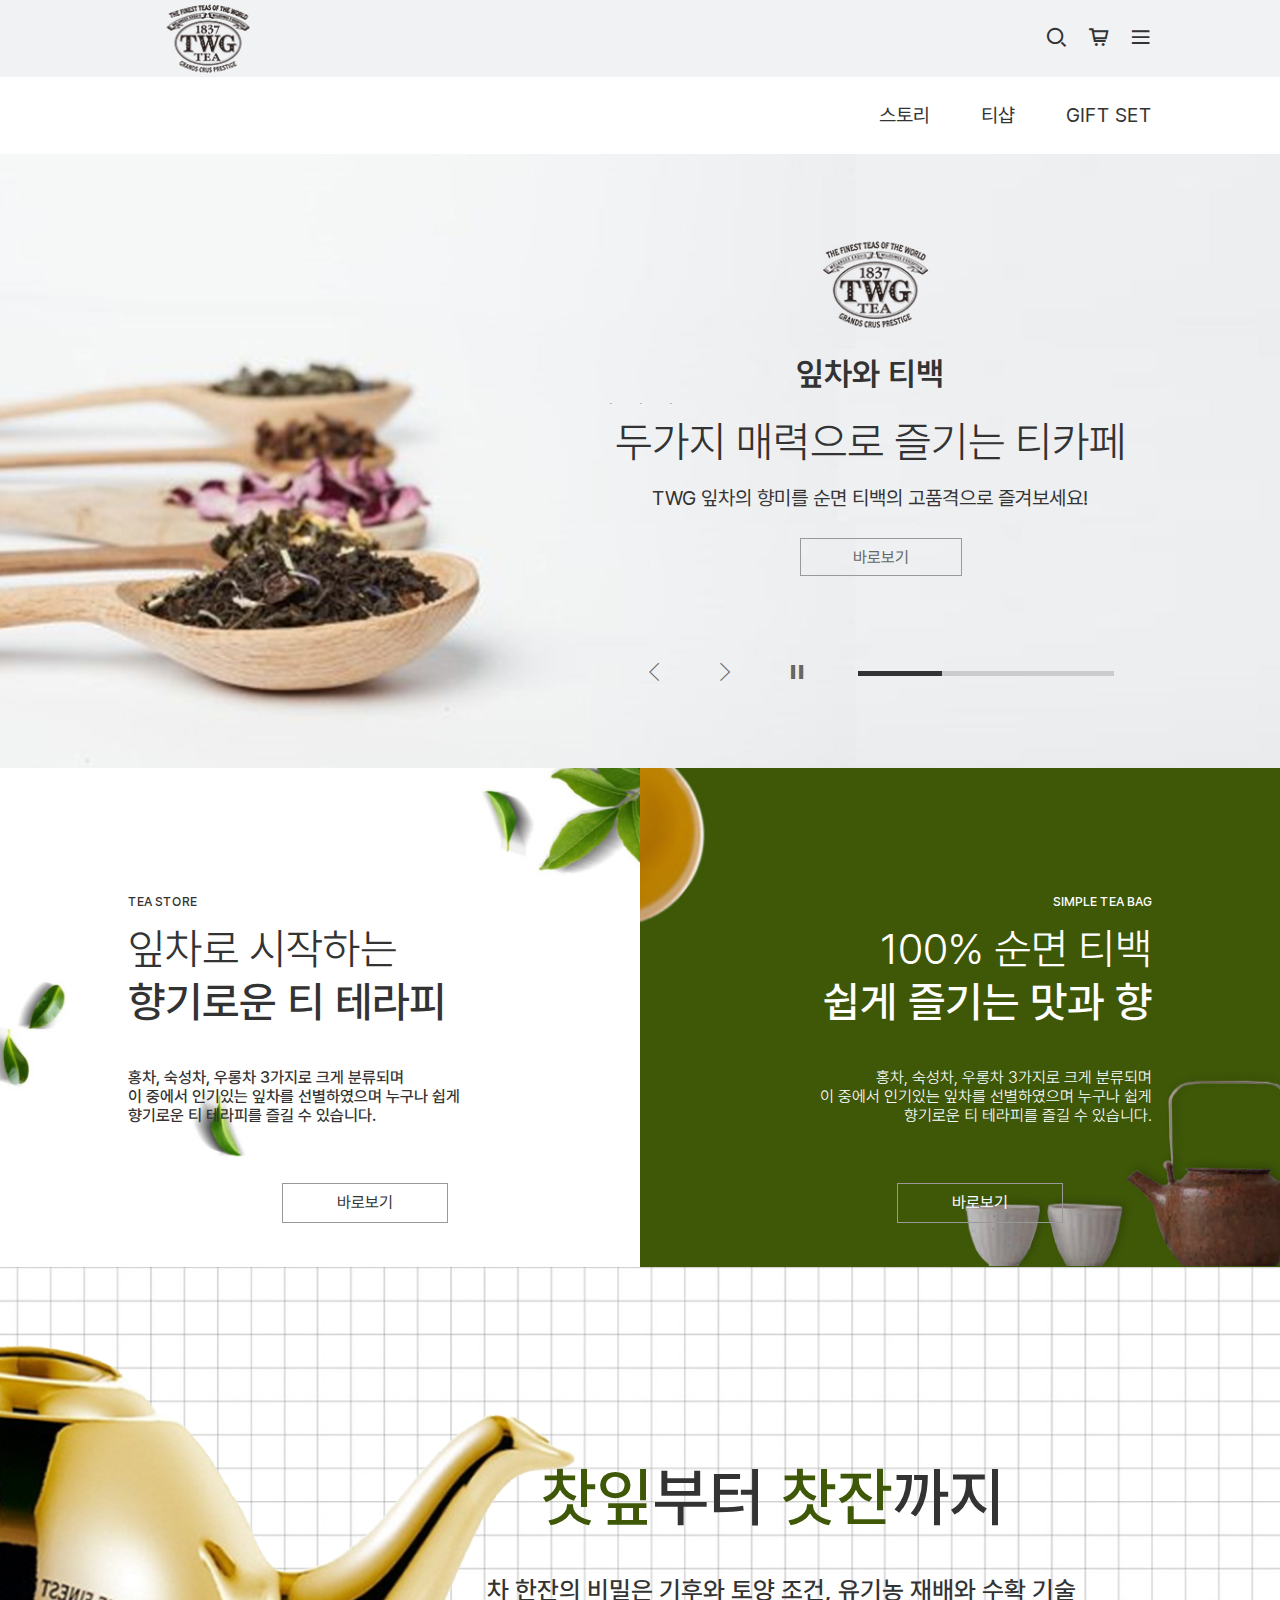
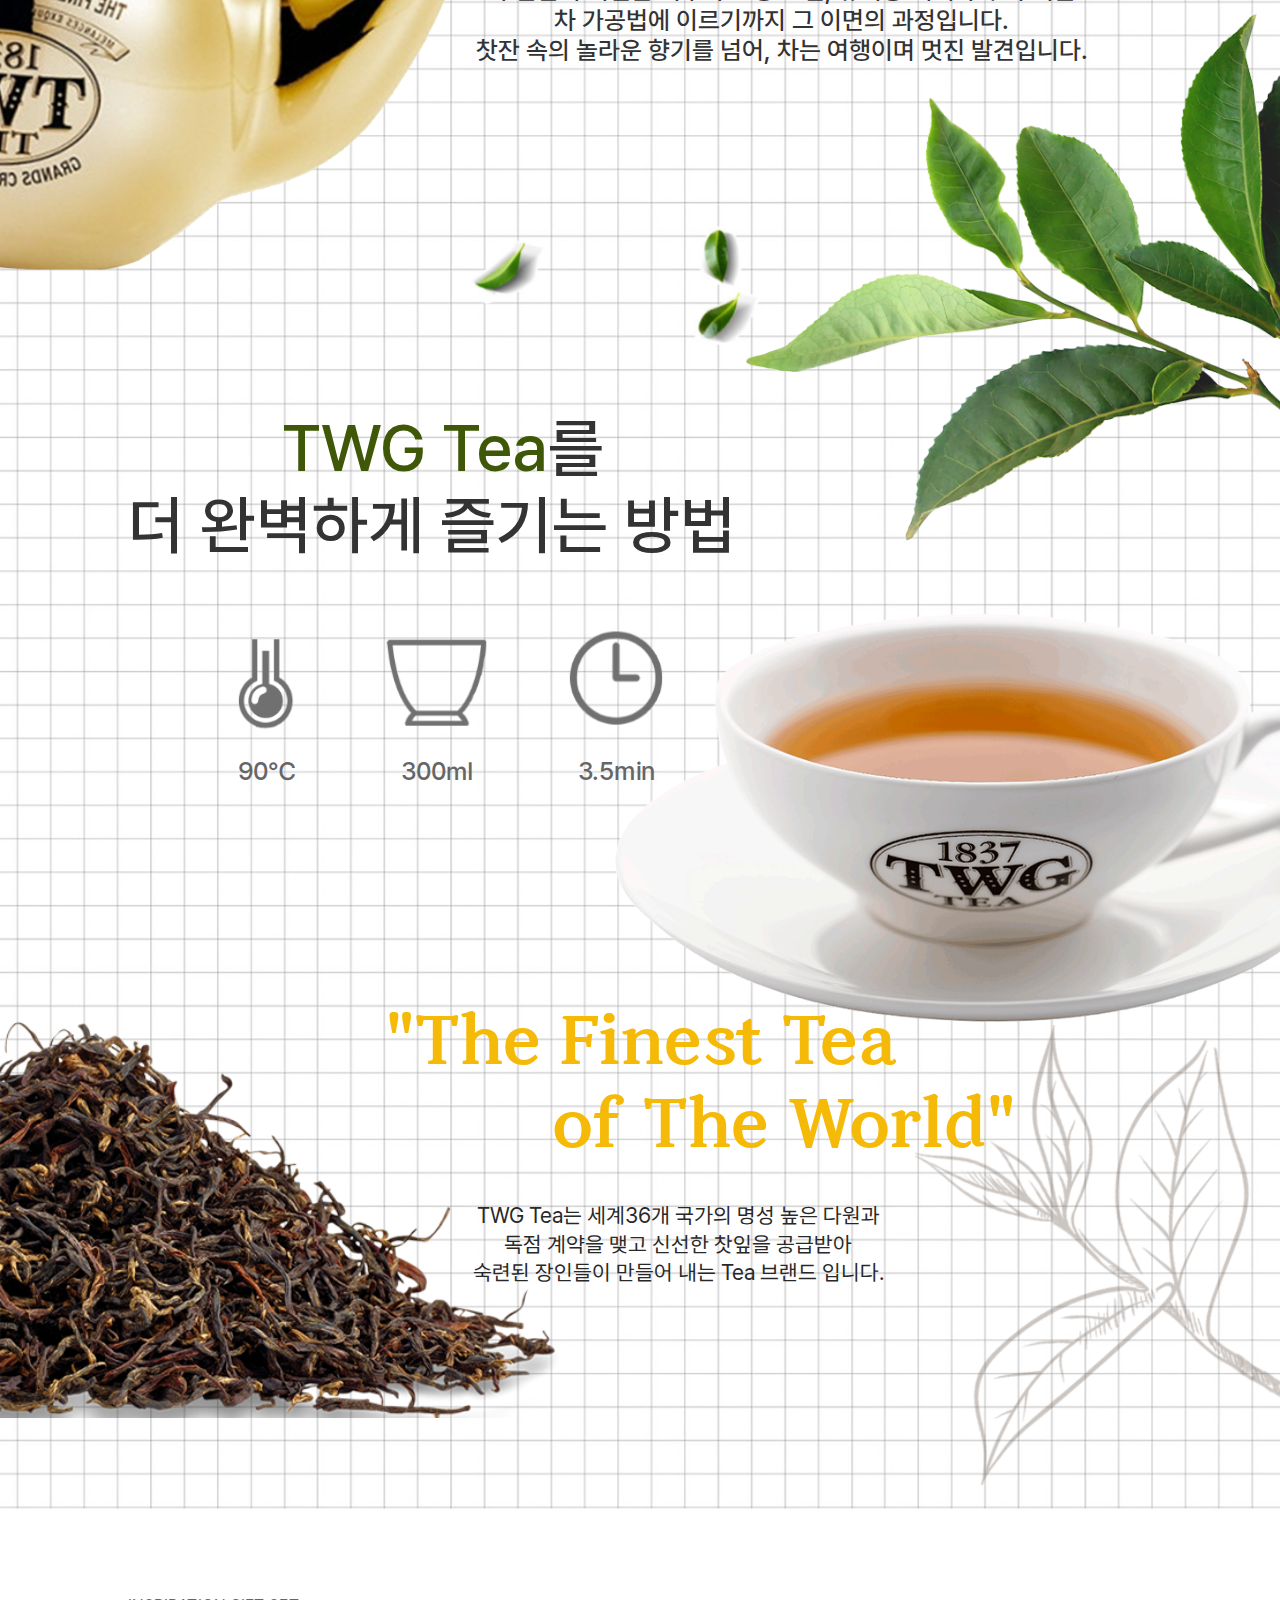
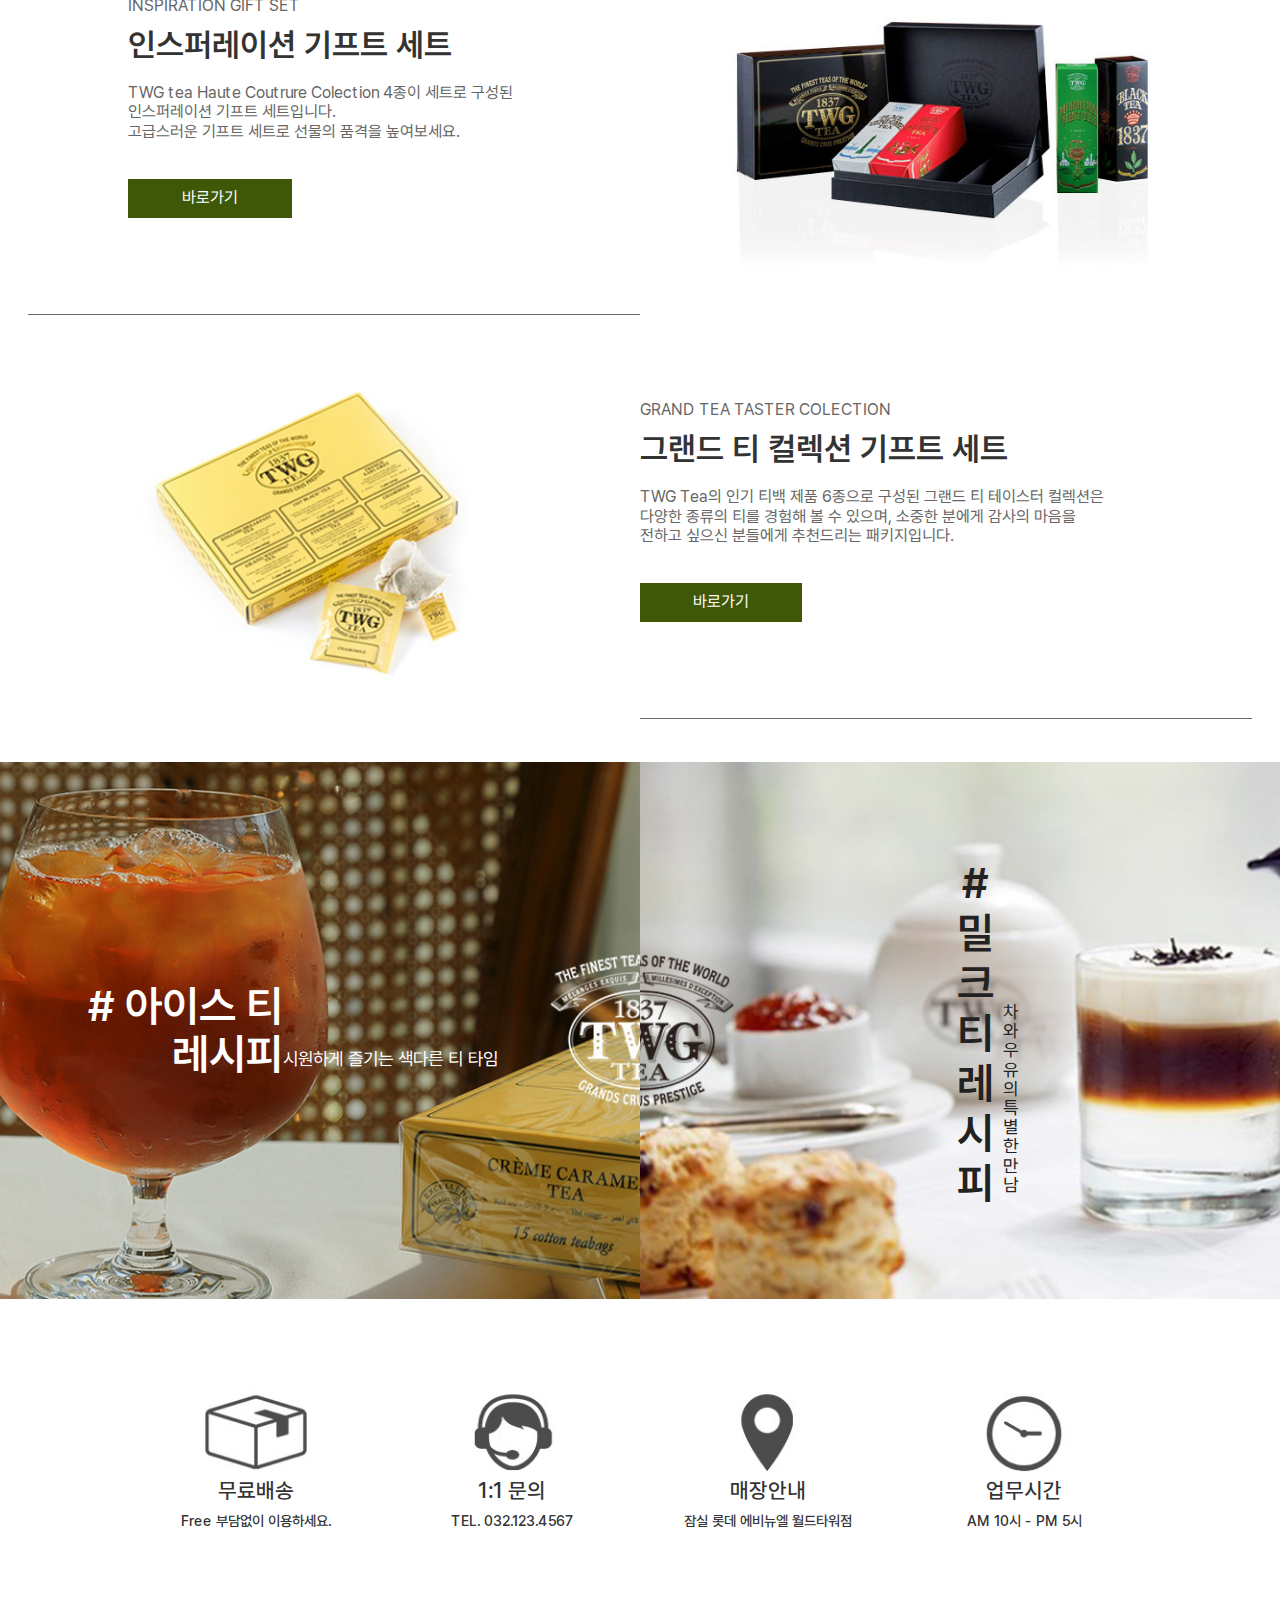
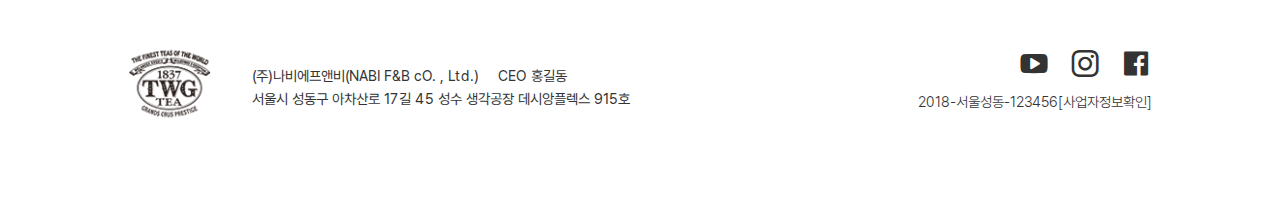
==== index.html @ cb0516e0 "0603" ====
<!DOCTYPE html>
<html lang="ko">
<head>
    <meta charset="UTF-8">
    <meta http-equiv="X-UA-Compatible" content="IE=edge">
    <meta name="viewport" content="width=device-width, initial-scale=1.0">
    <title>TWG TEA</title>
    <link rel="stylesheet" href="./css/reset.css">
    <link rel="stylesheet" href="./css/xeicon.min.css">
    <link rel="stylesheet" href="./css/twg_index_pc.min.css">
    <script src="./js/jquery-3.6.0.min.js"></script>
    <script src="./js/twg_index.js"></script>
    <script src="./js/common.js"></script>
</head>
<body>
    
    <!-- 헤더 -->
    <div class="hdrWrap">
        <header>
            <div class="logo"><a href="./index.html"></a></div>
            <ul class="menu">
                <li><i></i></li>
                <li><i></i></li>
                <li><i></i></li>
            </ul>
        </header>
    </div>
    
    <!-- 메뉴박스 -->
    <div class="memuBoxWrap">
        <div class="menuBox">
            <ul class="menu">
                <li><a href="./twg_sub01.html">스토리</a></li>
                <li><a href="./twg_sub02.html">티샵</a></li>
                <li><a href="./twg_sub03.html">GIFT SET</a></li>
            </ul>
        </div>
    </div>
    
    <!-- 메인 -->
    <div class="mnWrap">
        <main>
            <div class="mnView">
                <div class="mnGroup">
                    <div class="mn">
                        <div class="image i1"></div>
                        <div class="texts">
                            <h3>잎차와 티백</h3>
                            <ul class="dot">
                                <li>●</li>
                                <li>●</li>
                                <li>●</li>
                            </ul>
                            <h2>두가지 매력으로 즐기는 티카페</h2>
                            <h5> TWG 잎차의 향미를 순면 티백의 고품격으로 즐겨보세요!</h5>
                        </div>
                    </div>
                    <div class="mn">
                        <div class="image i2"></div>
                        <div class="texts">
                            <h3>가나다 마바</h3>
                            <h2>두가지 매력으로 즐기는 티카페</h2>
                            <h5> TWG 잎차의 향미를 순면 티백의 고품격으로 즐겨보세요!</h5>
                        </div>
                    </div>
                    <div class="mn">
                        <div class="image i3"></div>
                        <div class="texts">
                            <h3>공공공 공공</h3>
                            <h2>두가지 매력으로 즐기는 티카페</h2>
                            <h5> TWG 잎차의 향미를 순면 티백의 고품격으로 즐겨보세요!</h5>
                        </div>
                    </div>
                </div>
            </div>
            <div class="mts">
                <div class="vwbtn">바로보기</div>
                <div class="control">
                    <ul class="btns">
                        <li></li>
                        <li></li>
                        <li></li>
                    </ul>
                    <div class="bar">
                        <div class="barbg"></div>
                    </div>
                </div>
            </div>
        </main>
    </div>

    <!-- 배너1 -->
    <div class="bnrWrap">
        <div class="banner bnr01">
            <div class="bnrLeft">
                <div class="image">
                    <div class="ovrGrid"></div>
                </div>
                <div class="texts">
                    <h5>TEA STORE</h5>
                    <h2>잎차로 시작하는<br><span>향기로운 티 테라피</span></h2>
                    <P>홍차, 숙성차, 우롱차 3가지로 크게 분류되며<br>
                        이 중에서 인기있는 잎차를 선별하였으며 누구나 쉽게<br>
                        향기로운 티 테라피를 즐길 수 있습니다.</P>
                    <div class="btn">바로보기</div>
                </div>
            </div>
            <div class="bnrRight">
                <div class="image">
                    <div class="ovrGrid"></div>
                </div>
                <div class="texts">
                    <h5>SIMPLE TEA BAG</h5>
                    <h2>100% 순면 티백<br><span>쉽게 즐기는 맛과 향</span></h2>
                    <P>홍차, 숙성차, 우롱차 3가지로 크게 분류되며<br>
                        이 중에서 인기있는 잎차를 선별하였으며 누구나 쉽게<br>
                        향기로운 티 테라피를 즐길 수 있습니다.</P>
                    <div class="btn">바로보기</div>
                </div>
            </div>
        </div>
    </div>

    <!-- 컨텐츠1 -->
    <div class="cntWrap cntWrap01">
        <div class="content cnt01">
            <header></header>
            <section>
                <div class="artTop">
                    <article>
                        <div class="texts">
                            <h3><span>찻잎</span>부터 <span>찻잔</span>까지</h3>
                            <p>차 한잔의 비밀은 기후와 토양 조건, 유기농 재배와 수확 기술<br>
                                차 가공법에 이르기까지 그 이면의 과정입니다.<br>
                                찻잔 속의 놀라운 향기를 넘어, 차는 여행이며 멋진 발견입니다. </p>
                            </div>
                            <div class="images">
                                <div class="image i1"></div>
                                <div class="image i2"></div>
                            </div>
                    </article>
                </div>
                <div class="artMid">
                    <article>
                        <div class="texts">
                            <h3><span>TWG Tea</span>를<br>더 완벽하게 즐기는 방법</h3>
                        </div>
                        <div class="icons">
                            <div class="tem">
                                <div class="image i01"></div>
                                <h5>90℃</h5>
                            </div>
                            <div class="cup">
                                <div class="image i02"></div>
                                <h5>300㎖</h5>
                            </div>
                            <div class="time">
                                <div class="image i03"></div>
                                <h5>3.5min</h5>
                            </div>
                        </div>
                        <div class="image i3"></div>
                    </article>
                </div>
                <div class="artBTm">
                    <article>
                        <div class="texts">
                            <h3>"The Finest Tea<br><span>of The World"</span></h3>
                            <p>TWG Tea는 세계36개 국가의 명성 높은 다원과<br>
                                독점 계약을 맺고 신선한 찻잎을 공급받아<br>
                                숙련된 장인들이 만들어 내는 Tea 브랜드 입니다.</p>
                            </div>
                            <div class="image">
                                <div class="image i4"></div>
                                <div class="image i5"></div>
                            </div>
                    </article>
                </div>
            </section>
        </div>
    </div>

    <!-- 컨텐츠2 -->
    <div class="cntWrap">
        <div class="content cnt02">
            <header></header>
            <section>
                <div class="artTop">
                    <article>
                        <div class="texts">
                            <h5>INSPIRATION GIFT SET</h5>
                            <h3>인스퍼레이션 기프트 세트</h3>
                            <p>TWG tea Haute Coutrure Colection 4종이 세트로 구성된<br>
                                인스퍼레이션 기프트 세트입니다.<br>
                                고급스러운 기프트 세트로 선물의 품격을 높여보세요.</p>
                            <div class="btn">바로가기</div>
                        </div>
                        <div class="image"></div>
                    </article>
                </div>
                <div class="artBtm">
                    <article>
                        <div class="image"></div>
                        <div class="texts">
                            <h5>GRAND TEA TASTER COLECTION</h5>
                            <h3>그랜드 티 컬렉션 기프트 세트</h3>
                            <p>TWG Tea의 인기 티백 제품 6종으로 구성된 그랜드 티 테이스터 컬렉션은<br>
                                다양한 종류의 티를 경험해 볼 수 있으며, 소중한 분에게 감사의 마음을<br>
                                전하고 싶으신 분들에게 추천드리는 패키지입니다.</p>
                            <div class="btn">바로가기</div>
                        </div>
                    </article>
                </div>
            </section>
        </div>
    </div>

    <!-- 배너2 -->
    <div class="bnrWrap">
        <div class="banner bnr02">
            <div class="bnrLeft">
                <div class="ovrGrid"></div>
                <div class="texts">
                    <h2># 아이스 티<br>레시피</h2>
                    <h5>시원하게 즐기는 색다른 티 타임</h5>
                </div>
            </div>
            <div class="bnrRight">
                <div class="ovrGrid"></div>
                <div class="texts">
                    <h2>#<br>밀<br>크<br>티<br>레<br>시<br>피</h2>
                    <h5>차<br>와<br> 우<br>유<br>의<br> 특<br>별<br>한<br> 만<br>남</h5>
                </div>
            </div>
        </div>
    </div>

    <!-- 컨텐츠3 -->
    <div class="cntWrap">
        <div class="content cnt03">
            <header></header>
            <section>
                <article>
                    <div class="image i1"></div>
                    <div class="texts">
                        <h3>무료배송</h3>
                        <h5>Free 부담없이 이용하세요.</h5>
                    </div>
                </article>
                <article>
                    <div class="image i2"></div>
                    <div class="texts">
                        <h3>1:1 문의</h3>
                        <h5>TEL. 032.123.4567</h5>
                    </div>
                </article>
                <article>
                    <div class="image i3"></div>
                    <div class="texts">
                        <h3>매장안내</h3>
                        <h5>잠실 롯데 에비뉴엘 월드타워점</h5>
                    </div>
                </article>
                <article>
                    <div class="image i4"></div>
                    <div class="texts">
                        <h3>업무시간</h3>
                        <h5>AM 10시 - PM 5시</h5>
                    </div>
                </article>
            </section>
        </div>
    </div>

    <!-- 푸터 -->
    <div class="ftrWrap">
        <footer>
            <div class="ftrLeft">
                <div class="logo"></div>
                <div class="info">
                    <h3>(주)나비에프앤비(NABI F&B cO. , Ltd.)<span>CEO 홍길동</span></h3>
                    <h5>서울시 성동구 아차산로 17길 45 성수 생각공장 데시앙플렉스 915호</h5>
                </div>
            </div>
            <div class="ftrRight">
                <ul class="sns">
                    <li></li>
                    <li></li>
                    <li></li>
                </ul>
                <h5>2018-서울성동-123456[사업자정보확인]</h5>
            </div>
        </footer>
    </div>

</body>
</html>
---- css/xeicon.min.css ----
/*!
*  XEIcon 2.3.3 by @NAVER - http://xpressengine.github.io/XEIcon/ - @XEIcon
*  License - http://xpressengine.github.io/XEIcon/license.html (Font: SIL OFL 1.1, CSS: MIT License)
*/@font-face{font-family:xeicon;src:url(fonts/xeicon.eot?3ka2yj);src:url(fonts/xeicon.eot?3ka2yj#iefix) format("embedded-opentype"),url(fonts/xeicon.woff2?3ka2yj) format("woff2"),url(fonts/xeicon.ttf?3ka2yj) format("truetype"),url(fonts/xeicon.woff?3ka2yj) format("woff"),url(fonts/xeicon.svg?3ka2yj#xeicon) format("svg");font-weight:400;font-style:normal}[class*=" xi-"],[class^=xi-]{font-family:xeicon!important;display:inline-block;speak:none;font-style:normal;font-weight:400;font-variant:normal;text-transform:none;line-height:1;-webkit-font-smoothing:antialiased;-moz-osx-font-smoothing:grayscale}.xi-home:before{content:"\e900"}.xi-home-o:before{content:"\e902"}.xi-bars:before{content:"\e91c"}.xi-hamburger-back:before{content:"\eb46"}.xi-hamburger-out:before{content:"\eb45"}.xi-apps:before{content:"\e903"}.xi-ellipsis-h:before{content:"\e94a"}.xi-ellipsis-v:before{content:"\e949"}.xi-drag-vertical:before{content:"\e996"}.xi-drag-handle:before{content:"\e960"}.xi-arrow-top:before{content:"\e912"}.xi-arrow-bottom:before{content:"\e904"}.xi-arrow-left:before{content:"\e906"}.xi-arrow-right:before{content:"\e907"}.xi-arrow-up:before{content:"\e915"}.xi-arrow-down:before{content:"\e905"}.xi-long-arrow-left:before{content:"\e908"}.xi-long-arrow-right:before{content:"\e90b"}.xi-long-arrow-up:before{content:"\e909"}.xi-long-arrow-down:before{content:"\e90a"}.xi-angle-left:before{content:"\e93b"}.xi-angle-left-min:before{content:"\e93c"}.xi-angle-left-thin:before{content:"\e93d"}.xi-angle-right:before{content:"\e93e"}.xi-angle-right-min:before{content:"\e93f"}.xi-angle-right-thin:before{content:"\e940"}.xi-angle-up:before{content:"\e944"}.xi-angle-up-min:before{content:"\e945"}.xi-angle-up-thin:before{content:"\e946"}.xi-angle-down:before{content:"\e941"}.xi-angle-down-min:before{content:"\e942"}.xi-angle-down-thin:before{content:"\e943"}.xi-caret-up:before{content:"\e92f"}.xi-caret-up-min:before{content:"\e930"}.xi-caret-down:before{content:"\e935"}.xi-caret-down-min:before{content:"\e936"}.xi-caret-up-circle:before{content:"\e931"}.xi-caret-up-circle-o:before{content:"\e932"}.xi-caret-down-circle:before{content:"\e937"}.xi-caret-down-circle-o:before{content:"\e938"}.xi-caret-up-square:before{content:"\e933"}.xi-caret-up-square-o:before{content:"\e934"}.xi-caret-down-square:before{content:"\e939"}.xi-caret-down-square-o:before{content:"\e93a"}.xi-arrows-h:before{content:"\e90e"}.xi-arrows-v:before{content:"\e90f"}.xi-expand:before{content:"\e910"}.xi-compress:before{content:"\e911"}.xi-arrows:before{content:"\e90c"}.xi-arrows-alt:before{content:"\e90d"}.xi-compare-arrows:before{content:"\e947"}.xi-scroll:before{content:"\e94b"}.xi-dashboard:before{content:"\e948"}.xi-dashboard-o:before{content:"\e95e"}.xi-refresh:before{content:"\e973"}.xi-catched:before{content:"\e923"}.xi-renew:before{content:"\e977"}.xi-sync:before{content:"\e982"}.xi-eye:before{content:"\e951"}.xi-eye-o:before{content:"\e950"}.xi-eye-off:before{content:"\e953"}.xi-eye-slash:before{content:"\e953"}.xi-eye-off-o:before{content:"\e952"}.xi-eye-slash2:before{content:"\e952"}.xi-lock:before{content:"\e964"}.xi-lock-o:before{content:"\e966"}.xi-unlock:before{content:"\e965"}.xi-unlock-o:before{content:"\e967"}.xi-trash:before{content:"\e96e"}.xi-trash-o:before{content:"\e96f"}.xi-flag:before{content:"\e961"}.xi-flag-o:before{content:"\e962"}.xi-expand-square:before{content:"\e954"}.xi-compress-square:before{content:"\e955"}.xi-log-in:before{content:"\e963"}.xi-log-out:before{content:"\e972"}.xi-search:before{content:"\e97a"}.xi-magnifier:before{content:"\e97a"}.xi-zoom-in:before{content:"\e97b"}.xi-magnifier-expand:before{content:"\e97b"}.xi-zoom-out:before{content:"\e97c"}.xi-magnifier-reduce:before{content:"\e97c"}.xi-subdirectory:before{content:"\e97e"}.xi-subdirectory-arrow:before{content:"\e981"}.xi-external-link:before{content:"\e980"}.xi-cog:before{content:"\e986"}.xi-view-array:before{content:"\e983"}.xi-view-carousel:before{content:"\e984"}.xi-view-column:before{content:"\e985"}.xi-view-day:before{content:"\e98d"}.xi-view-list:before{content:"\e993"}.xi-view-module:before{content:"\e997"}.xi-view-stream:before{content:"\e99a"}.xi-wrench:before{content:"\e99b"}.xi-filter:before{content:"\e9d9"}.xi-funnel:before{content:"\e9d9"}.xi-plus:before{content:"\e913"}.xi-plus-min:before{content:"\e914"}.xi-plus-thin:before{content:"\e9c5"}.xi-minus:before{content:"\e91a"}.xi-minus-min:before{content:"\e91b"}.xi-minus-thin:before{content:"\e9c1"}.xi-close:before{content:"\e921"}.xi-close-min:before{content:"\e922"}.xi-close-thin:before{content:"\e9af"}.xi-check:before{content:"\e928"}.xi-check-min:before{content:"\e929"}.xi-check-thin:before{content:"\e92a"}.xi-plus-circle:before{content:"\e916"}.xi-plus-circle-o:before{content:"\e917"}.xi-minus-circle:before{content:"\e91d"}.xi-minus-circle-o:before{content:"\e91e"}.xi-close-circle:before{content:"\e924"}.xi-close-circle-o:before{content:"\e925"}.xi-check-circle:before{content:"\e92b"}.xi-check-circle-o:before{content:"\e92c"}.xi-plus-square:before{content:"\e918"}.xi-plus-square-o:before{content:"\e919"}.xi-minus-square:before{content:"\e91f"}.xi-minus-square-o:before{content:"\e920"}.xi-close-square:before{content:"\e926"}.xi-close-square-o:before{content:"\e927"}.xi-check-square:before{content:"\e92d"}.xi-check-box:before{content:"\e92d"}.xi-checkbox-blank:before{content:"\ea0e"}.xi-check-square-o:before{content:"\e92e"}.xi-checkbox-checked:before{content:"\e92e"}.xi-radiobox-blank:before{content:"\e9c6"}.xi-radiobox-checked:before{content:"\e9c7"}.xi-cut:before{content:"\e9b0"}.xi-label:before{content:"\e9b1"}.xi-label-o:before{content:"\e9b2"}.xi-library-add:before{content:"\e9b3"}.xi-library-bookmark:before{content:"\e9b4"}.xi-tagged-book:before{content:"\e9b4"}.xi-save:before{content:"\e9b9"}.xi-lightbulb:before{content:"\e9be"}.xi-idea:before{content:"\e9be"}.xi-lightbulb-o:before{content:"\e9bf"}.xi-link:before{content:"\e9c0"}.xi-package:before{content:"\e9c2"}.xi-archive:before{content:"\e9c2"}.xi-pen:before{content:"\e9c3"}.xi-pen-o:before{content:"\e9c4"}.xi-undo:before{content:"\e9d2"}.xi-redo:before{content:"\e9c8"}.xi-switch-off:before{content:"\e9c9"}.xi-switch-on:before{content:"\e9ca"}.xi-toggle-off:before{content:"\e9cb"}.xi-toggle-on:before{content:"\e9cd"}.xi-bookmark:before{content:"\ea1c"}.xi-bookmark-o:before{content:"\ea1d"}.xi-tag:before{content:"\ea36"}.xi-tags:before{content:"\ea37"}.xi-mail:before{content:"\ea06"}.xi-envelope:before{content:"\ea06"}.xi-social-email:before{content:"\ea06"}.xi-mail-o:before{content:"\ea07"}.xi-mail-read:before{content:"\ea08"}.xi-envelope-open:before{content:"\ea08"}.xi-mail-read-o:before{content:"\ea09"}.xi-send:before{content:"\ea0b"}.xi-paper-plane:before{content:"\ea0b"}.xi-reply:before{content:"\ea0d"}.xi-reply-all:before{content:"\ea0c"}.xi-share:before{content:"\e9fa"}.xi-share-l:before{content:"\e9fa"}.xi-share-alt:before{content:"\e9e9"}.xi-share-alt-o:before{content:"\e9ea"}.xi-call:before{content:"\e9d3"}.xi-phone:before{content:"\e9d3"}.xi-call-outgoing:before{content:"\e9d4"}.xi-call-incoming:before{content:"\e9d6"}.xi-call-reception:before{content:"\e9d6"}.xi-call-missed:before{content:"\e9d5"}.xi-comment:before{content:"\e9d7"}.xi-comment-o:before{content:"\e9d8"}.xi-forum:before{content:"\e9f0"}.xi-comments:before{content:"\e9f0"}.xi-forum-o:before{content:"\e9f1"}.xi-video-call:before{content:"\ea18"}.xi-xi-film:before{content:"\ea18"}.xi-voicemail:before{content:"\ea19"}.xi-note:before{content:"\ea1a"}.xi-note-o:before{content:"\ea1b"}.xi-at:before{content:"\ea0a"}.xi-message:before{content:"\ea14"}.xi-message-o:before{content:"\ea15"}.xi-speech:before{content:"\ea12"}.xi-speech-o:before{content:"\ea13"}.xi-user-address:before{content:"\e9f4"}.xi-profile:before{content:"\e9f2"}.xi-user-circle:before{content:"\e9f2"}.xi-profile-o:before{content:"\ea2a"}.xi-user:before{content:"\e9f3"}.xi-users:before{content:"\e9f9"}.xi-group:before{content:"\ea2e"}.xi-community:before{content:"\ea2e"}.xi-user-plus:before{content:"\e9f7"}.xi-users-plus:before{content:"\ea17"}.xi-user-o:before{content:"\e9f5"}.xi-users-o:before{content:"\ea04"}.xi-user-plus-o:before{content:"\e9f8"}.xi-star:before{content:"\ea0f"}.xi-star-o:before{content:"\ea16"}.xi-heart:before{content:"\ea10"}.xi-heart-o:before{content:"\ea11"}.xi-thumbs-up:before{content:"\ea28"}.xi-thumbs-down:before{content:"\ea29"}.xi-crown:before{content:"\e9da"}.xi-trophy:before{content:"\ea38"}.xi-emoticon-happy:before{content:"\e9dd"}.xi-happy-face:before{content:"\e9dd"}.xi-emoticon-happy-o:before{content:"\e9ed"}.xi-emoticon-smiley:before{content:"\e9e4"}.xi-smiley-face:before{content:"\e9e4"}.xi-emoticon-smiley-o:before{content:"\e9e6"}.xi-emoticon-neutral:before{content:"\e9eb"}.xi-neutral-face:before{content:"\e9eb"}.xi-emoticon-neutral-o:before{content:"\e9ec"}.xi-emoticon-bad:before{content:"\e9de"}.xi-emoticon-bad-o:before{content:"\e9df"}.xi-emoticon-sad:before{content:"\e9ee"}.xi-sad-face:before{content:"\e9ee"}.xi-emoticon-sad-o:before{content:"\e9ef"}.xi-emoticon-devil:before{content:"\e9e2"}.xi-angry-face:before{content:"\e9e2"}.xi-emoticon-devil-o:before{content:"\e9e3"}.xi-emoticon-cool:before{content:"\e9e0"}.xi-emoticon-cool-o:before{content:"\e9e1"}.xi-bell:before{content:"\e99c"}.xi-bell-o:before{content:"\e99d"}.xi-bell-off:before{content:"\e99e"}.xi-bell-slash:before{content:"\e99e"}.xi-bell-off-o:before{content:"\e99f"}.xi-alarm:before{content:"\ea1e"}.xi-alarm-o:before{content:"\ea1f"}.xi-alarm-off:before{content:"\ea20"}.xi-time:before{content:"\ea2b"}.xi-time-o:before{content:"\ea2c"}.xi-snooze:before{content:"\ea27"}.xi-calendar:before{content:"\e9a0"}.xi-calendar-add:before{content:"\e9a1"}.xi-calendar-remove:before{content:"\e9a2"}.xi-calendar-cancle:before{content:"\e9a3"}.xi-calendar-check:before{content:"\e9a4"}.xi-calendar-list:before{content:"\e9a5"}.xi-new:before{content:"\e9a8"}.xi-new-o:before{content:"\e9a9"}.xi-info:before{content:"\e9a6"}.xi-information-circle:before{content:"\e9a6"}.xi-info-o:before{content:"\e9a7"}.xi-help:before{content:"\e9ad"}.xi-unknown-circle:before{content:"\e9ad"}.xi-help-o:before{content:"\e9ac"}.xi-error:before{content:"\e9aa"}.xi-error-o:before{content:"\e9ab"}.xi-ban:before{content:"\e9ae"}.xi-slash-circle:before{content:"\e9ae"}.xi-warning:before{content:"\ea2d"}.xi-hand-paper:before{content:"\ea21"}.xi-key:before{content:"\ea22"}.xi-security:before{content:"\ea24"}.xi-shield:before{content:"\ea24"}.xi-shield-checked:before{content:"\ea25"}.xi-check-shield:before{content:"\ea25"}.xi-shield-checked-o:before{content:"\ea26"}.xi-align-justify:before{content:"\e956"}.xi-align-left:before{content:"\e957"}.xi-align-center:before{content:"\e958"}.xi-align-right:before{content:"\e959"}.xi-indent:before{content:"\e95a"}.xi-dedent:before{content:"\e95b"}.xi-list-dot:before{content:"\e95c"}.xi-list-ul:before{content:"\e95c"}.xi-list-square:before{content:"\e95d"}.xi-list-ul-square:before{content:"\e95d"}.xi-list-number:before{content:"\ea6b"}.xi-list-ol:before{content:"\ea6b"}.xi-list:before{content:"\e95f"}.xi-list-ul-l:before{content:"\e95f"}.xi-paragraph:before{content:"\e968"}.xi-bold:before{content:"\e96a"}.xi-italic:before{content:"\e96c"}.xi-strikethrough:before{content:"\e969"}.xi-underline:before{content:"\e96b"}.xi-caps:before{content:"\e96d"}.xi-text-size:before{content:"\eaba"}.xi-text-type:before{content:"\e97f"}.xi-type:before{content:"\e97f"}.xi-spellcheck:before{content:"\eaa9"}.xi-translate:before{content:"\eabc"}.xi-line-height:before{content:"\e976"}.xi-lineheight:before{content:"\e976"}.xi-font:before{content:"\ea63"}.xi-text-format:before{content:"\eab9"}.xi-text-color:before{content:"\eaaa"}.xi-color-fill:before{content:"\ea5e"}.xi-color-helper:before{content:"\ea5f"}.xi-scissors:before{content:"\e994"}.xi-document:before{content:"\e998"}.xi-form:before{content:"\e998"}.xi-palette:before{content:"\e995"}.xi-color:before{content:"\e995"}.xi-color-dropper:before{content:"\e97d"}.xi-eye-dropper:before{content:"\e97d"}.xi-eraser:before{content:"\e970"}.xi-eraser-o:before{content:"\e971"}.xi-sort-asc:before{content:"\e974"}.xi-lineheight-plus:before{content:"\e974"}.xi-sort-desc:before{content:"\e975"}.xi-lineheight-minus:before{content:"\e975"}.xi-rotate-right:before{content:"\e978"}.xi-rotate-left:before{content:"\e979"}.xi-layout:before{content:"\e988"}.xi-layout-top:before{content:"\e988"}.xi-layout-o:before{content:"\e98e"}.xi-layout-full:before{content:"\e989"}.xi-layout-full-o:before{content:"\e98f"}.xi-layout-snb:before{content:"\e98a"}.xi-layout-top-left:before{content:"\e98a"}.xi-layout-snb-o:before{content:"\e990"}.xi-layout-aside:before{content:"\e98b"}.xi-layout-top-right:before{content:"\e98b"}.xi-layout-aside-o:before{content:"\e991"}.xi-layout-column:before{content:"\e98c"}.xi-layout-top-three:before{content:"\e98c"}.xi-layout-column-o:before{content:"\e992"}.xi-crop:before{content:"\e999"}.xi-border-color:before{content:"\ea39"}.xi-line-style:before{content:"\ea66"}.xi-line-weight:before{content:"\ea67"}.xi-border-all:before{content:"\e987"}.xi-border-bottom:before{content:"\ea32"}.xi-border-clear:before{content:"\ea33"}.xi-border-horizontal:before{content:"\ea45"}.xi-border-inner:before{content:"\ea46"}.xi-border-left:before{content:"\ea49"}.xi-border-outer:before{content:"\ea4f"}.xi-border-right:before{content:"\ea51"}.xi-border-style:before{content:"\ea52"}.xi-border-top:before{content:"\ea54"}.xi-border-vertical:before{content:"\ea5c"}.xi-valign-top:before{content:"\eabf"}.xi-valign-bottom:before{content:"\eabd"}.xi-valign-center:before{content:"\eabe"}.xi-code:before{content:"\ea5d"}.xi-emoticon:before{content:"\ea62"}.xi-emoji:before{content:"\ea62"}.xi-face:before{content:"\ea62"}.xi-link-insert:before{content:"\ea6a"}.xi-link-l:before{content:"\ea6a"}.xi-link-broken:before{content:"\ea68"}.xi-unlink:before{content:"\ea68"}.xi-omega:before{content:"\ea6c"}.xi-opacity:before{content:"\ea6d"}.xi-overscan:before{content:"\ea78"}.xi-paperclip:before{content:"\ea7f"}.xi-transform:before{content:"\eabb"}.xi-power-off:before{content:"\e94c"}.xi-esc:before{content:"\e94f"}.xi-command:before{content:"\e94e"}.xi-alt:before{content:"\e94d"}.xi-tab:before{content:"\eaf8"}.xi-backspace:before{content:"\eac4"}.xi-capslock:before{content:"\ead6"}.xi-watch:before{content:"\e9b5"}.xi-mouse:before{content:"\e9b6"}.xi-sdcard:before{content:"\e9b7"}.xi-usb-drive:before{content:"\e9b8"}.xi-diskette:before{content:"\e9ba"}.xi-print:before{content:"\e9bb"}.xi-social-print:before{content:"\e9bb"}.xi-fax:before{content:"\e9bc"}.xi-webcam:before{content:"\e9cc"}.xi-projector:before{content:"\e9ce"}.xi-presentation:before{content:"\e9cf"}.xi-plug:before{content:"\e9d0"}.xi-speaker:before{content:"\ea60"}.xi-airplay:before{content:"\eac0"}.xi-alarm-clock:before{content:"\eac1"}.xi-alarm-clock-o:before{content:"\eac2"}.xi-alarm-clock-off:before{content:"\eac3"}.xi-battery:before{content:"\eac5"}.xi-battery-full:before{content:"\eac5"}.xi-battery-o:before{content:"\ead0"}.xi-battery-min:before{content:"\ead0"}.xi-battery-10:before{content:"\eac6"}.xi-battery-20:before{content:"\eac7"}.xi-battery-30:before{content:"\eac8"}.xi-battery-40:before{content:"\eac9"}.xi-battery-50:before{content:"\eacb"}.xi-battery-60:before{content:"\eacc"}.xi-battery-70:before{content:"\eacd"}.xi-battery-80:before{content:"\eace"}.xi-battery-90:before{content:"\eacf"}.xi-bluetooth:before{content:"\ead1"}.xi-bluetooth-off:before{content:"\ead2"}.xi-bluetooth-on:before{content:"\ead3"}.xi-bluetooth-search:before{content:"\ead4"}.xi-brightness:before{content:"\ead5"}.xi-clock:before{content:"\ead7"}.xi-clock-o:before{content:"\ead8"}.xi-contrast:before{content:"\ead9"}.xi-desktop:before{content:"\eada"}.xi-monitor:before{content:"\eada"}.xi-laptop:before{content:"\eae9"}.xi-devices:before{content:"\eadb"}.xi-tablet:before{content:"\eaf9"}.xi-mobile:before{content:"\eaed"}.xi-tv:before{content:"\eafb"}.xi-enter:before{content:"\eadc"}.xi-flashlight:before{content:"\eadd"}.xi-flashlight-off:before{content:"\eade"}.xi-flight-off:before{content:"\eadf"}.xi-flight-on:before{content:"\eae0"}.xi-gamepad:before{content:"\eae1"}.xi-gps:before{content:"\eae2"}.xi-gps-none:before{content:"\eae3"}.xi-gps-off:before{content:"\eae4"}.xi-hdd:before{content:"\eae5"}.xi-hdmi:before{content:"\eae6"}.xi-keyboard:before{content:"\eae7"}.xi-keyboard-o:before{content:"\eae8"}.xi-space-bar:before{content:"\eaf7"}.xi-lock-rotation:before{content:"\eaea"}.xi-chip:before{content:"\eaeb"}.xi-chip-o:before{content:"\eaec"}.xi-mouse-pointer:before{content:"\eaee"}.xi-router:before{content:"\eaef"}.xi-wifi-router:before{content:"\eaef"}.xi-router-o:before{content:"\eaf0"}.xi-signal:before{content:"\eaf1"}.xi-signal-1:before{content:"\eaf2"}.xi-signal-2:before{content:"\eaf3"}.xi-signal-3:before{content:"\eaf4"}.xi-signal-4:before{content:"\eaf5"}.xi-signal-none:before{content:"\eaf6"}.xi-touch:before{content:"\eafa"}.xi-usb:before{content:"\eafc"}.xi-wifi:before{content:"\eafd"}.xi-wifi-signal:before{content:"\eafd"}.xi-wifi-signal-mid:before{content:"\eafe"}.xi-wifi-signal-min:before{content:"\eaff"}.xi-wifi-signal-off:before{content:"\eb00"}.xi-chart-bar:before{content:"\e901"}.xi-book:before{content:"\ea34"}.xi-book-o:before{content:"\ea35"}.xi-play:before{content:"\ea3e"}.xi-caret-right:before{content:"\ea3e"}.xi-play-circle:before{content:"\ea40"}.xi-play-circle-o:before{content:"\ea3f"}.xi-pause-circle:before{content:"\ea3d"}.xi-pause-circle-o:before{content:"\ea3c"}.xi-pause:before{content:"\ea3b"}.xi-stop:before{content:"\ea41"}.xi-recording-stop:before{content:"\eb24"}.xi-recording:before{content:"\eb21"}.xi-record:before{content:"\eb21"}.xi-eject:before{content:"\ea42"}.xi-step-backward:before{content:"\ea43"}.xi-step-forward:before{content:"\ea44"}.xi-backward:before{content:"\ea47"}.xi-forward:before{content:"\ea48"}.xi-fast-backward:before{content:"\eb08"}.xi-fast-forward:before{content:"\eb07"}.xi-camera:before{content:"\ea4b"}.xi-camera-o:before{content:"\ea4a"}.xi-videocam:before{content:"\ea4d"}.xi-video-camera:before{content:"\ea4d"}.xi-videocam-o:before{content:"\ea4c"}.xi-image:before{content:"\ea50"}.xi-image-o:before{content:"\ea4e"}.xi-microphone-o:before{content:"\ea56"}.xi-microphone:before{content:"\ea57"}.xi-microphone-off:before{content:"\ea58"}.xi-microphone-slash:before{content:"\ea58"}.xi-volume-mute:before{content:"\ea59"}.xi-volume:before{content:"\ea59"}.xi-volume-down:before{content:"\ea5a"}.xi-volume-min:before{content:"\ea5a"}.xi-volume-up:before{content:"\ea5b"}.xi-volume-max:before{content:"\ea5b"}.xi-volume-off:before{content:"\eb39"}.xi-volume-slash:before{content:"\eb39"}.xi-album:before{content:"\ea61"}.xi-record-play:before{content:"\ea61"}.xi-cd-r:before{content:"\ea61"}.xi-headset:before{content:"\ea64"}.xi-music:before{content:"\ea65"}.xi-chart-pyramid:before{content:"\ea69"}.xi-chart-bar-square:before{content:"\eb01"}.xi-chart-line:before{content:"\eb02"}.xi-chart-pie:before{content:"\eb03"}.xi-chart-pie-o:before{content:"\eb04"}.xi-equalizer:before{content:"\eb05"}.xi-volume-bar:before{content:"\eb05"}.xi-equalizer-thin:before{content:"\ea55"}.xi-exposure:before{content:"\eb06"}.xi-flash:before{content:"\eb09"}.xi-flash-off:before{content:"\eb0a"}.xi-focus-center:before{content:"\eb0b"}.xi-focus-frame:before{content:"\eb0c"}.xi-focus-weak:before{content:"\eb11"}.xi-paper:before{content:"\eb1e"}.xi-paper-o:before{content:"\eb1f"}.xi-library-books:before{content:"\eb14"}.xi-library-books-o:before{content:"\eb16"}.xi-library-image:before{content:"\eb17"}.xi-library-image-o:before{content:"\eb18"}.xi-library-music:before{content:"\eb19"}.xi-library-video:before{content:"\eb1a"}.xi-movie:before{content:"\eb1b"}.xi-movie-o:before{content:"\eb1c"}.xi-pacman:before{content:"\eb1d"}.xi-radio:before{content:"\eb20"}.xi-repeat:before{content:"\eb25"}.xi-repeat-one:before{content:"\eb26"}.xi-shuffle:before{content:"\eb27"}.xi-timer:before{content:"\eb29"}.xi-timer-o:before{content:"\eb2a"}.xi-timer-off-o:before{content:"\eb2f"}.xi-timer-sand:before{content:"\eb30"}.xi-sandwatch-min:before{content:"\eb30"}.xi-timer-sand-o:before{content:"\eb31"}.xi-trending-flat:before{content:"\eb36"}.xi-trending-down:before{content:"\eb33"}.xi-decline:before{content:"\eb33"}.xi-trending-up:before{content:"\eb37"}.xi-rise:before{content:"\eb37"}.xi-tune:before{content:"\eb38"}.xi-map:before{content:"\eb22"}.xi-map-folding:before{content:"\eb22"}.xi-map-o:before{content:"\eb23"}.xi-my-location:before{content:"\eb5d"}.xi-location-arrow:before{content:"\eb58"}.xi-woman:before{content:"\ea2f"}.xi-man:before{content:"\ea30"}.xi-toilet:before{content:"\ea31"}.xi-pregnant-woman:before{content:"\eb61"}.xi-maternity:before{content:"\eb61"}.xi-walk:before{content:"\eb6d"}.xi-walking:before{content:"\eb6d"}.xi-run:before{content:"\eb63"}.xi-wheelchair:before{content:"\eb6e"}.xi-glass:before{content:"\eb28"}.xi-market:before{content:"\eb2b"}.xi-shopping-bag:before{content:"\eb2b"}.xi-pharmacy:before{content:"\eb2c"}.xi-laundry:before{content:"\eb2e"}.xi-florist:before{content:"\eb32"}.xi-hlz:before{content:"\eb34"}.xi-park:before{content:"\eb35"}.xi-airplane:before{content:"\eb3a"}.xi-all:before{content:"\eb3b"}.xi-flight-takeoff:before{content:"\eb3c"}.xi-flight:before{content:"\eb3c"}.xi-flight-land:before{content:"\eb3d"}.xi-bank:before{content:"\eb3e"}.xi-bank-o:before{content:"\eb3e"}.xi-beach:before{content:"\eb3f"}.xi-bicycle:before{content:"\eb40"}.xi-building:before{content:"\eb41"}.xi-bus:before{content:"\eb42"}.xi-business:before{content:"\eb43"}.xi-cafe:before{content:"\eb44"}.xi-cake:before{content:"\eb47"}.xi-car:before{content:"\eb48"}.xi-church:before{content:"\eb49"}.xi-city:before{content:"\eb4a"}.xi-compass:before{content:"\eb4b"}.xi-compass-o:before{content:"\eb4c"}.xi-convenience-store:before{content:"\eb4d"}.xi-directions:before{content:"\eb4e"}.xi-factory:before{content:"\eb4f"}.xi-fitness-center:before{content:"\eb50"}.xi-garden:before{content:"\eb51"}.xi-gas-station:before{content:"\eb52"}.xi-golf:before{content:"\eb53"}.xi-hand-pointing:before{content:"\eb54"}.xi-hospital:before{content:"\eb55"}.xi-hotel:before{content:"\eb56"}.xi-library:before{content:"\eb57"}.xi-maker:before{content:"\eb59"}.xi-marker-circle:before{content:"\eb59"}.xi-marker-plus:before{content:"\eb5b"}.xi-maker-drop:before{content:"\eb5f"}.xi-map-marker:before{content:"\eb5f"}.xi-marker-check:before{content:"\eb5a"}.xi-motorcycle:before{content:"\eb5c"}.xi-navigation:before{content:"\eb5e"}.xi-pool:before{content:"\eb60"}.xi-restaurant:before{content:"\eb62"}.xi-school:before{content:"\eb64"}.xi-ship:before{content:"\eb65"}.xi-spa:before{content:"\eb66"}.xi-stroller:before{content:"\eb67"}.xi-subway:before{content:"\eb68"}.xi-taxi:before{content:"\eb69"}.xi-theater:before{content:"\eb6a"}.xi-film:before{content:"\eb6a"}.xi-traffic:before{content:"\eb6b"}.xi-train:before{content:"\eb6c"}.xi-cart:before{content:"\eb6f"}.xi-cart-o:before{content:"\e9fb"}.xi-cart-add:before{content:"\e9fc"}.xi-cart-remove:before{content:"\e9fd"}.xi-basket:before{content:"\e9fe"}.xi-box:before{content:"\ea01"}.xi-fragile:before{content:"\ea02"}.xi-coupon:before{content:"\ea03"}.xi-shop:before{content:"\ea05"}.xi-gift:before{content:"\eb70"}.xi-present:before{content:"\eb70"}.xi-gift-o:before{content:"\ea3a"}.xi-exchange:before{content:"\ea53"}.xi-barter:before{content:"\ea53"}.xi-yuan:before{content:"\ea6e"}.xi-won:before{content:"\ea6f"}.xi-yen:before{content:"\ea70"}.xi-pound:before{content:"\ea71"}.xi-euro:before{content:"\ea72"}.xi-rial:before{content:"\ea73"}.xi-dollar:before{content:"\ea74"}.xi-peso:before{content:"\ea75"}.xi-rupee:before{content:"\ea76"}.xi-credit-card:before{content:"\ea77"}.xi-money:before{content:"\ea79"}.xi-piggy-bank:before{content:"\ea7a"}.xi-strongbox:before{content:"\ea7b"}.xi-briefcase:before{content:"\ea7c"}.xi-percent:before{content:"\ea7d"}.xi-calculator:before{content:"\ea7e"}.xi-medicine:before{content:"\eb2d"}.xi-receipt:before{content:"\eb71"}.xi-truck:before{content:"\eb72"}.xi-wallet:before{content:"\eb73"}.xi-file:before{content:"\ea94"}.xi-file-o:before{content:"\ea80"}.xi-file-add:before{content:"\ea95"}.xi-file-add-o:before{content:"\ea81"}.xi-file-remove:before{content:"\ea96"}.xi-file-remove-o:before{content:"\ea82"}.xi-file-text:before{content:"\ea97"}.xi-file-text-o:before{content:"\ea83"}.xi-documents:before{content:"\ea98"}.xi-stack-paper:before{content:"\ea98"}.xi-documents-o:before{content:"\ea84"}.xi-file-image:before{content:"\ea99"}.xi-file-image-o:before{content:"\ea85"}.xi-file-video:before{content:"\ea9a"}.xi-file-video-o:before{content:"\ea86"}.xi-file-music:before{content:"\ea9b"}.xi-file-music-o:before{content:"\ea87"}.xi-file-code:before{content:"\ea9c"}.xi-file-code-o:before{content:"\ea88"}.xi-file-zip:before{content:"\ea9d"}.xi-file-zip-o:before{content:"\ea89"}.xi-file-upload:before{content:"\ea9e"}.xi-file-upload-o:before{content:"\ea8a"}.xi-file-download:before{content:"\ea9f"}.xi-file-download-o:before{content:"\ea8b"}.xi-file-check:before{content:"\eaa0"}.xi-file-check-o:before{content:"\ea8c"}.xi-folder:before{content:"\eaa1"}.xi-folder-o:before{content:"\ea8d"}.xi-folder-open:before{content:"\eaa8"}.xi-folder-shared:before{content:"\eb7d"}.xi-folder-zip:before{content:"\eaa7"}.xi-folder-zip-o:before{content:"\ea93"}.xi-folder-add:before{content:"\eaa2"}.xi-folder-add-o:before{content:"\ea8e"}.xi-folder-remove:before{content:"\eaa3"}.xi-folder-remove-o:before{content:"\ea8f"}.xi-folder-check:before{content:"\eaa4"}.xi-folder-check-o:before{content:"\ea90"}.xi-folder-upload:before{content:"\eaa5"}.xi-folder-upload-o:before{content:"\ea91"}.xi-folder-download:before{content:"\eaa6"}.xi-folder-download-o:before{content:"\ea92"}.xi-attachment:before{content:"\eb74"}.xi-cloud:before{content:"\eb75"}.xi-cloud-o:before{content:"\eb78"}.xi-cloud-off:before{content:"\eb79"}.xi-cloud-upload:before{content:"\eb7a"}.xi-cloud-upload-o:before{content:"\eb7b"}.xi-cloud-download:before{content:"\eb76"}.xi-cloud-download-o:before{content:"\eb77"}.xi-upload:before{content:"\eb7e"}.xi-download:before{content:"\eb7c"}.xi-globus:before{content:"\e9d1"}.xi-browser:before{content:"\e9db"}.xi-browser-text:before{content:"\e9dc"}.xi-rss-square:before{content:"\e9e5"}.xi-central-signal:before{content:"\e9e7"}.xi-central-router:before{content:"\e9e8"}.xi-antenna:before{content:"\e9f6"}.xi-barcode:before{content:"\e9ff"}.xi-qr-code:before{content:"\ea00"}.xi-accessibility:before{content:"\eb7f"}.xi-branch:before{content:"\eb80"}.xi-fork:before{content:"\eb85"}.xi-code-fork:before{content:"\eb85"}.xi-pull-requests:before{content:"\eb92"}.xi-merge:before{content:"\eb8b"}.xi-log:before{content:"\eb8a"}.xi-bug:before{content:"\eb81"}.xi-cookie:before{content:"\eb82"}.xi-fingerprint:before{content:"\eb84"}.xi-css3:before{content:"\eb83"}.xi-html5:before{content:"\eb86"}.xi-javascript:before{content:"\eb87"}.xi-csharp:before{content:"\eb88"}.xi-php:before{content:"\eb91"}.xi-python:before{content:"\eb94"}.xi-milestone:before{content:"\eb8c"}.xi-network-company:before{content:"\eb8d"}.xi-network-folder:before{content:"\eb8e"}.xi-network-home:before{content:"\eb8f"}.xi-home-network:before{content:"\eb8f"}.xi-network-public:before{content:"\eb90"}.xi-cloud-network:before{content:"\eb90"}.xi-puzzle:before{content:"\eb93"}.xi-rss:before{content:"\eb95"}.xi-social-rssfeed:before{content:"\eb95"}.xi-server:before{content:"\eb96"}.xi-network-server:before{content:"\eb97"}.xi-sitemap:before{content:"\eb98"}.xi-sitemap-o:before{content:"\eb99"}.xi-spinner-1:before{content:"\ec33"}.xi-spinner-2:before{content:"\ec34"}.xi-spinner-3:before{content:"\ec35"}.xi-spinner-4:before{content:"\ec36"}.xi-spinner-5:before{content:"\ec37"}.xi-full-moon:before{content:"\eb0d"}.xi-fullmoon:before{content:"\eb0d"}.xi-half-moon:before{content:"\eb0e"}.xi-halfmoon:before{content:"\eb0e"}.xi-crescent:before{content:"\eb9b"}.xi-moon:before{content:"\eb0f"}.xi-night:before{content:"\eb10"}.xi-snow-crystal:before{content:"\eb15"}.xi-snow:before{content:"\eb15"}.xi-cloudy:before{content:"\eb9c"}.xi-fog:before{content:"\eb9d"}.xi-foggy:before{content:"\eb9e"}.xi-lightning:before{content:"\eb9f"}.xi-partly-cloudy:before{content:"\eba0"}.xi-pouring:before{content:"\eba1"}.xi-rain:before{content:"\eba1"}.xi-snowy:before{content:"\eba2"}.xi-heavy-snow:before{content:"\eba2"}.xi-sun:before{content:"\eba3"}.xi-sun-o:before{content:"\eba4"}.xi-sunset:before{content:"\eba5"}.xi-sunset-down:before{content:"\eba6"}.xi-sunset-up:before{content:"\eba7"}.xi-thermometer:before{content:"\eba8"}.xi-tint:before{content:"\eba9"}.xi-humidity:before{content:"\eba9"}.xi-tint-o:before{content:"\ebaa"}.xi-tornado:before{content:"\ebab"}.xi-umbrella:before{content:"\ebac"}.xi-umbrella-o:before{content:"\ebad"}.xi-windy:before{content:"\ebae"}.xi-wind:before{content:"\ebae"}.xi-windy-variant:before{content:"\ebaf"}.xi-windsock:before{content:"\eb13"}.xi-cc-cc:before{content:"\eaad"}.xi-cc-by:before{content:"\eaae"}.xi-cc-sa:before{content:"\eaaf"}.xi-cc-nd:before{content:"\eab0"}.xi-cc-nc:before{content:"\eab1"}.xi-cc-nc-eu:before{content:"\eab2"}.xi-cc-nc-jp:before{content:"\eab3"}.xi-cc-remix:before{content:"\eab4"}.xi-cc-pd:before{content:"\eab5"}.xi-cc-sampling:before{content:"\eab6"}.xi-cc-zero:before{content:"\eab7"}.xi-cc-share:before{content:"\eab8"}.xi-copyleft:before{content:"\ebb0"}.xi-copyright:before{content:"\ebb1"}.xi-registered:before{content:"\eaab"}.xi-trademark:before{content:"\eaac"}.xi-500px:before{content:"\ebb2"}.xi-adobe:before{content:"\ebb3"}.xi-amazon:before{content:"\ebb4"}.xi-android:before{content:"\ebb5"}.xi-apple:before{content:"\ebb6"}.xi-beats:before{content:"\ebb7"}.xi-behance:before{content:"\ebb8"}.xi-bing:before{content:"\ebb9"}.xi-bitbucket:before{content:"\ebba"}.xi-blackberry:before{content:"\ebbb"}.xi-blogger:before{content:"\ebbc"}.xi-cc-amex:before{content:"\ebbe"}.xi-cc-discover:before{content:"\ebbf"}.xi-cc-mastercard:before{content:"\ebc0"}.xi-cc-paypal:before{content:"\ebc1"}.xi-cc-stripe:before{content:"\ebc2"}.xi-cc-visa:before{content:"\ebc3"}.xi-chrome:before{content:"\ebc5"}.xi-codepen:before{content:"\ebc6"}.xi-connectdevelop:before{content:"\ebc7"}.xi-d2:before{content:"\ebc8"}.xi-dashcube:before{content:"\ebc9"}.xi-delicious:before{content:"\ebca"}.xi-deviantart:before{content:"\ebcb"}.xi-digg:before{content:"\ebcc"}.xi-disqus:before{content:"\ebcd"}.xi-dribbble:before{content:"\ebce"}.xi-dropbox:before{content:"\ebcf"}.xi-drupal:before{content:"\ebd0"}.xi-edge:before{content:"\ebd1"}.xi-evernote:before{content:"\ebd2"}.xi-facebook:before{content:"\ebd3"}.xi-facebook-messenger:before{content:"\ebd4"}.xi-facebook-official:before{content:"\ebd5"}.xi-feedly:before{content:"\ebd6"}.xi-firefox:before{content:"\ebd7"}.xi-flickr:before{content:"\eaca"}.xi-flickr-square:before{content:"\ebd8"}.xi-foursquare:before{content:"\ebd9"}.xi-ghost:before{content:"\ebda"}.xi-git:before{content:"\ebdb"}.xi-git-symbol:before{content:"\ebdc"}.xi-github:before{content:"\ebdd"}.xi-github-alt:before{content:"\ebde"}.xi-gmail:before{content:"\ebdf"}.xi-google:before{content:"\ebe0"}.xi-google-play:before{content:"\ebe1"}.xi-google-plus:before{content:"\ebe2"}.xi-google-wallet:before{content:"\ebe3"}.xi-gratipay:before{content:"\ebe4"}.xi-hangouts:before{content:"\ebe5"}.xi-hunie:before{content:"\ebe6"}.xi-illustrator:before{content:"\ebe7"}.xi-illustrator-circle:before{content:"\ebe8"}.xi-instagram:before{content:"\ebe9"}.xi-internet-explorer:before{content:"\ebea"}.xi-jira:before{content:"\ebeb"}.xi-joomla:before{content:"\ebec"}.xi-jsfiddle:before{content:"\ebed"}.xi-kakaostory:before{content:"\ebef"}.xi-kakaotalk:before{content:"\ebee"}.xi-kickstarter:before{content:"\ebf0"}.xi-laravel:before{content:"\eb89"}.xi-line:before{content:"\ebf1"}.xi-line-messenger:before{content:"\ebf2"}.xi-linkedin:before{content:"\ebf3"}.xi-linkedin-square:before{content:"\ebf4"}.xi-linux:before{content:"\ebf5"}.xi-magento:before{content:"\ebf6"}.xi-maxcdn:before{content:"\ebf7"}.xi-medium:before{content:"\ebf8"}.xi-naver:before{content:"\ebf9"}.xi-naver-square:before{content:"\ebfa"}.xi-office:before{content:"\ebfb"}.xi-opencart:before{content:"\ebfc"}.xi-opera:before{content:"\ebfd"}.xi-oscommerce:before{content:"\ebfe"}.xi-path:before{content:"\ebff"}.xi-paypal:before{content:"\ec00"}.xi-photoshop:before{content:"\ec01"}.xi-photoshop-circle:before{content:"\ec02"}.xi-pinterest:before{content:"\ec03"}.xi-pinterest-p:before{content:"\ec04"}.xi-pocket:before{content:"\ec05"}.xi-qq:before{content:"\ec06"}.xi-quicktime:before{content:"\ec07"}.xi-reddit:before{content:"\ec08"}.xi-renren:before{content:"\ec09"}.xi-safari:before{content:"\ec0a"}.xi-sellsy:before{content:"\ec0b"}.xi-silverstripe:before{content:"\ebbd"}.xi-simplybuilt:before{content:"\ec0c"}.xi-sketch:before{content:"\ec0d"}.xi-skype:before{content:"\ec0e"}.xi-slack:before{content:"\ec0f"}.xi-slideshare:before{content:"\ec10"}.xi-soundcloud:before{content:"\ec11"}.xi-spotify:before{content:"\ec12"}.xi-stack-exchange:before{content:"\ec13"}.xi-stack-overflow:before{content:"\ec14"}.xi-steam:before{content:"\ec15"}.xi-steam-square:before{content:"\ec16"}.xi-stumbleupon:before{content:"\ec17"}.xi-stumbleupon-circle:before{content:"\ec18"}.xi-telegram:before{content:"\ec19"}.xi-tencent-weibo:before{content:"\ec1a"}.xi-trello:before{content:"\ec1b"}.xi-tumblr:before{content:"\ec1c"}.xi-tumblr-square:before{content:"\ec1d"}.xi-twich:before{content:"\ec1e"}.xi-twitter:before{content:"\ec1f"}.xi-ubercart:before{content:"\ec20"}.xi-ubuntu:before{content:"\ec21"}.xi-ubuntu-circle:before{content:"\ec22"}.xi-vimeo:before{content:"\ec23"}.xi-vine:before{content:"\ec24"}.xi-vk:before{content:"\ec25"}.xi-wechat:before{content:"\ec26"}.xi-whatsapp:before{content:"\ec27"}.xi-wikipedia:before{content:"\ec28"}.xi-windows:before{content:"\ec29"}.xi-wordpress:before{content:"\ec2a"}.xi-wordpress-official:before{content:"\ec2b"}.xi-xe:before{content:"\ec2c"}.xi-xing:before{content:"\ec2d"}.xi-xpressengine:before{content:"\ec2e"}.xi-yahoo:before{content:"\ec2f"}.xi-yelp:before{content:"\ec30"}.xi-youtube:before{content:"\ec31"}.xi-youtube-play:before{content:"\ec32"}.xi-x{font-size:1.33333em;line-height:.75em;vertical-align:-15%}.xi-2x{font-size:2em}.xi-3x{font-size:3em}.xi-4x{font-size:4em}.xi-5x{font-size:5em}.xi-spin{-webkit-animation:xi-spin 2s infinite linear;animation:xi-spin 2s infinite linear}@-webkit-keyframes xi-spin{0%{-webkit-transform:rotate(0);transform:rotate(0)}100%{-webkit-transform:rotate(359deg);transform:rotate(359deg)}}@keyframes xi-spin{0%{-webkit-transform:rotate(0);transform:rotate(0)}100%{-webkit-transform:rotate(359deg);transform:rotate(359deg)}}.xi-rotate-90{filter:progid:DXImageTransform.Microsoft.BasicImage(rotation=1);-webkit-transform:rotate(90deg);transform:rotate(90deg)}.xi-rotate-180{filter:progid:DXImageTransform.Microsoft.BasicImage(rotation=2);-webkit-transform:rotate(180deg);transform:rotate(180deg)}.xi-rotate-270{filter:progid:DXImageTransform.Microsoft.BasicImage(rotation=3);-webkit-transform:rotate(270deg);transform:rotate(270deg)}.xi-flip-horizontal{filter:progid:DXImageTransform.Microsoft.BasicImage(rotation=0);-webkit-transform:scale(-1,1);transform:scale(-1,1)}.xi-flip-vertical{filter:progid:DXImageTransform.Microsoft.BasicImage(rotation=2);-webkit-transform:scale(1,-1);transform:scale(1,-1)}:root .xi-flip-horizontal,:root .xi-flip-vertical,:root .xi-rotate-180,:root .xi-rotate-270,:root .xi-rotate-90{-webkit-filter:none;filter:none}.xi-fw{width:1.28571em;text-align:center}.xi-ul{padding-left:0;margin-left:2.14286em;list-style-type:none}.xi-ul>li{position:relative}.xi-li{position:absolute;left:-2.14286em;width:2.14286em;top:.14286em;text-align:center}.xi-li.xi-lg{left:-1.85714em}.xi-border{padding:.2em .25em .15em;border:solid .08em #eee;border-radius:.1em}.pull-right{float:right;margin-right:.3em}.pull-left{float:left;margin-right:.3em}
---- css/twg_index_pc.min.css ----
html{font-size:3vw}html body{font-size:0.7vw;overflow-x:hidden}@font-face{font-family:"xe";src:url("./fonts/xeicon.ttf") format("truetype")}@font-face{font-family:"ptr";src:url("./fonts/Pretendard-Regular.ttf") format("truetype")}@font-face{font-family:"ptm";src:url("./fonts/Pretendard-Medium.ttf") format("truetype")}@font-face{font-family:"ptl";src:url("./fonts/Pretendard-Light.ttf") format("truetype")}@font-face{font-family:"ptsb";src:url("./fonts/Pretendard-SemiBold.ttf") format("truetype")}@font-face{font-family:"hlb";src:url("./fonts/HallymMjo-Bold.ttf") format("truetype")}@font-face{font-family:"hlr";src:url("./fonts/HallymMjo-Regular.ttf") format("truetype")}.hdrWrap{background-color:#f1f2f4}.hdrWrap header{width:80%;max-width:1080px;margin:0 auto;display:-webkit-box;display:-ms-flexbox;display:flex;-webkit-box-pack:justify;-ms-flex-pack:justify;justify-content:space-between;line-height:min(80px,2rem)}.hdrWrap header .logo{width:calc(100% / 12);height:min(80px,2rem);background-size:cover;background-repeat:no-repeat;background-position:center;background-image:url("../images/index_image/logo.png");margin-left:min(40px,1rem);cursor:pointer}.hdrWrap header .logo a{display:block;width:100%;height:100%}.hdrWrap header .menu{display:-webkit-box;display:-ms-flexbox;display:flex;-webkit-box-pack:justify;-ms-flex-pack:justify;justify-content:space-between;font-family:'xe';font-size:min(26px,2.6em);color:#333}.hdrWrap header .menu li{margin-left:min(20px,0.5rem);cursor:pointer}.memuBoxWrap{background-color:#fff}.memuBoxWrap .menuBox{width:80%;max-width:1080px;margin:0 auto;line-height:min(80px,2rem)}.memuBoxWrap .menuBox .menu{display:-webkit-box;display:-ms-flexbox;display:flex;-webkit-box-pack:justify;-ms-flex-pack:justify;justify-content:space-between;width:calc(100% / 12 * 3.2);margin-left:auto;font-family:'ptr';font-size:min(22px,2.2em);color:#333}.memuBoxWrap .menuBox .menu li{cursor:pointer}.mnWrap main{position:relative}.mnWrap main .mnView{width:100%;overflow:hidden}.mnWrap main .mnView .mnGroup{width:300%;display:-webkit-box;display:-ms-flexbox;display:flex;-webkit-box-pack:justify;-ms-flex-pack:justify;justify-content:space-between}.mnWrap main .mnView .mnGroup .mn{width:calc(100% / 3);position:relative}.mnWrap main .mnView .mnGroup .mn .image{height:min(640px,16rem);background-size:cover;background-repeat:no-repeat;background-position:center}.mnWrap main .mnView .mnGroup .mn .image.i1{background-image:url("../images/index_image/main_1.jpg")}.mnWrap main .mnView .mnGroup .mn .image.i2{background-image:url("../images/index_image/main_1.jpg")}.mnWrap main .mnView .mnGroup .mn .image.i3{background-image:url("../images/index_image/main_1.jpg")}.mnWrap main .mnView .mnGroup .mn .texts{width:80%;max-width:1080px;margin:0 auto;position:absolute;left:0;right:0;margin:auto;top:min(210px,5.25rem)}.mnWrap main .mnView .mnGroup .mn .texts h3{width:calc(100% / 12 * 6.6);margin-left:auto;text-align:center;font-family:'ptsb';font-size:min(36px,3.6em);line-height:min(40px,1rem);color:#333}.mnWrap main .mnView .mnGroup .mn .texts .dot{display:-webkit-box;display:-ms-flexbox;display:flex;width:calc(100% / 12 * 5);margin-left:auto;margin-right:min(120px,3rem)}.mnWrap main .mnView .mnGroup .mn .texts .dot li{margin-right:min(30px,0.75rem);font-size:min(2px,2em);color:#333;line-height:min(20px,0.5rem)}.mnWrap main .mnView .mnGroup .mn .texts h2{width:calc(100% / 12 * 6.6);margin-left:auto;text-align:center;font-family:'ptl';font-size:min(48px,4.8em);line-height:min(60px,1.5rem);color:#333}.mnWrap main .mnView .mnGroup .mn .texts h5{width:calc(100% / 12 * 6.6);margin-left:auto;text-align:center;font-family:'ptr';font-size:min(20px,2.5em);line-height:min(60px,1.5rem);color:#333}.mnWrap main .mts{width:80%;max-width:1080px;margin:0 auto;position:absolute;left:0;right:0;margin:auto;top:min(400px,10rem)}.mnWrap main .mts .vwbtn{margin-left:min(700px,17.5rem);font-family:'ptr';font-size:min(18px,1.8em);line-height:min(40px,1rem);height:min(40px,1rem);color:#666;width:calc(100% / 12 * 1.9);border:1px solid #999;text-align:center;cursor:pointer}.mnWrap main .mts .control{display:-webkit-box;display:-ms-flexbox;display:flex;-webkit-box-pack:justify;-ms-flex-pack:justify;justify-content:space-between;margin-top:min(80px,2rem)}.mnWrap main .mts .control .btns{display:-webkit-box;display:-ms-flexbox;display:flex;-webkit-box-pack:justify;-ms-flex-pack:justify;justify-content:space-between;width:calc(100% / 12 * 2.2);margin-left:auto;margin-right:min(40px,1rem);font-family:'xe';font-size:min(27px,2.7em);line-height:min(40px,1rem);color:#666}.mnWrap main .mts .control .btns li{margin:0 10px;cursor:pointer}.mnWrap main .mts .control .bar{width:calc(100% / 12 * 3);margin-right:min(40px,1rem);height:5px;background-color:#ccc;margin-top:18px}.mnWrap main .mts .control .bar .barbg{width:33%;height:5px;background-color:#333}.bnrWrap .banner{width:80%;max-width:1080px;margin:0 auto}.bnrWrap .banner.bnr01{display:-webkit-box;display:-ms-flexbox;display:flex;-webkit-box-pack:justify;-ms-flex-pack:justify;justify-content:space-between}.bnrWrap .banner.bnr01 .bnrLeft{width:50%;position:relative}.bnrWrap .banner.bnr01 .bnrLeft .image{width:100%;direction:rtl}.bnrWrap .banner.bnr01 .bnrLeft .image .ovrGrid{width:calc((100vw - 1080px) / 2 + 100%);min-width:calc((100vw - 80vw) / 2 + 100%);height:min(520px,13rem);background-size:cover;background-repeat:no-repeat;background-position:center;background-image:url("../images/index_image/banner_bg01.jpg")}.bnrWrap .banner.bnr01 .bnrLeft .texts{position:absolute;top:min(120px,3rem);color:#333}.bnrWrap .banner.bnr01 .bnrLeft .texts h5{font-family:'ptm';font-size:min(14px,1.4em);line-height:min(40px,1rem)}.bnrWrap .banner.bnr01 .bnrLeft .texts h2{font-family:'ptl';font-size:min(48px,4.8em);line-height:min(55px,1.4rem)}.bnrWrap .banner.bnr01 .bnrLeft .texts h2 span{font-family:'ptm'}.bnrWrap .banner.bnr01 .bnrLeft .texts p{margin-top:min(40px,1rem);font-family:'ptm';font-size:min(18px,1.8em);line-height:min(20px,0.5rem);height:min(60px,1.5rem)}.bnrWrap .banner.bnr01 .bnrLeft .texts .btn{margin-top:min(60px,1.5rem);margin-left:min(160px,4rem);width:calc(100% / 6 * 3);font-family:'ptr';font-size:min(18px,1.8em);line-height:min(40px,1rem);text-align:center;border:1px solid #999;cursor:pointer}.bnrWrap .banner.bnr01 .bnrRight{width:50%;position:relative}.bnrWrap .banner.bnr01 .bnrRight .image{width:100%}.bnrWrap .banner.bnr01 .bnrRight .image .ovrGrid{width:calc((100vw - 1080px) / 2 + 100%);min-width:calc((100vw - 80vw) / 2 + 100%);height:min(520px,13rem);background-size:cover;background-repeat:no-repeat;background-position:center;background-image:url("../images/index_image/banner_bg02.jpg")}.bnrWrap .banner.bnr01 .bnrRight .texts{position:absolute;top:min(120px,3rem);right:0;color:#fff;text-align:right}.bnrWrap .banner.bnr01 .bnrRight .texts h5{font-family:'ptm';font-size:min(14px,1.4em);line-height:min(40px,1rem)}.bnrWrap .banner.bnr01 .bnrRight .texts h2{font-family:'ptl';font-size:min(48px,4.8em);line-height:min(55px,1.4rem)}.bnrWrap .banner.bnr01 .bnrRight .texts h2 span{font-family:'ptm'}.bnrWrap .banner.bnr01 .bnrRight .texts p{margin-top:min(40px,1rem);font-family:'ptl';font-size:min(18px,1.8em);line-height:min(20px,0.5rem);height:min(60px,1.5rem)}.bnrWrap .banner.bnr01 .bnrRight .texts .btn{margin-top:min(60px,1.5rem);margin-left:min(80px,2rem);width:calc(100% / 6 * 3);font-family:'ptr';font-size:min(18px,1.8em);line-height:min(40px,1rem);text-align:center;border:1px solid #999;cursor:pointer}.bnrWrap .banner.bnr02{width:80%;max-width:1080px;margin:0 auto;display:-webkit-box;display:-ms-flexbox;display:flex}.bnrWrap .banner.bnr02 .bnrLeft{position:relative;width:50%;direction:rtl}.bnrWrap .banner.bnr02 .bnrLeft .ovrGrid{background-size:cover;background-repeat:no-repeat;background-position:center;background-position:right;width:calc((100vw - 1080px) / 2 + 100%);min-width:calc((100vw - 80vw) / 2 + 100%);margin-left:calc((100vw - 1080px) / -2);height:min(560px,14rem);background-image:url("../images/index_image/banner02_bg01.jpg")}.bnrWrap .banner.bnr02 .bnrLeft .texts{position:absolute;top:220px;left:calc((100vw - 1080px) / -5);direction:ltr;display:-webkit-box;display:-ms-flexbox;display:flex;color:#fff}.bnrWrap .banner.bnr02 .bnrLeft .texts h2{font-family:'ptsb';font-size:min(48px,4.8em);line-height:min(50px,1.25rem);text-align:right}.bnrWrap .banner.bnr02 .bnrLeft .texts h5{margin-top:min(50px,1.25rem);font-family:'ptr';font-size:min(20px,2em);line-height:min(60px,1.5rem)}.bnrWrap .banner.bnr02 .bnrRight{position:relative;width:50%}.bnrWrap .banner.bnr02 .bnrRight .ovrGrid{background-size:cover;background-repeat:no-repeat;background-position:center;background-position:left;width:calc((100vw - 1080px) / 2 + 100%);min-width:calc((100vw - 80vw) / 2 + 100%);height:min(560px,14rem);background-image:url("../images/index_image/banner02_bg02.jpg")}.bnrWrap .banner.bnr02 .bnrRight .texts{position:absolute;top:min(100px,2.5rem);left:min(330px,8.25rem);display:-webkit-box;display:-ms-flexbox;display:flex;color:#222}.bnrWrap .banner.bnr02 .bnrRight .texts h2{font-family:'ptsb';font-size:min(48px,4.8em);line-height:min(50px,3.6rem);text-align:center}.bnrWrap .banner.bnr02 .bnrRight .texts h5{margin-top:min(145px,3.75rem);font-family:'ptr';font-size:min(20px,2em);line-height:min(20px,0.5rem);margin-left:min(10px,0.25rem)}.cntWrap.cntWrap01{height:min(1920px,48rem);background-size:cover;background-repeat:no-repeat;background-position:center;background-image:url("../images/index_image/cnt01_bg.jpg")}.cntWrap.cntWrap01 .content.cnt01 .artTop article{position:relative}.cntWrap.cntWrap01 .content.cnt01 .artTop article .texts{width:80%;max-width:1080px;margin:0 auto}.cntWrap.cntWrap01 .content.cnt01 .artTop article .texts h3{padding-top:min(200px,5rem);margin-left:min(430px,10.75rem);font-family:'ptm';font-size:min(72px,7.2em);color:#333}.cntWrap.cntWrap01 .content.cnt01 .artTop article .texts h3 span{color:#3e5807}.cntWrap.cntWrap01 .content.cnt01 .artTop article .texts p{width:calc(100% / 12 * 8);margin-left:auto;margin-right:min(30px,0.75rem);padding-top:min(40px,1rem);font-family:'ptm';font-size:min(28px,2.8em);color:#333;text-align:center}.cntWrap.cntWrap01 .content.cnt01 .artTop article .image{position:absolute;left:0;right:0;margin:auto;top:0;width:100%;display:-webkit-box;display:-ms-flexbox;display:flex;-webkit-box-pack:justify;-ms-flex-pack:justify;justify-content:space-between;background-size:cover;background-repeat:no-repeat;background-position:center}.cntWrap.cntWrap01 .content.cnt01 .artTop article .image.i1{margin-top:min(80px,2rem);margin-left:0;width:min(600px,15rem);height:min(550px,13.75rem);background-image:url("../images/index_image/cnt01_fat.png")}.cntWrap.cntWrap01 .content.cnt01 .artTop article .image.i2{margin-top:min(360px,9rem);margin-right:0;width:min(560px,14rem);height:min(550px,13.75rem);background-image:url("../images/index_image/cnt01_leaf.png")}.cntWrap.cntWrap01 .content.cnt01 .artMid{position:relative}.cntWrap.cntWrap01 .content.cnt01 .artMid .texts{width:80%;max-width:1080px;margin:0 auto}.cntWrap.cntWrap01 .content.cnt01 .artMid .texts h3{margin-top:min(360px,9rem);padding-left:0;font-family:'ptm';font-size:min(72px,7.2em);color:#333}.cntWrap.cntWrap01 .content.cnt01 .artMid .texts h3 span{margin-left:min(160px,4rem);color:#3e5807}.cntWrap.cntWrap01 .content.cnt01 .artMid .icons{width:80%;max-width:1080px;margin:0 auto;display:-webkit-box;display:-ms-flexbox;display:flex;margin-top:min(60px,1.5rem)}.cntWrap.cntWrap01 .content.cnt01 .artMid .icons .tem{width:calc(100% / 12);margin-left:min(100px,2.5rem);margin-right:min(80px,2rem)}.cntWrap.cntWrap01 .content.cnt01 .artMid .icons .tem .image{background-size:cover;background-repeat:no-repeat;background-position:center;cursor:pointer}.cntWrap.cntWrap01 .content.cnt01 .artMid .icons .tem .image.i01{height:min(120px,3rem);background-image:url("../images/index_image/cnt01_icon_tem.png")}.cntWrap.cntWrap01 .content.cnt01 .artMid .icons .tem .image.i01:hover{background-image:url("../images/index_image/cnt01_icon_tem_1.png")}.cntWrap.cntWrap01 .content.cnt01 .artMid .icons .tem h5{font-family:'ptm';font-size:min(28px,2.8em);color:#666;text-align:center;margin-top:min(20px,0.5rem)}.cntWrap.cntWrap01 .content.cnt01 .artMid .icons .cup{width:calc(100% / 12 * 1.2);margin-right:min(80px,2rem)}.cntWrap.cntWrap01 .content.cnt01 .artMid .icons .cup .image{background-size:cover;background-repeat:no-repeat;background-position:center;cursor:pointer}.cntWrap.cntWrap01 .content.cnt01 .artMid .icons .cup .image.i02{height:min(110px,2.75rem);background-image:url("../images/index_image/cnt01_icon_cup.png")}.cntWrap.cntWrap01 .content.cnt01 .artMid .icons .cup .image.i02:hover{background-image:url("../images/index_image/cnt01_icon_cup_1.png")}.cntWrap.cntWrap01 .content.cnt01 .artMid .icons .cup h5{font-family:'ptm';font-size:min(28px,2.8em);color:#666;text-align:center;margin-top:min(30px,0.75rem)}.cntWrap.cntWrap01 .content.cnt01 .artMid .icons .time{width:calc(100% / 12 * 1.2)}.cntWrap.cntWrap01 .content.cnt01 .artMid .icons .time .image{background-size:cover;background-repeat:no-repeat;background-position:center;cursor:pointer}.cntWrap.cntWrap01 .content.cnt01 .artMid .icons .time .image.i03{height:min(110px,2.75rem);background-image:url("../images/index_image/cnt01_icon_clock.png")}.cntWrap.cntWrap01 .content.cnt01 .artMid .icons .time .image.i03:hover{background-image:url("../images/index_image/cnt01_icon_clock_1.png")}.cntWrap.cntWrap01 .content.cnt01 .artMid .icons .time h5{font-family:'ptm';font-size:min(28px,2.8em);color:#666;text-align:center;margin-top:min(30px,0.75rem)}.cntWrap.cntWrap01 .content.cnt01 .artMid .image.i3{width:min(680px,18rem);position:absolute;right:0;top:200px;background-size:cover;background-repeat:no-repeat;background-position:center;height:min(440px,11rem);background-image:url("../images/index_image/cnt01_teacup.png")}.cntWrap.cntWrap01 .content.cnt01 .artBTm{position:relative}.cntWrap.cntWrap01 .content.cnt01 .artBTm .texts{width:80%;max-width:1080px;margin:0 auto;text-align:center}.cntWrap.cntWrap01 .content.cnt01 .artBTm .texts h3{font-family:'hlb';font-size:min(72px,7.2em);color:#f5ba08;margin-top:min(220px,5.5rem)}.cntWrap.cntWrap01 .content.cnt01 .artBTm .texts h3 span{margin-left:min(300px,7.5rem)}.cntWrap.cntWrap01 .content.cnt01 .artBTm .texts p{font-family:'ptr';font-size:min(24px,2.4em);color:#282828;line-height:min(30px,0.75rem);margin-top:min(40px,1rem);margin-left:min(80px,2rem)}.cntWrap.cntWrap01 .content.cnt01 .artBTm .image{position:absolute;left:0;right:0;margin:auto;top:min(-20px,-0.5rem);display:-webkit-box;display:-ms-flexbox;display:flex;-webkit-box-pack:justify;-ms-flex-pack:justify;justify-content:space-between;background-size:cover;background-repeat:no-repeat;background-position:center;height:min(480px,12rem)}.cntWrap.cntWrap01 .content.cnt01 .artBTm .image.i4{margin-left:0;width:min(690px,17.25rem);background-image:url("../images/index_image/cnt01_tea.png")}.cntWrap.cntWrap01 .content.cnt01 .artBTm .image.i5{margin-right:0;margin-top:min(70px,1.75rem);width:min(380px,9.5rem);background-image:url("../images/index_image/cnt01_lineleaf.png")}.cntWrap .content.cnt02{width:80%;max-width:1080px;margin:0 auto;margin-top:min(80px,2rem)}.cntWrap .content.cnt02 section .artTop article{display:-webkit-box;display:-ms-flexbox;display:flex;-webkit-box-pack:justify;-ms-flex-pack:justify;justify-content:space-between}.cntWrap .content.cnt02 section .artTop article .texts{width:calc(100% / 12 * 6)}.cntWrap .content.cnt02 section .artTop article .texts h5{font-family:'ptr';font-size:min(18px,1.8em);color:#666;line-height:min(40px,1rem)}.cntWrap .content.cnt02 section .artTop article .texts h3{font-family:'ptsb';font-size:min(36px,3.6em);color:#333;line-height:min(40px,1rem)}.cntWrap .content.cnt02 section .artTop article .texts p{font-family:'ptr';font-size:min(18px,1.8em);color:#666;line-height:min(20px,0.5rem);height:min(80px,2rem);margin-top:min(20px,0.5rem)}.cntWrap .content.cnt02 section .artTop article .texts .btn{font-family:'ptr';font-size:min(18px,1.8em);color:#fff;line-height:min(40px,1rem);width:calc(100% / 5 * 1.6);background-color:#3e5807;text-align:center;margin-top:min(20px,0.5rem);cursor:pointer}.cntWrap .content.cnt02 section .artTop article .texts::after{content:'';display:block;margin-top:min(100px,2.5rem);width:calc((100vw - 1080px) / 2 + 100%);margin-left:calc((100vw - 1080px) / -2);height:1px;background-color:#666}.cntWrap .content.cnt02 section .artTop article .image{background-size:cover;background-repeat:no-repeat;background-position:center;margin-top:min(30px,0.75rem);width:calc(100% / 12 * 5.5);height:min(300px,7.5rem);background-image:url("../images/index_image/cnt02_01.jpg")}.cntWrap .content.cnt02 section .artBtm{margin-top:min(80px,2rem)}.cntWrap .content.cnt02 section .artBtm article{display:-webkit-box;display:-ms-flexbox;display:flex;-webkit-box-pack:justify;-ms-flex-pack:justify;justify-content:space-between}.cntWrap .content.cnt02 section .artBtm article .image{background-size:cover;background-repeat:no-repeat;background-position:center;width:calc(100% / 12 * 5.5);height:min(386px,9.65rem);background-image:url("../images/index_image/cnt02_02.jpg")}.cntWrap .content.cnt02 section .artBtm article .texts{width:calc(100% / 12 * 6)}.cntWrap .content.cnt02 section .artBtm article .texts h5{font-family:'ptr';font-size:min(18px,1.8em);color:#666;line-height:min(40px,1rem)}.cntWrap .content.cnt02 section .artBtm article .texts h3{font-family:'ptsb';font-size:min(36px,3.6em);color:#333;line-height:min(40px,1rem)}.cntWrap .content.cnt02 section .artBtm article .texts p{font-family:'ptr';font-size:min(18px,1.8em);color:#666;line-height:min(20px,0.5rem);height:min(80px,2rem);margin-top:min(20px,0.5rem)}.cntWrap .content.cnt02 section .artBtm article .texts .btn{font-family:'ptr';font-size:min(18px,1.8em);color:#fff;line-height:min(40px,1rem);width:calc(100% / 6 * 1.9);background-color:#3e5807;text-align:center;margin-top:min(20px,0.5rem);cursor:pointer}.cntWrap .content.cnt02 section .artBtm article .texts::after{content:'';display:block;margin-top:min(100px,2.5rem);width:calc((100vw - 1080px) / 2 + 100%);height:1px;background-color:#666}.cntWrap .content.cnt03{width:80%;max-width:1080px;margin:0 auto;margin-top:min(80px,2rem)}.cntWrap .content.cnt03 section{display:-webkit-box;display:-ms-flexbox;display:flex}.cntWrap .content.cnt03 section article{width:calc(100% / 4)}.cntWrap .content.cnt03 section article .image{width:calc(100% / 4 * 1.6);margin:0 auto;background-size:cover;background-repeat:no-repeat;background-position:center;height:min(100px,2.5rem)}.cntWrap .content.cnt03 section article .image.i1{background-image:url("../images/index_image/cnt03_icon01.jpg")}.cntWrap .content.cnt03 section article .image.i2{background-image:url("../images/index_image/cnt03_icon02.jpg")}.cntWrap .content.cnt03 section article .image.i3{background-image:url("../images/index_image/cnt03_icon03.jpg")}.cntWrap .content.cnt03 section article .image.i4{background-image:url("../images/index_image/cnt03_icon04.jpg")}.cntWrap .content.cnt03 section article .texts h3{font-family:'ptm';font-size:min(24px,2.4em);color:#333;line-height:min(40px,1rem);text-align:center}.cntWrap .content.cnt03 section article .texts h5{font-family:'ptm';font-size:min(16px,1.6em);color:#333;line-height:min(20px,0.5rem);text-align:center}.ftrWrap{margin-top:min(40px,1rem)}.ftrWrap footer{width:80%;max-width:1080px;margin:0 auto;display:-webkit-box;display:-ms-flexbox;display:flex;-webkit-box-pack:justify;-ms-flex-pack:justify;justify-content:space-between;padding:min(80px,2rem) 0}.ftrWrap footer .ftrLeft{width:calc(100% / 12 * 6.5);display:-webkit-box;display:-ms-flexbox;display:flex}.ftrWrap footer .ftrLeft .logo{width:calc(100% / 6.5);background-size:cover;background-repeat:no-repeat;background-position:center;height:min(80px,2rem);background-image:url("../images/index_image/logo.png")}.ftrWrap footer .ftrLeft .info{width:calc(100% / 6.5 * 5);margin-left:min(40px,1rem);margin-top:min(20px,0.5rem);font-family:'ptr';font-size:min(16px,1.6em);color:#333;line-height:min(25px,0.6rem)}.ftrWrap footer .ftrLeft .info h3 span{margin-left:min(20px,0.5rem)}.ftrWrap footer .ftrRight .sns{display:-webkit-box;display:-ms-flexbox;display:flex;-webkit-box-pack:justify;-ms-flex-pack:justify;justify-content:space-between;-webkit-box-pack:end;-ms-flex-pack:end;justify-content:end;font-family:'xe';font-size:min(36px,3.6em);color:#333;line-height:min(40px,1rem)}.ftrWrap footer .ftrRight .sns li{margin-left:min(20px,0.5rem)}.ftrWrap footer .ftrRight h5{font-family:'ptl';font-size:min(16px,1.6em);color:#333;line-height:min(40px,1rem)}
/*# sourceMappingURL=twg_index_pc.min.css.map */
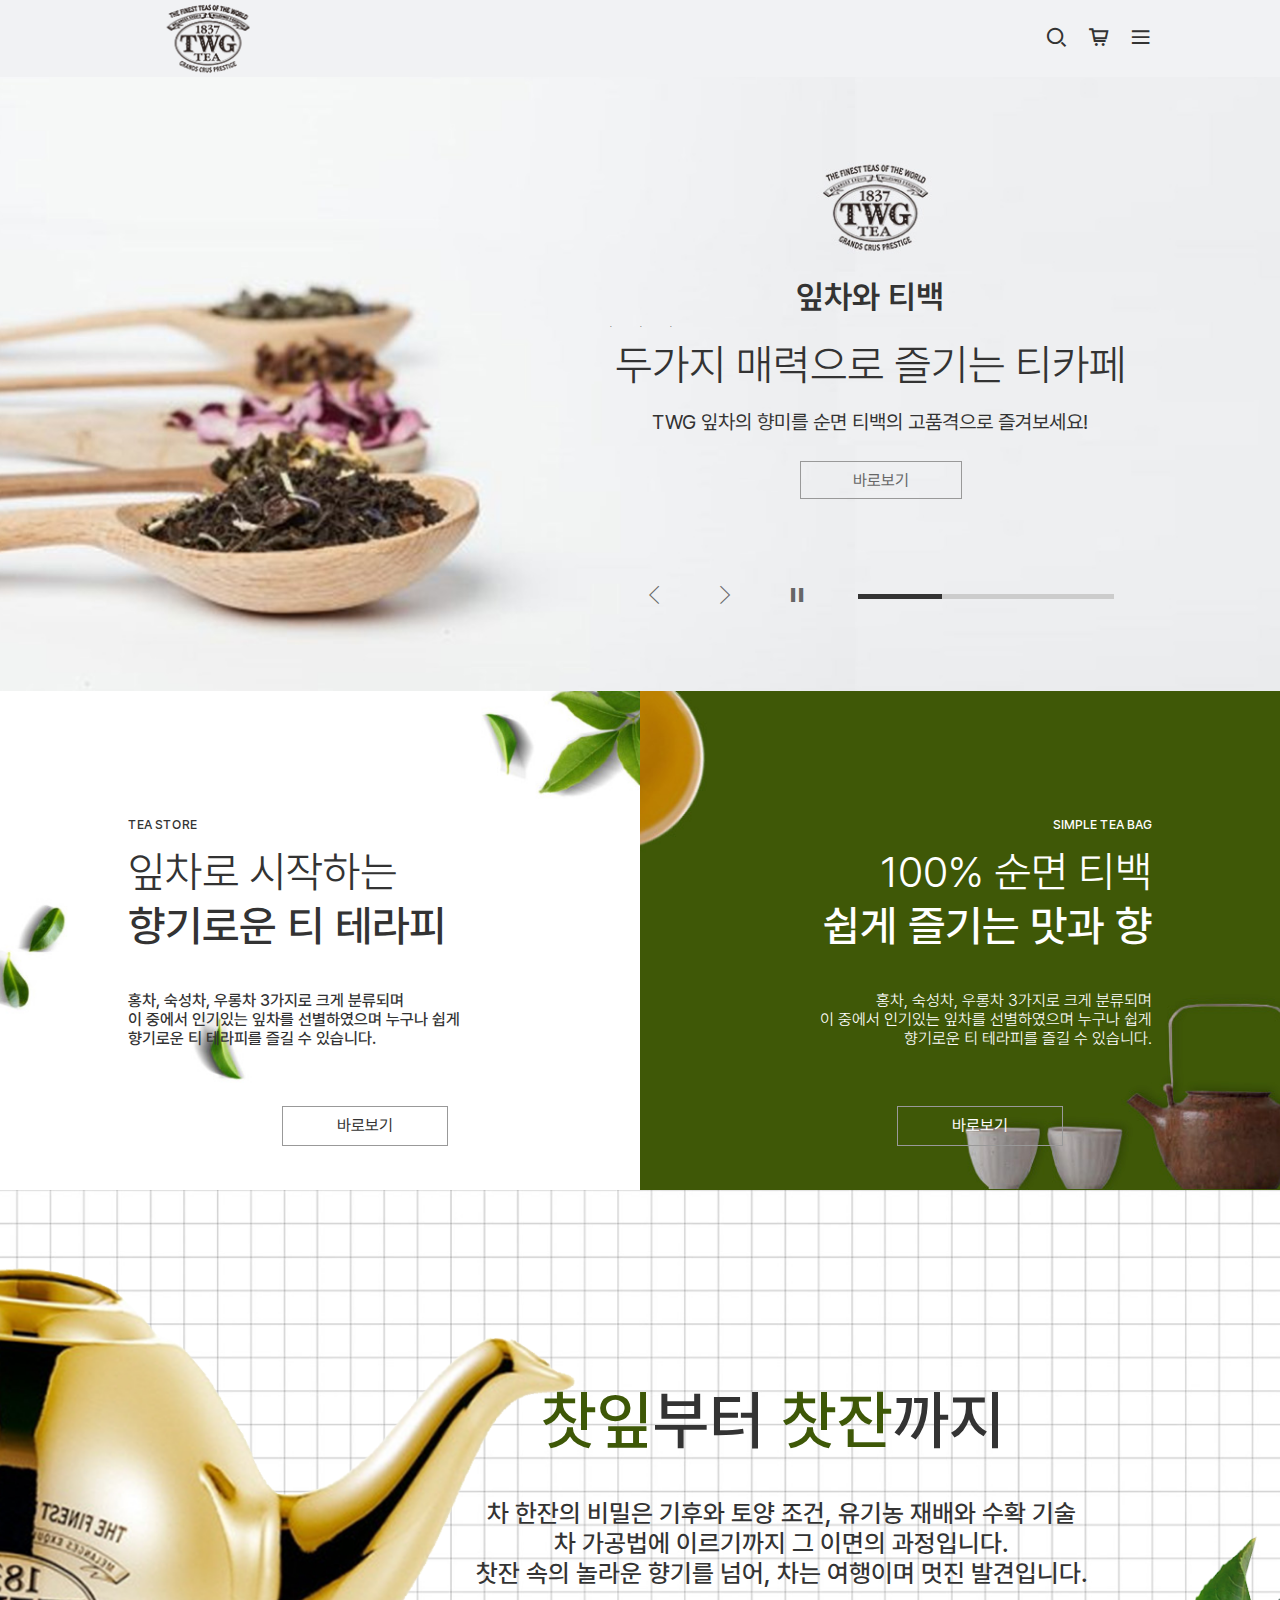
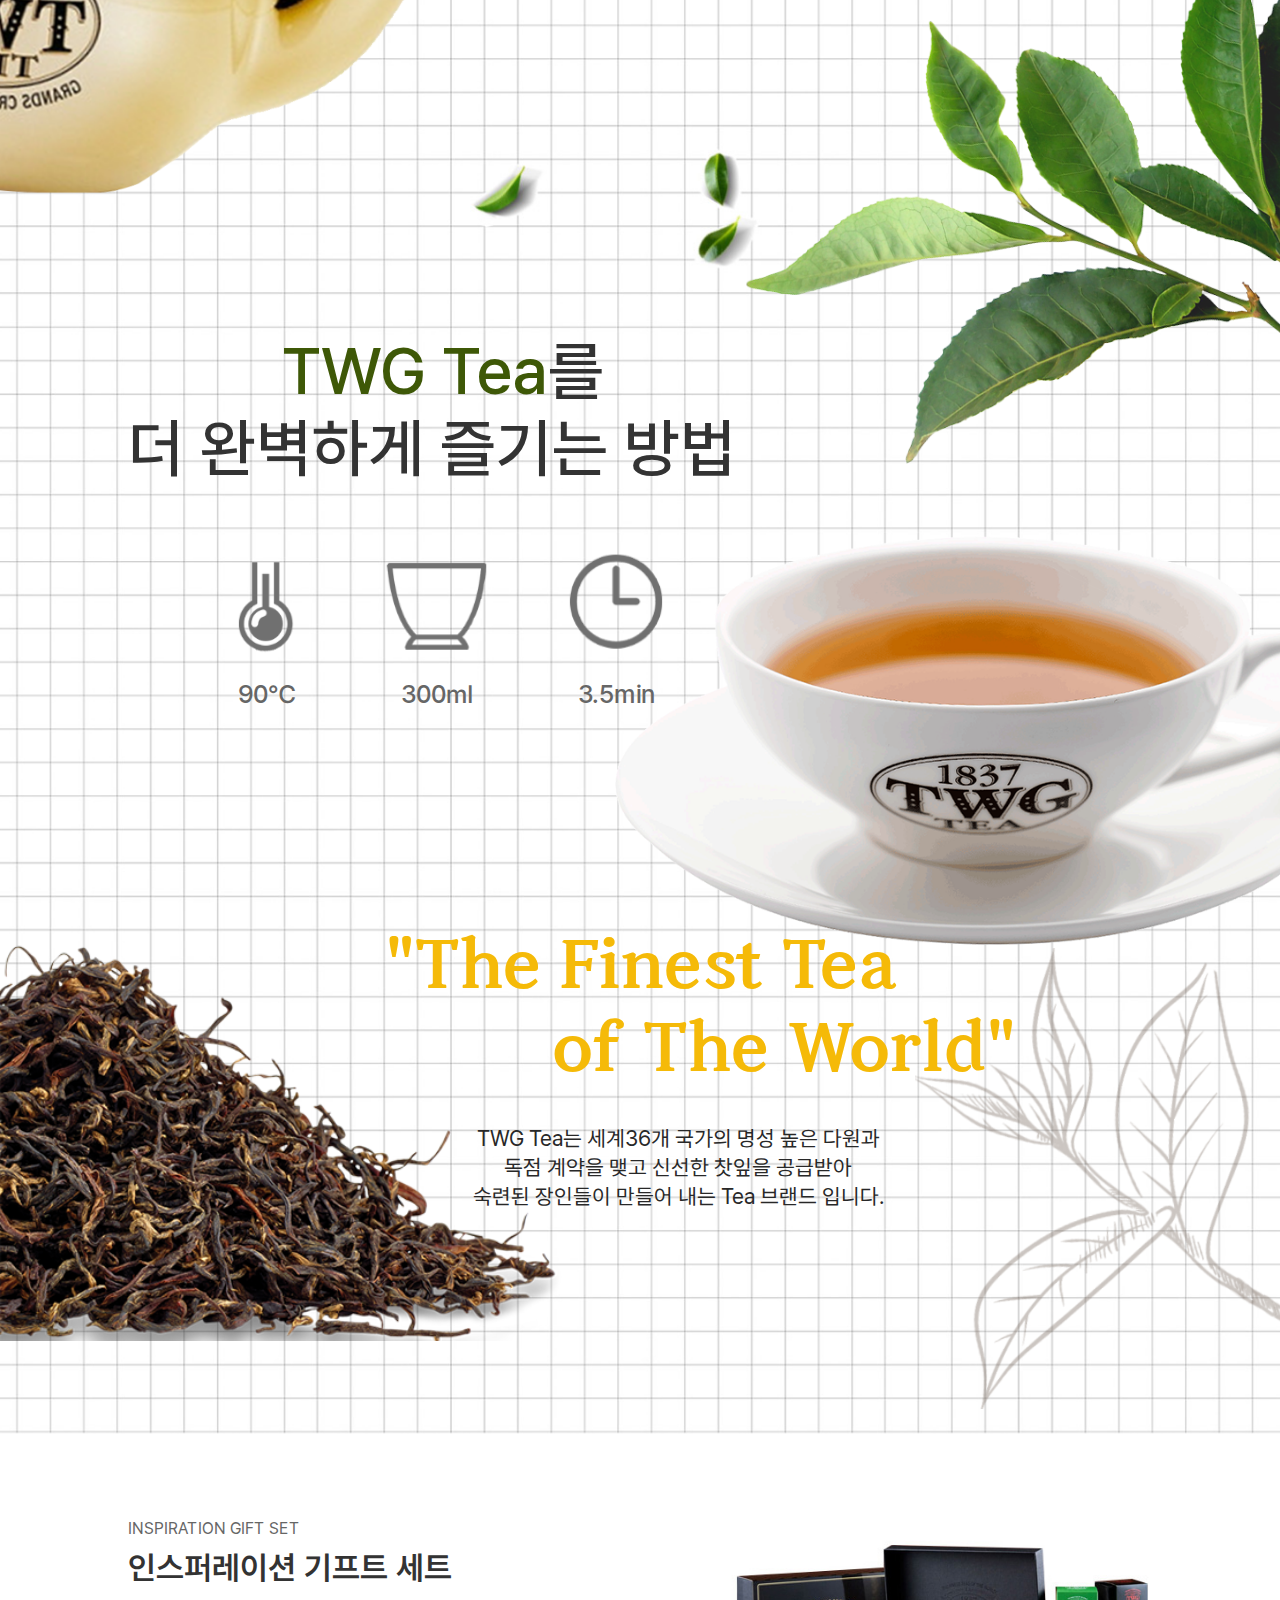
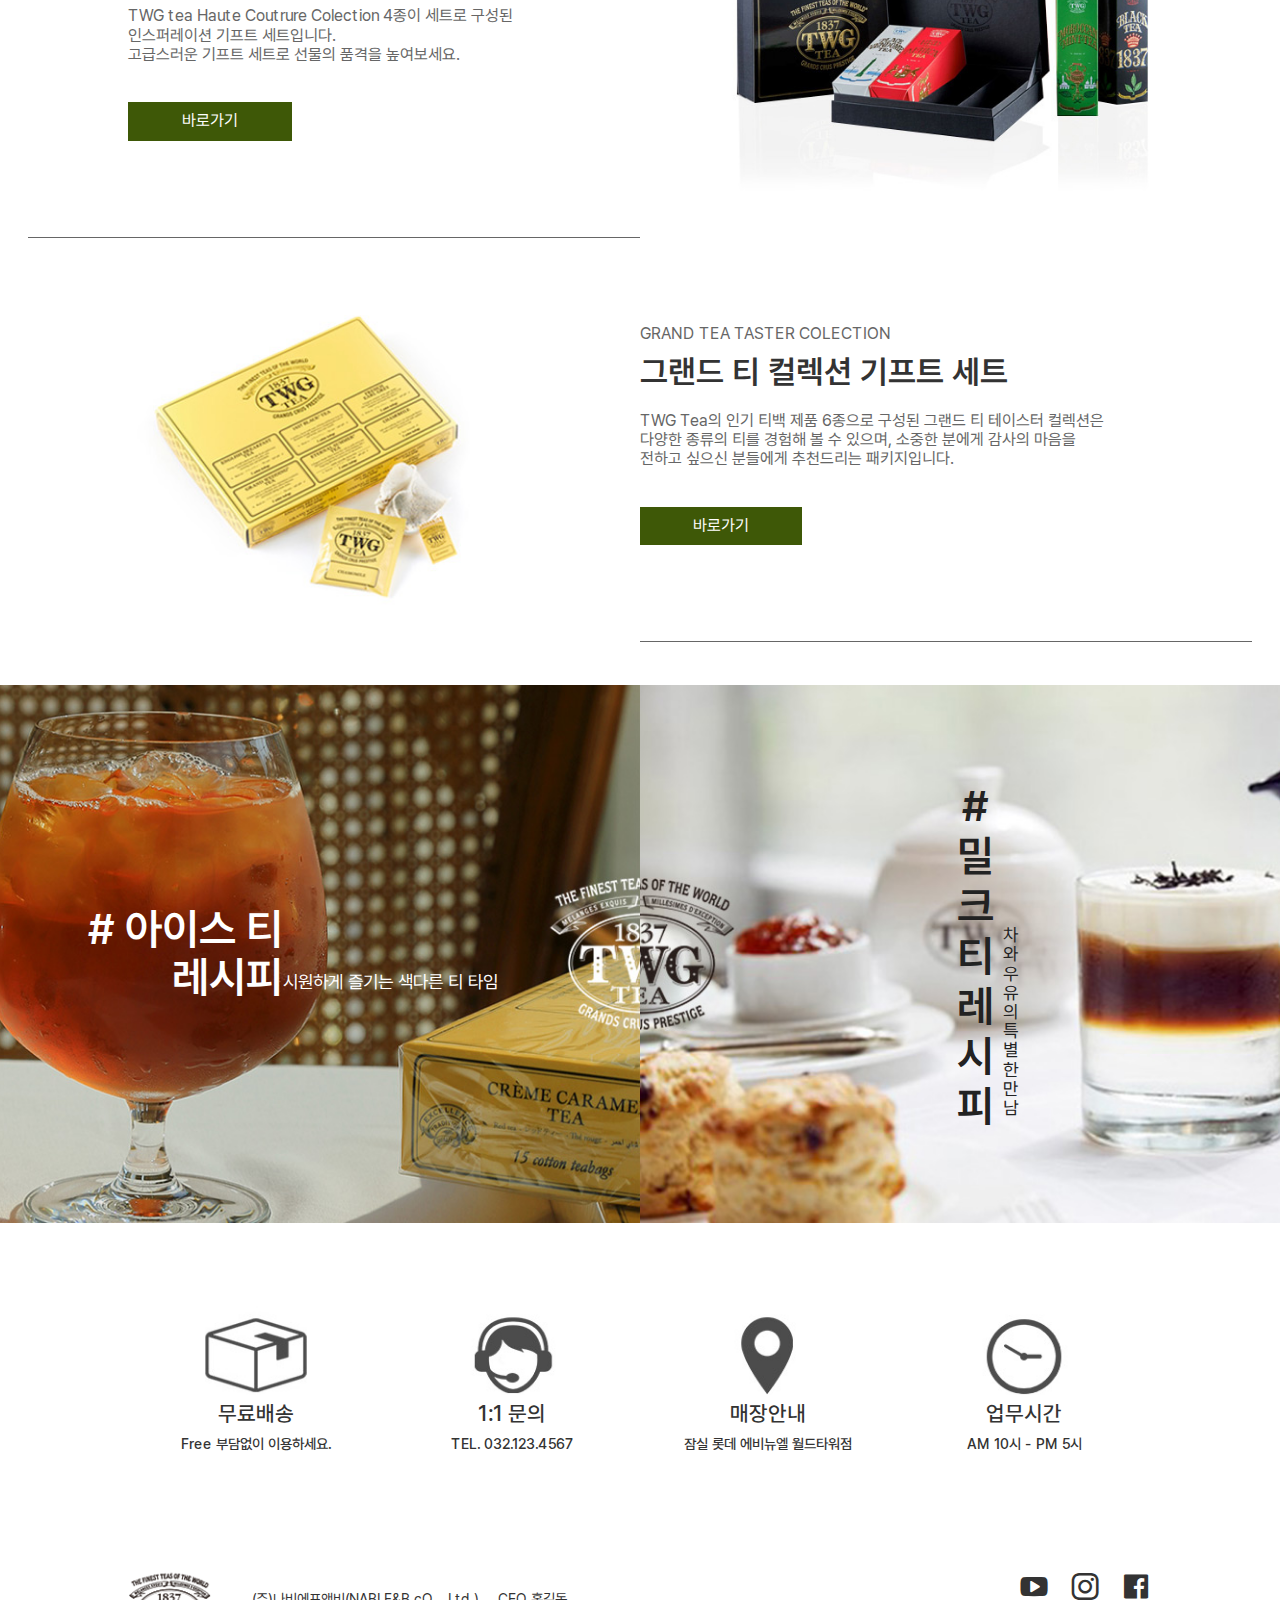
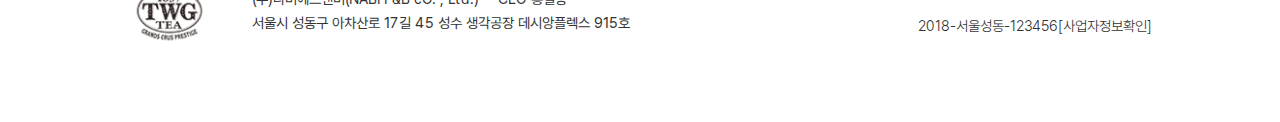
==== commit ae4ade4f: "0608" ====
--- a/index.html
+++ b/index.html
@@ -13,29 +13,8 @@
     <script src="./js/common.js"></script>
 </head>
 <body>
-    
     <!-- 헤더 -->
-    <div class="hdrWrap">
-        <header>
-            <div class="logo"><a href="./index.html"></a></div>
-            <ul class="menu">
-                <li><i></i></li>
-                <li><i></i></li>
-                <li><i></i></li>
-            </ul>
-        </header>
-    </div>
-    
-    <!-- 메뉴박스 -->
-    <div class="memuBoxWrap">
-        <div class="menuBox">
-            <ul class="menu">
-                <li><a href="./twg_sub01.html">스토리</a></li>
-                <li><a href="./twg_sub02.html">티샵</a></li>
-                <li><a href="./twg_sub03.html">GIFT SET</a></li>
-            </ul>
-        </div>
-    </div>
+    <div class="hdr"></div>
     
     <!-- 메인 -->
     <div class="mnWrap">
@@ -273,25 +252,7 @@
     </div>
 
     <!-- 푸터 -->
-    <div class="ftrWrap">
-        <footer>
-            <div class="ftrLeft">
-                <div class="logo"></div>
-                <div class="info">
-                    <h3>(주)나비에프앤비(NABI F&B cO. , Ltd.)<span>CEO 홍길동</span></h3>
-                    <h5>서울시 성동구 아차산로 17길 45 성수 생각공장 데시앙플렉스 915호</h5>
-                </div>
-            </div>
-            <div class="ftrRight">
-                <ul class="sns">
-                    <li></li>
-                    <li></li>
-                    <li></li>
-                </ul>
-                <h5>2018-서울성동-123456[사업자정보확인]</h5>
-            </div>
-        </footer>
-    </div>
+    <div class="ftr"></div>
 
 </body>
 </html> --- a/css/twg_index_pc.min.css
+++ b/css/twg_index_pc.min.css
@@ -1,2 +1,2 @@
-html{font-size:3vw}html body{font-size:0.7vw;overflow-x:hidden}@font-face{font-family:"xe";src:url("./fonts/xeicon.ttf") format("truetype")}@font-face{font-family:"ptr";src:url("./fonts/Pretendard-Regular.ttf") format("truetype")}@font-face{font-family:"ptm";src:url("./fonts/Pretendard-Medium.ttf") format("truetype")}@font-face{font-family:"ptl";src:url("./fonts/Pretendard-Light.ttf") format("truetype")}@font-face{font-family:"ptsb";src:url("./fonts/Pretendard-SemiBold.ttf") format("truetype")}@font-face{font-family:"hlb";src:url("./fonts/HallymMjo-Bold.ttf") format("truetype")}@font-face{font-family:"hlr";src:url("./fonts/HallymMjo-Regular.ttf") format("truetype")}.hdrWrap{background-color:#f1f2f4}.hdrWrap header{width:80%;max-width:1080px;margin:0 auto;display:-webkit-box;display:-ms-flexbox;display:flex;-webkit-box-pack:justify;-ms-flex-pack:justify;justify-content:space-between;line-height:min(80px,2rem)}.hdrWrap header .logo{width:calc(100% / 12);height:min(80px,2rem);background-size:cover;background-repeat:no-repeat;background-position:center;background-image:url("../images/index_image/logo.png");margin-left:min(40px,1rem);cursor:pointer}.hdrWrap header .logo a{display:block;width:100%;height:100%}.hdrWrap header .menu{display:-webkit-box;display:-ms-flexbox;display:flex;-webkit-box-pack:justify;-ms-flex-pack:justify;justify-content:space-between;font-family:'xe';font-size:min(26px,2.6em);color:#333}.hdrWrap header .menu li{margin-left:min(20px,0.5rem);cursor:pointer}.memuBoxWrap{background-color:#fff}.memuBoxWrap .menuBox{width:80%;max-width:1080px;margin:0 auto;line-height:min(80px,2rem)}.memuBoxWrap .menuBox .menu{display:-webkit-box;display:-ms-flexbox;display:flex;-webkit-box-pack:justify;-ms-flex-pack:justify;justify-content:space-between;width:calc(100% / 12 * 3.2);margin-left:auto;font-family:'ptr';font-size:min(22px,2.2em);color:#333}.memuBoxWrap .menuBox .menu li{cursor:pointer}.mnWrap main{position:relative}.mnWrap main .mnView{width:100%;overflow:hidden}.mnWrap main .mnView .mnGroup{width:300%;display:-webkit-box;display:-ms-flexbox;display:flex;-webkit-box-pack:justify;-ms-flex-pack:justify;justify-content:space-between}.mnWrap main .mnView .mnGroup .mn{width:calc(100% / 3);position:relative}.mnWrap main .mnView .mnGroup .mn .image{height:min(640px,16rem);background-size:cover;background-repeat:no-repeat;background-position:center}.mnWrap main .mnView .mnGroup .mn .image.i1{background-image:url("../images/index_image/main_1.jpg")}.mnWrap main .mnView .mnGroup .mn .image.i2{background-image:url("../images/index_image/main_1.jpg")}.mnWrap main .mnView .mnGroup .mn .image.i3{background-image:url("../images/index_image/main_1.jpg")}.mnWrap main .mnView .mnGroup .mn .texts{width:80%;max-width:1080px;margin:0 auto;position:absolute;left:0;right:0;margin:auto;top:min(210px,5.25rem)}.mnWrap main .mnView .mnGroup .mn .texts h3{width:calc(100% / 12 * 6.6);margin-left:auto;text-align:center;font-family:'ptsb';font-size:min(36px,3.6em);line-height:min(40px,1rem);color:#333}.mnWrap main .mnView .mnGroup .mn .texts .dot{display:-webkit-box;display:-ms-flexbox;display:flex;width:calc(100% / 12 * 5);margin-left:auto;margin-right:min(120px,3rem)}.mnWrap main .mnView .mnGroup .mn .texts .dot li{margin-right:min(30px,0.75rem);font-size:min(2px,2em);color:#333;line-height:min(20px,0.5rem)}.mnWrap main .mnView .mnGroup .mn .texts h2{width:calc(100% / 12 * 6.6);margin-left:auto;text-align:center;font-family:'ptl';font-size:min(48px,4.8em);line-height:min(60px,1.5rem);color:#333}.mnWrap main .mnView .mnGroup .mn .texts h5{width:calc(100% / 12 * 6.6);margin-left:auto;text-align:center;font-family:'ptr';font-size:min(20px,2.5em);line-height:min(60px,1.5rem);color:#333}.mnWrap main .mts{width:80%;max-width:1080px;margin:0 auto;position:absolute;left:0;right:0;margin:auto;top:min(400px,10rem)}.mnWrap main .mts .vwbtn{margin-left:min(700px,17.5rem);font-family:'ptr';font-size:min(18px,1.8em);line-height:min(40px,1rem);height:min(40px,1rem);color:#666;width:calc(100% / 12 * 1.9);border:1px solid #999;text-align:center;cursor:pointer}.mnWrap main .mts .control{display:-webkit-box;display:-ms-flexbox;display:flex;-webkit-box-pack:justify;-ms-flex-pack:justify;justify-content:space-between;margin-top:min(80px,2rem)}.mnWrap main .mts .control .btns{display:-webkit-box;display:-ms-flexbox;display:flex;-webkit-box-pack:justify;-ms-flex-pack:justify;justify-content:space-between;width:calc(100% / 12 * 2.2);margin-left:auto;margin-right:min(40px,1rem);font-family:'xe';font-size:min(27px,2.7em);line-height:min(40px,1rem);color:#666}.mnWrap main .mts .control .btns li{margin:0 10px;cursor:pointer}.mnWrap main .mts .control .bar{width:calc(100% / 12 * 3);margin-right:min(40px,1rem);height:5px;background-color:#ccc;margin-top:18px}.mnWrap main .mts .control .bar .barbg{width:33%;height:5px;background-color:#333}.bnrWrap .banner{width:80%;max-width:1080px;margin:0 auto}.bnrWrap .banner.bnr01{display:-webkit-box;display:-ms-flexbox;display:flex;-webkit-box-pack:justify;-ms-flex-pack:justify;justify-content:space-between}.bnrWrap .banner.bnr01 .bnrLeft{width:50%;position:relative}.bnrWrap .banner.bnr01 .bnrLeft .image{width:100%;direction:rtl}.bnrWrap .banner.bnr01 .bnrLeft .image .ovrGrid{width:calc((100vw - 1080px) / 2 + 100%);min-width:calc((100vw - 80vw) / 2 + 100%);height:min(520px,13rem);background-size:cover;background-repeat:no-repeat;background-position:center;background-image:url("../images/index_image/banner_bg01.jpg")}.bnrWrap .banner.bnr01 .bnrLeft .texts{position:absolute;top:min(120px,3rem);color:#333}.bnrWrap .banner.bnr01 .bnrLeft .texts h5{font-family:'ptm';font-size:min(14px,1.4em);line-height:min(40px,1rem)}.bnrWrap .banner.bnr01 .bnrLeft .texts h2{font-family:'ptl';font-size:min(48px,4.8em);line-height:min(55px,1.4rem)}.bnrWrap .banner.bnr01 .bnrLeft .texts h2 span{font-family:'ptm'}.bnrWrap .banner.bnr01 .bnrLeft .texts p{margin-top:min(40px,1rem);font-family:'ptm';font-size:min(18px,1.8em);line-height:min(20px,0.5rem);height:min(60px,1.5rem)}.bnrWrap .banner.bnr01 .bnrLeft .texts .btn{margin-top:min(60px,1.5rem);margin-left:min(160px,4rem);width:calc(100% / 6 * 3);font-family:'ptr';font-size:min(18px,1.8em);line-height:min(40px,1rem);text-align:center;border:1px solid #999;cursor:pointer}.bnrWrap .banner.bnr01 .bnrRight{width:50%;position:relative}.bnrWrap .banner.bnr01 .bnrRight .image{width:100%}.bnrWrap .banner.bnr01 .bnrRight .image .ovrGrid{width:calc((100vw - 1080px) / 2 + 100%);min-width:calc((100vw - 80vw) / 2 + 100%);height:min(520px,13rem);background-size:cover;background-repeat:no-repeat;background-position:center;background-image:url("../images/index_image/banner_bg02.jpg")}.bnrWrap .banner.bnr01 .bnrRight .texts{position:absolute;top:min(120px,3rem);right:0;color:#fff;text-align:right}.bnrWrap .banner.bnr01 .bnrRight .texts h5{font-family:'ptm';font-size:min(14px,1.4em);line-height:min(40px,1rem)}.bnrWrap .banner.bnr01 .bnrRight .texts h2{font-family:'ptl';font-size:min(48px,4.8em);line-height:min(55px,1.4rem)}.bnrWrap .banner.bnr01 .bnrRight .texts h2 span{font-family:'ptm'}.bnrWrap .banner.bnr01 .bnrRight .texts p{margin-top:min(40px,1rem);font-family:'ptl';font-size:min(18px,1.8em);line-height:min(20px,0.5rem);height:min(60px,1.5rem)}.bnrWrap .banner.bnr01 .bnrRight .texts .btn{margin-top:min(60px,1.5rem);margin-left:min(80px,2rem);width:calc(100% / 6 * 3);font-family:'ptr';font-size:min(18px,1.8em);line-height:min(40px,1rem);text-align:center;border:1px solid #999;cursor:pointer}.bnrWrap .banner.bnr02{width:80%;max-width:1080px;margin:0 auto;display:-webkit-box;display:-ms-flexbox;display:flex}.bnrWrap .banner.bnr02 .bnrLeft{position:relative;width:50%;direction:rtl}.bnrWrap .banner.bnr02 .bnrLeft .ovrGrid{background-size:cover;background-repeat:no-repeat;background-position:center;background-position:right;width:calc((100vw - 1080px) / 2 + 100%);min-width:calc((100vw - 80vw) / 2 + 100%);margin-left:calc((100vw - 1080px) / -2);height:min(560px,14rem);background-image:url("../images/index_image/banner02_bg01.jpg")}.bnrWrap .banner.bnr02 .bnrLeft .texts{position:absolute;top:220px;left:calc((100vw - 1080px) / -5);direction:ltr;display:-webkit-box;display:-ms-flexbox;display:flex;color:#fff}.bnrWrap .banner.bnr02 .bnrLeft .texts h2{font-family:'ptsb';font-size:min(48px,4.8em);line-height:min(50px,1.25rem);text-align:right}.bnrWrap .banner.bnr02 .bnrLeft .texts h5{margin-top:min(50px,1.25rem);font-family:'ptr';font-size:min(20px,2em);line-height:min(60px,1.5rem)}.bnrWrap .banner.bnr02 .bnrRight{position:relative;width:50%}.bnrWrap .banner.bnr02 .bnrRight .ovrGrid{background-size:cover;background-repeat:no-repeat;background-position:center;background-position:left;width:calc((100vw - 1080px) / 2 + 100%);min-width:calc((100vw - 80vw) / 2 + 100%);height:min(560px,14rem);background-image:url("../images/index_image/banner02_bg02.jpg")}.bnrWrap .banner.bnr02 .bnrRight .texts{position:absolute;top:min(100px,2.5rem);left:min(330px,8.25rem);display:-webkit-box;display:-ms-flexbox;display:flex;color:#222}.bnrWrap .banner.bnr02 .bnrRight .texts h2{font-family:'ptsb';font-size:min(48px,4.8em);line-height:min(50px,3.6rem);text-align:center}.bnrWrap .banner.bnr02 .bnrRight .texts h5{margin-top:min(145px,3.75rem);font-family:'ptr';font-size:min(20px,2em);line-height:min(20px,0.5rem);margin-left:min(10px,0.25rem)}.cntWrap.cntWrap01{height:min(1920px,48rem);background-size:cover;background-repeat:no-repeat;background-position:center;background-image:url("../images/index_image/cnt01_bg.jpg")}.cntWrap.cntWrap01 .content.cnt01 .artTop article{position:relative}.cntWrap.cntWrap01 .content.cnt01 .artTop article .texts{width:80%;max-width:1080px;margin:0 auto}.cntWrap.cntWrap01 .content.cnt01 .artTop article .texts h3{padding-top:min(200px,5rem);margin-left:min(430px,10.75rem);font-family:'ptm';font-size:min(72px,7.2em);color:#333}.cntWrap.cntWrap01 .content.cnt01 .artTop article .texts h3 span{color:#3e5807}.cntWrap.cntWrap01 .content.cnt01 .artTop article .texts p{width:calc(100% / 12 * 8);margin-left:auto;margin-right:min(30px,0.75rem);padding-top:min(40px,1rem);font-family:'ptm';font-size:min(28px,2.8em);color:#333;text-align:center}.cntWrap.cntWrap01 .content.cnt01 .artTop article .image{position:absolute;left:0;right:0;margin:auto;top:0;width:100%;display:-webkit-box;display:-ms-flexbox;display:flex;-webkit-box-pack:justify;-ms-flex-pack:justify;justify-content:space-between;background-size:cover;background-repeat:no-repeat;background-position:center}.cntWrap.cntWrap01 .content.cnt01 .artTop article .image.i1{margin-top:min(80px,2rem);margin-left:0;width:min(600px,15rem);height:min(550px,13.75rem);background-image:url("../images/index_image/cnt01_fat.png")}.cntWrap.cntWrap01 .content.cnt01 .artTop article .image.i2{margin-top:min(360px,9rem);margin-right:0;width:min(560px,14rem);height:min(550px,13.75rem);background-image:url("../images/index_image/cnt01_leaf.png")}.cntWrap.cntWrap01 .content.cnt01 .artMid{position:relative}.cntWrap.cntWrap01 .content.cnt01 .artMid .texts{width:80%;max-width:1080px;margin:0 auto}.cntWrap.cntWrap01 .content.cnt01 .artMid .texts h3{margin-top:min(360px,9rem);padding-left:0;font-family:'ptm';font-size:min(72px,7.2em);color:#333}.cntWrap.cntWrap01 .content.cnt01 .artMid .texts h3 span{margin-left:min(160px,4rem);color:#3e5807}.cntWrap.cntWrap01 .content.cnt01 .artMid .icons{width:80%;max-width:1080px;margin:0 auto;display:-webkit-box;display:-ms-flexbox;display:flex;margin-top:min(60px,1.5rem)}.cntWrap.cntWrap01 .content.cnt01 .artMid .icons .tem{width:calc(100% / 12);margin-left:min(100px,2.5rem);margin-right:min(80px,2rem)}.cntWrap.cntWrap01 .content.cnt01 .artMid .icons .tem .image{background-size:cover;background-repeat:no-repeat;background-position:center;cursor:pointer}.cntWrap.cntWrap01 .content.cnt01 .artMid .icons .tem .image.i01{height:min(120px,3rem);background-image:url("../images/index_image/cnt01_icon_tem.png")}.cntWrap.cntWrap01 .content.cnt01 .artMid .icons .tem .image.i01:hover{background-image:url("../images/index_image/cnt01_icon_tem_1.png")}.cntWrap.cntWrap01 .content.cnt01 .artMid .icons .tem h5{font-family:'ptm';font-size:min(28px,2.8em);color:#666;text-align:center;margin-top:min(20px,0.5rem)}.cntWrap.cntWrap01 .content.cnt01 .artMid .icons .cup{width:calc(100% / 12 * 1.2);margin-right:min(80px,2rem)}.cntWrap.cntWrap01 .content.cnt01 .artMid .icons .cup .image{background-size:cover;background-repeat:no-repeat;background-position:center;cursor:pointer}.cntWrap.cntWrap01 .content.cnt01 .artMid .icons .cup .image.i02{height:min(110px,2.75rem);background-image:url("../images/index_image/cnt01_icon_cup.png")}.cntWrap.cntWrap01 .content.cnt01 .artMid .icons .cup .image.i02:hover{background-image:url("../images/index_image/cnt01_icon_cup_1.png")}.cntWrap.cntWrap01 .content.cnt01 .artMid .icons .cup h5{font-family:'ptm';font-size:min(28px,2.8em);color:#666;text-align:center;margin-top:min(30px,0.75rem)}.cntWrap.cntWrap01 .content.cnt01 .artMid .icons .time{width:calc(100% / 12 * 1.2)}.cntWrap.cntWrap01 .content.cnt01 .artMid .icons .time .image{background-size:cover;background-repeat:no-repeat;background-position:center;cursor:pointer}.cntWrap.cntWrap01 .content.cnt01 .artMid .icons .time .image.i03{height:min(110px,2.75rem);background-image:url("../images/index_image/cnt01_icon_clock.png")}.cntWrap.cntWrap01 .content.cnt01 .artMid .icons .time .image.i03:hover{background-image:url("../images/index_image/cnt01_icon_clock_1.png")}.cntWrap.cntWrap01 .content.cnt01 .artMid .icons .time h5{font-family:'ptm';font-size:min(28px,2.8em);color:#666;text-align:center;margin-top:min(30px,0.75rem)}.cntWrap.cntWrap01 .content.cnt01 .artMid .image.i3{width:min(680px,18rem);position:absolute;right:0;top:200px;background-size:cover;background-repeat:no-repeat;background-position:center;height:min(440px,11rem);background-image:url("../images/index_image/cnt01_teacup.png")}.cntWrap.cntWrap01 .content.cnt01 .artBTm{position:relative}.cntWrap.cntWrap01 .content.cnt01 .artBTm .texts{width:80%;max-width:1080px;margin:0 auto;text-align:center}.cntWrap.cntWrap01 .content.cnt01 .artBTm .texts h3{font-family:'hlb';font-size:min(72px,7.2em);color:#f5ba08;margin-top:min(220px,5.5rem)}.cntWrap.cntWrap01 .content.cnt01 .artBTm .texts h3 span{margin-left:min(300px,7.5rem)}.cntWrap.cntWrap01 .content.cnt01 .artBTm .texts p{font-family:'ptr';font-size:min(24px,2.4em);color:#282828;line-height:min(30px,0.75rem);margin-top:min(40px,1rem);margin-left:min(80px,2rem)}.cntWrap.cntWrap01 .content.cnt01 .artBTm .image{position:absolute;left:0;right:0;margin:auto;top:min(-20px,-0.5rem);display:-webkit-box;display:-ms-flexbox;display:flex;-webkit-box-pack:justify;-ms-flex-pack:justify;justify-content:space-between;background-size:cover;background-repeat:no-repeat;background-position:center;height:min(480px,12rem)}.cntWrap.cntWrap01 .content.cnt01 .artBTm .image.i4{margin-left:0;width:min(690px,17.25rem);background-image:url("../images/index_image/cnt01_tea.png")}.cntWrap.cntWrap01 .content.cnt01 .artBTm .image.i5{margin-right:0;margin-top:min(70px,1.75rem);width:min(380px,9.5rem);background-image:url("../images/index_image/cnt01_lineleaf.png")}.cntWrap .content.cnt02{width:80%;max-width:1080px;margin:0 auto;margin-top:min(80px,2rem)}.cntWrap .content.cnt02 section .artTop article{display:-webkit-box;display:-ms-flexbox;display:flex;-webkit-box-pack:justify;-ms-flex-pack:justify;justify-content:space-between}.cntWrap .content.cnt02 section .artTop article .texts{width:calc(100% / 12 * 6)}.cntWrap .content.cnt02 section .artTop article .texts h5{font-family:'ptr';font-size:min(18px,1.8em);color:#666;line-height:min(40px,1rem)}.cntWrap .content.cnt02 section .artTop article .texts h3{font-family:'ptsb';font-size:min(36px,3.6em);color:#333;line-height:min(40px,1rem)}.cntWrap .content.cnt02 section .artTop article .texts p{font-family:'ptr';font-size:min(18px,1.8em);color:#666;line-height:min(20px,0.5rem);height:min(80px,2rem);margin-top:min(20px,0.5rem)}.cntWrap .content.cnt02 section .artTop article .texts .btn{font-family:'ptr';font-size:min(18px,1.8em);color:#fff;line-height:min(40px,1rem);width:calc(100% / 5 * 1.6);background-color:#3e5807;text-align:center;margin-top:min(20px,0.5rem);cursor:pointer}.cntWrap .content.cnt02 section .artTop article .texts::after{content:'';display:block;margin-top:min(100px,2.5rem);width:calc((100vw - 1080px) / 2 + 100%);margin-left:calc((100vw - 1080px) / -2);height:1px;background-color:#666}.cntWrap .content.cnt02 section .artTop article .image{background-size:cover;background-repeat:no-repeat;background-position:center;margin-top:min(30px,0.75rem);width:calc(100% / 12 * 5.5);height:min(300px,7.5rem);background-image:url("../images/index_image/cnt02_01.jpg")}.cntWrap .content.cnt02 section .artBtm{margin-top:min(80px,2rem)}.cntWrap .content.cnt02 section .artBtm article{display:-webkit-box;display:-ms-flexbox;display:flex;-webkit-box-pack:justify;-ms-flex-pack:justify;justify-content:space-between}.cntWrap .content.cnt02 section .artBtm article .image{background-size:cover;background-repeat:no-repeat;background-position:center;width:calc(100% / 12 * 5.5);height:min(386px,9.65rem);background-image:url("../images/index_image/cnt02_02.jpg")}.cntWrap .content.cnt02 section .artBtm article .texts{width:calc(100% / 12 * 6)}.cntWrap .content.cnt02 section .artBtm article .texts h5{font-family:'ptr';font-size:min(18px,1.8em);color:#666;line-height:min(40px,1rem)}.cntWrap .content.cnt02 section .artBtm article .texts h3{font-family:'ptsb';font-size:min(36px,3.6em);color:#333;line-height:min(40px,1rem)}.cntWrap .content.cnt02 section .artBtm article .texts p{font-family:'ptr';font-size:min(18px,1.8em);color:#666;line-height:min(20px,0.5rem);height:min(80px,2rem);margin-top:min(20px,0.5rem)}.cntWrap .content.cnt02 section .artBtm article .texts .btn{font-family:'ptr';font-size:min(18px,1.8em);color:#fff;line-height:min(40px,1rem);width:calc(100% / 6 * 1.9);background-color:#3e5807;text-align:center;margin-top:min(20px,0.5rem);cursor:pointer}.cntWrap .content.cnt02 section .artBtm article .texts::after{content:'';display:block;margin-top:min(100px,2.5rem);width:calc((100vw - 1080px) / 2 + 100%);height:1px;background-color:#666}.cntWrap .content.cnt03{width:80%;max-width:1080px;margin:0 auto;margin-top:min(80px,2rem)}.cntWrap .content.cnt03 section{display:-webkit-box;display:-ms-flexbox;display:flex}.cntWrap .content.cnt03 section article{width:calc(100% / 4)}.cntWrap .content.cnt03 section article .image{width:calc(100% / 4 * 1.6);margin:0 auto;background-size:cover;background-repeat:no-repeat;background-position:center;height:min(100px,2.5rem)}.cntWrap .content.cnt03 section article .image.i1{background-image:url("../images/index_image/cnt03_icon01.jpg")}.cntWrap .content.cnt03 section article .image.i2{background-image:url("../images/index_image/cnt03_icon02.jpg")}.cntWrap .content.cnt03 section article .image.i3{background-image:url("../images/index_image/cnt03_icon03.jpg")}.cntWrap .content.cnt03 section article .image.i4{background-image:url("../images/index_image/cnt03_icon04.jpg")}.cntWrap .content.cnt03 section article .texts h3{font-family:'ptm';font-size:min(24px,2.4em);color:#333;line-height:min(40px,1rem);text-align:center}.cntWrap .content.cnt03 section article .texts h5{font-family:'ptm';font-size:min(16px,1.6em);color:#333;line-height:min(20px,0.5rem);text-align:center}.ftrWrap{margin-top:min(40px,1rem)}.ftrWrap footer{width:80%;max-width:1080px;margin:0 auto;display:-webkit-box;display:-ms-flexbox;display:flex;-webkit-box-pack:justify;-ms-flex-pack:justify;justify-content:space-between;padding:min(80px,2rem) 0}.ftrWrap footer .ftrLeft{width:calc(100% / 12 * 6.5);display:-webkit-box;display:-ms-flexbox;display:flex}.ftrWrap footer .ftrLeft .logo{width:calc(100% / 6.5);background-size:cover;background-repeat:no-repeat;background-position:center;height:min(80px,2rem);background-image:url("../images/index_image/logo.png")}.ftrWrap footer .ftrLeft .info{width:calc(100% / 6.5 * 5);margin-left:min(40px,1rem);margin-top:min(20px,0.5rem);font-family:'ptr';font-size:min(16px,1.6em);color:#333;line-height:min(25px,0.6rem)}.ftrWrap footer .ftrLeft .info h3 span{margin-left:min(20px,0.5rem)}.ftrWrap footer .ftrRight .sns{display:-webkit-box;display:-ms-flexbox;display:flex;-webkit-box-pack:justify;-ms-flex-pack:justify;justify-content:space-between;-webkit-box-pack:end;-ms-flex-pack:end;justify-content:end;font-family:'xe';font-size:min(36px,3.6em);color:#333;line-height:min(40px,1rem)}.ftrWrap footer .ftrRight .sns li{margin-left:min(20px,0.5rem)}.ftrWrap footer .ftrRight h5{font-family:'ptl';font-size:min(16px,1.6em);color:#333;line-height:min(40px,1rem)}
+html{font-size:3vw}html body{font-size:0.7vw;overflow-x:hidden}@font-face{font-family:"xe";src:url("./fonts/xeicon.ttf") format("truetype")}@font-face{font-family:"ptr";src:url("./fonts/Pretendard-Regular.ttf") format("truetype")}@font-face{font-family:"ptm";src:url("./fonts/Pretendard-Medium.ttf") format("truetype")}@font-face{font-family:"ptl";src:url("./fonts/Pretendard-Light.ttf") format("truetype")}@font-face{font-family:"ptsb";src:url("./fonts/Pretendard-SemiBold.ttf") format("truetype")}@font-face{font-family:"hlb";src:url("./fonts/HallymMjo-Bold.ttf") format("truetype")}@font-face{font-family:"hlr";src:url("./fonts/HallymMjo-Regular.ttf") format("truetype")}.hdrWrap{background-color:#f1f2f4}.hdrWrap header{width:80%;max-width:1080px;margin:0 auto;display:-webkit-box;display:-ms-flexbox;display:flex;-webkit-box-pack:justify;-ms-flex-pack:justify;justify-content:space-between;line-height:min(80px,2rem)}.hdrWrap header .logo{width:calc(100% / 12);height:min(80px,2rem);background-size:cover;background-repeat:no-repeat;background-position:center;background-image:url("../images/index_image/logo.png");margin-left:min(40px,1rem);cursor:pointer}.hdrWrap header .logo a{display:block;width:100%;height:100%}.hdrWrap header .menu{display:-webkit-box;display:-ms-flexbox;display:flex;-webkit-box-pack:justify;-ms-flex-pack:justify;justify-content:space-between;font-family:'xe';font-size:min(26px,2.6em);color:#333}.hdrWrap header .menu li{margin-left:min(20px,0.5rem);cursor:pointer}.menuBoxWrap{background-color:#fff;height:0;-webkit-transition:height 0.5s;transition:height 0.5s}.menuBoxWrap.on{height:min(80px,2rem)}.menuBoxWrap .menuBox{width:80%;max-width:1080px;margin:0 auto;line-height:min(80px,2rem)}.menuBoxWrap .menuBox .menu{display:-webkit-box;display:-ms-flexbox;display:flex;-webkit-box-pack:justify;-ms-flex-pack:justify;justify-content:space-between;width:calc(100% / 12 * 3.2);margin-left:auto;font-family:'ptr';font-size:min(22px,2.2em);color:#333}.menuBoxWrap .menuBox .menu li{cursor:pointer}.mnWrap main{position:relative}.mnWrap main .mnView{width:100%;overflow:hidden}.mnWrap main .mnView .mnGroup{width:300%;display:-webkit-box;display:-ms-flexbox;display:flex;-webkit-box-pack:justify;-ms-flex-pack:justify;justify-content:space-between}.mnWrap main .mnView .mnGroup .mn{width:calc(100% / 3);position:relative}.mnWrap main .mnView .mnGroup .mn .image{height:min(640px,16rem);background-size:cover;background-repeat:no-repeat;background-position:center}.mnWrap main .mnView .mnGroup .mn .image.i1{background-image:url("../images/index_image/main_1.jpg")}.mnWrap main .mnView .mnGroup .mn .image.i2{background-image:url("../images/index_image/main_1.jpg")}.mnWrap main .mnView .mnGroup .mn .image.i3{background-image:url("../images/index_image/main_1.jpg")}.mnWrap main .mnView .mnGroup .mn .texts{width:80%;max-width:1080px;margin:0 auto;position:absolute;left:0;right:0;margin:auto;top:min(210px,5.25rem)}.mnWrap main .mnView .mnGroup .mn .texts h3{width:calc(100% / 12 * 6.6);margin-left:auto;text-align:center;font-family:'ptsb';font-size:min(36px,3.6em);line-height:min(40px,1rem);color:#333}.mnWrap main .mnView .mnGroup .mn .texts .dot{display:-webkit-box;display:-ms-flexbox;display:flex;width:calc(100% / 12 * 5);margin-left:auto;margin-right:min(120px,3rem)}.mnWrap main .mnView .mnGroup .mn .texts .dot li{margin-right:min(30px,0.75rem);font-size:min(2px,2em);color:#333;line-height:min(20px,0.5rem)}.mnWrap main .mnView .mnGroup .mn .texts h2{width:calc(100% / 12 * 6.6);margin-left:auto;text-align:center;font-family:'ptl';font-size:min(48px,4.8em);line-height:min(60px,1.5rem);color:#333}.mnWrap main .mnView .mnGroup .mn .texts h5{width:calc(100% / 12 * 6.6);margin-left:auto;text-align:center;font-family:'ptr';font-size:min(20px,2.5em);line-height:min(60px,1.5rem);color:#333}.mnWrap main .mts{width:80%;max-width:1080px;margin:0 auto;position:absolute;left:0;right:0;margin:auto;top:min(400px,10rem)}.mnWrap main .mts .vwbtn{margin-left:min(700px,17.5rem);font-family:'ptr';font-size:min(18px,1.8em);line-height:min(40px,1rem);height:min(40px,1rem);color:#666;width:calc(100% / 12 * 1.9);border:1px solid #999;text-align:center;cursor:pointer}.mnWrap main .mts .control{display:-webkit-box;display:-ms-flexbox;display:flex;-webkit-box-pack:justify;-ms-flex-pack:justify;justify-content:space-between;margin-top:min(80px,2rem)}.mnWrap main .mts .control .btns{display:-webkit-box;display:-ms-flexbox;display:flex;-webkit-box-pack:justify;-ms-flex-pack:justify;justify-content:space-between;width:calc(100% / 12 * 2.2);margin-left:auto;margin-right:min(40px,1rem);font-family:'xe';font-size:min(27px,2.7em);line-height:min(40px,1rem);color:#666}.mnWrap main .mts .control .btns li{margin:0 10px;cursor:pointer}.mnWrap main .mts .control .bar{width:calc(100% / 12 * 3);margin-right:min(40px,1rem);height:5px;background-color:#ccc;margin-top:18px}.mnWrap main .mts .control .bar .barbg{width:33%;height:5px;background-color:#333}.bnrWrap .banner{width:80%;max-width:1080px;margin:0 auto}.bnrWrap .banner.bnr01{display:-webkit-box;display:-ms-flexbox;display:flex;-webkit-box-pack:justify;-ms-flex-pack:justify;justify-content:space-between}.bnrWrap .banner.bnr01 .bnrLeft{width:50%;position:relative}.bnrWrap .banner.bnr01 .bnrLeft .image{width:100%;direction:rtl}.bnrWrap .banner.bnr01 .bnrLeft .image .ovrGrid{width:calc((100vw - 1080px) / 2 + 100%);min-width:calc((100vw - 80vw) / 2 + 100%);height:min(520px,13rem);background-size:cover;background-repeat:no-repeat;background-position:center;background-image:url("../images/index_image/banner_bg01.jpg")}.bnrWrap .banner.bnr01 .bnrLeft .texts{position:absolute;top:min(120px,3rem);color:#333}.bnrWrap .banner.bnr01 .bnrLeft .texts h5{font-family:'ptm';font-size:min(14px,1.4em);line-height:min(40px,1rem)}.bnrWrap .banner.bnr01 .bnrLeft .texts h2{font-family:'ptl';font-size:min(48px,4.8em);line-height:min(55px,1.4rem)}.bnrWrap .banner.bnr01 .bnrLeft .texts h2 span{font-family:'ptm'}.bnrWrap .banner.bnr01 .bnrLeft .texts p{margin-top:min(40px,1rem);font-family:'ptm';font-size:min(18px,1.8em);line-height:min(20px,0.5rem);height:min(60px,1.5rem)}.bnrWrap .banner.bnr01 .bnrLeft .texts .btn{margin-top:min(60px,1.5rem);margin-left:min(160px,4rem);width:calc(100% / 6 * 3);font-family:'ptr';font-size:min(18px,1.8em);line-height:min(40px,1rem);text-align:center;border:1px solid #999;cursor:pointer}.bnrWrap .banner.bnr01 .bnrRight{width:50%;position:relative}.bnrWrap .banner.bnr01 .bnrRight .image{width:100%}.bnrWrap .banner.bnr01 .bnrRight .image .ovrGrid{width:calc((100vw - 1080px) / 2 + 100%);min-width:calc((100vw - 80vw) / 2 + 100%);height:min(520px,13rem);background-size:cover;background-repeat:no-repeat;background-position:center;background-image:url("../images/index_image/banner_bg02.jpg")}.bnrWrap .banner.bnr01 .bnrRight .texts{position:absolute;top:min(120px,3rem);right:0;color:#fff;text-align:right}.bnrWrap .banner.bnr01 .bnrRight .texts h5{font-family:'ptm';font-size:min(14px,1.4em);line-height:min(40px,1rem)}.bnrWrap .banner.bnr01 .bnrRight .texts h2{font-family:'ptl';font-size:min(48px,4.8em);line-height:min(55px,1.4rem)}.bnrWrap .banner.bnr01 .bnrRight .texts h2 span{font-family:'ptm'}.bnrWrap .banner.bnr01 .bnrRight .texts p{margin-top:min(40px,1rem);font-family:'ptl';font-size:min(18px,1.8em);line-height:min(20px,0.5rem);height:min(60px,1.5rem)}.bnrWrap .banner.bnr01 .bnrRight .texts .btn{margin-top:min(60px,1.5rem);margin-left:min(80px,2rem);width:calc(100% / 6 * 3);font-family:'ptr';font-size:min(18px,1.8em);line-height:min(40px,1rem);text-align:center;border:1px solid #999;cursor:pointer}.bnrWrap .banner.bnr02{width:80%;max-width:1080px;margin:0 auto;display:-webkit-box;display:-ms-flexbox;display:flex}.bnrWrap .banner.bnr02 .bnrLeft{position:relative;width:50%;direction:rtl}.bnrWrap .banner.bnr02 .bnrLeft .ovrGrid{background-size:cover;background-repeat:no-repeat;background-position:center;background-position:right;width:calc((100vw - 1080px) / 2 + 100%);min-width:calc((100vw - 80vw) / 2 + 100%);margin-left:calc((100vw - 1080px) / -2);height:min(560px,14rem);background-image:url("../images/index_image/banner02_bg01.jpg")}.bnrWrap .banner.bnr02 .bnrLeft .texts{position:absolute;top:220px;left:calc((100vw - 1080px) / -5);direction:ltr;display:-webkit-box;display:-ms-flexbox;display:flex;color:#fff}.bnrWrap .banner.bnr02 .bnrLeft .texts h2{font-family:'ptsb';font-size:min(48px,4.8em);line-height:min(50px,1.25rem);text-align:right}.bnrWrap .banner.bnr02 .bnrLeft .texts h5{margin-top:min(50px,1.25rem);font-family:'ptr';font-size:min(20px,2em);line-height:min(60px,1.5rem)}.bnrWrap .banner.bnr02 .bnrRight{position:relative;width:50%}.bnrWrap .banner.bnr02 .bnrRight .ovrGrid{background-size:cover;background-repeat:no-repeat;background-position:center;background-position:left;width:calc((100vw - 1080px) / 2 + 100%);min-width:calc((100vw - 80vw) / 2 + 100%);height:min(560px,14rem);background-image:url("../images/index_image/banner02_bg02.jpg")}.bnrWrap .banner.bnr02 .bnrRight .texts{position:absolute;top:min(100px,2.5rem);left:min(330px,8.25rem);display:-webkit-box;display:-ms-flexbox;display:flex;color:#222}.bnrWrap .banner.bnr02 .bnrRight .texts h2{font-family:'ptsb';font-size:min(48px,4.8em);line-height:min(50px,3.6rem);text-align:center}.bnrWrap .banner.bnr02 .bnrRight .texts h5{margin-top:min(145px,3.75rem);font-family:'ptr';font-size:min(20px,2em);line-height:min(20px,0.5rem);margin-left:min(10px,0.25rem)}.cntWrap.cntWrap01{height:min(1920px,48rem);background-size:cover;background-repeat:no-repeat;background-position:center;background-image:url("../images/index_image/cnt01_bg.jpg")}.cntWrap.cntWrap01 .content.cnt01 .artTop article{position:relative}.cntWrap.cntWrap01 .content.cnt01 .artTop article .texts{width:80%;max-width:1080px;margin:0 auto}.cntWrap.cntWrap01 .content.cnt01 .artTop article .texts h3{padding-top:min(200px,5rem);margin-left:min(430px,10.75rem);font-family:'ptm';font-size:min(72px,7.2em);color:#333}.cntWrap.cntWrap01 .content.cnt01 .artTop article .texts h3 span{color:#3e5807}.cntWrap.cntWrap01 .content.cnt01 .artTop article .texts p{width:calc(100% / 12 * 8);margin-left:auto;margin-right:min(30px,0.75rem);padding-top:min(40px,1rem);font-family:'ptm';font-size:min(28px,2.8em);color:#333;text-align:center}.cntWrap.cntWrap01 .content.cnt01 .artTop article .image{position:absolute;left:0;right:0;margin:auto;top:0;width:100%;display:-webkit-box;display:-ms-flexbox;display:flex;-webkit-box-pack:justify;-ms-flex-pack:justify;justify-content:space-between;background-size:cover;background-repeat:no-repeat;background-position:center}.cntWrap.cntWrap01 .content.cnt01 .artTop article .image.i1{margin-top:min(80px,2rem);margin-left:0;width:min(600px,15rem);height:min(550px,13.75rem);background-image:url("../images/index_image/cnt01_fat.png")}.cntWrap.cntWrap01 .content.cnt01 .artTop article .image.i2{margin-top:min(360px,9rem);margin-right:0;width:min(560px,14rem);height:min(550px,13.75rem);background-image:url("../images/index_image/cnt01_leaf.png")}.cntWrap.cntWrap01 .content.cnt01 .artMid{position:relative}.cntWrap.cntWrap01 .content.cnt01 .artMid .texts{width:80%;max-width:1080px;margin:0 auto}.cntWrap.cntWrap01 .content.cnt01 .artMid .texts h3{margin-top:min(360px,9rem);padding-left:0;font-family:'ptm';font-size:min(72px,7.2em);color:#333}.cntWrap.cntWrap01 .content.cnt01 .artMid .texts h3 span{margin-left:min(160px,4rem);color:#3e5807}.cntWrap.cntWrap01 .content.cnt01 .artMid .icons{width:80%;max-width:1080px;margin:0 auto;display:-webkit-box;display:-ms-flexbox;display:flex;margin-top:min(60px,1.5rem)}.cntWrap.cntWrap01 .content.cnt01 .artMid .icons .tem{width:calc(100% / 12);margin-left:min(100px,2.5rem);margin-right:min(80px,2rem)}.cntWrap.cntWrap01 .content.cnt01 .artMid .icons .tem .image{background-size:cover;background-repeat:no-repeat;background-position:center;cursor:pointer}.cntWrap.cntWrap01 .content.cnt01 .artMid .icons .tem .image.i01{height:min(120px,3rem);background-image:url("../images/index_image/cnt01_icon_tem.png")}.cntWrap.cntWrap01 .content.cnt01 .artMid .icons .tem .image.i01:hover{background-image:url("../images/index_image/cnt01_icon_tem_1.png")}.cntWrap.cntWrap01 .content.cnt01 .artMid .icons .tem h5{font-family:'ptm';font-size:min(28px,2.8em);color:#666;text-align:center;margin-top:min(20px,0.5rem)}.cntWrap.cntWrap01 .content.cnt01 .artMid .icons .cup{width:calc(100% / 12 * 1.2);margin-right:min(80px,2rem)}.cntWrap.cntWrap01 .content.cnt01 .artMid .icons .cup .image{background-size:cover;background-repeat:no-repeat;background-position:center;cursor:pointer}.cntWrap.cntWrap01 .content.cnt01 .artMid .icons .cup .image.i02{height:min(110px,2.75rem);background-image:url("../images/index_image/cnt01_icon_cup.png")}.cntWrap.cntWrap01 .content.cnt01 .artMid .icons .cup .image.i02:hover{background-image:url("../images/index_image/cnt01_icon_cup_1.png")}.cntWrap.cntWrap01 .content.cnt01 .artMid .icons .cup h5{font-family:'ptm';font-size:min(28px,2.8em);color:#666;text-align:center;margin-top:min(30px,0.75rem)}.cntWrap.cntWrap01 .content.cnt01 .artMid .icons .time{width:calc(100% / 12 * 1.2)}.cntWrap.cntWrap01 .content.cnt01 .artMid .icons .time .image{background-size:cover;background-repeat:no-repeat;background-position:center;cursor:pointer}.cntWrap.cntWrap01 .content.cnt01 .artMid .icons .time .image.i03{height:min(110px,2.75rem);background-image:url("../images/index_image/cnt01_icon_clock.png")}.cntWrap.cntWrap01 .content.cnt01 .artMid .icons .time .image.i03:hover{background-image:url("../images/index_image/cnt01_icon_clock_1.png")}.cntWrap.cntWrap01 .content.cnt01 .artMid .icons .time h5{font-family:'ptm';font-size:min(28px,2.8em);color:#666;text-align:center;margin-top:min(30px,0.75rem)}.cntWrap.cntWrap01 .content.cnt01 .artMid .image.i3{width:min(680px,18rem);position:absolute;right:0;top:200px;background-size:cover;background-repeat:no-repeat;background-position:center;height:min(440px,11rem);background-image:url("../images/index_image/cnt01_teacup.png")}.cntWrap.cntWrap01 .content.cnt01 .artBTm{position:relative}.cntWrap.cntWrap01 .content.cnt01 .artBTm .texts{width:80%;max-width:1080px;margin:0 auto;text-align:center}.cntWrap.cntWrap01 .content.cnt01 .artBTm .texts h3{font-family:'hlb';font-size:min(72px,7.2em);color:#f5ba08;margin-top:min(220px,5.5rem)}.cntWrap.cntWrap01 .content.cnt01 .artBTm .texts h3 span{margin-left:min(300px,7.5rem)}.cntWrap.cntWrap01 .content.cnt01 .artBTm .texts p{font-family:'ptr';font-size:min(24px,2.4em);color:#282828;line-height:min(30px,0.75rem);margin-top:min(40px,1rem);margin-left:min(80px,2rem)}.cntWrap.cntWrap01 .content.cnt01 .artBTm .image{position:absolute;left:0;right:0;margin:auto;top:min(-20px,-0.5rem);display:-webkit-box;display:-ms-flexbox;display:flex;-webkit-box-pack:justify;-ms-flex-pack:justify;justify-content:space-between;background-size:cover;background-repeat:no-repeat;background-position:center;height:min(480px,12rem)}.cntWrap.cntWrap01 .content.cnt01 .artBTm .image.i4{margin-left:0;width:min(690px,17.25rem);background-image:url("../images/index_image/cnt01_tea.png")}.cntWrap.cntWrap01 .content.cnt01 .artBTm .image.i5{margin-right:0;margin-top:min(70px,1.75rem);width:min(380px,9.5rem);background-image:url("../images/index_image/cnt01_lineleaf.png")}.cntWrap .content.cnt02{width:80%;max-width:1080px;margin:0 auto;margin-top:min(80px,2rem)}.cntWrap .content.cnt02 section .artTop article{display:-webkit-box;display:-ms-flexbox;display:flex;-webkit-box-pack:justify;-ms-flex-pack:justify;justify-content:space-between}.cntWrap .content.cnt02 section .artTop article .texts{width:calc(100% / 12 * 6)}.cntWrap .content.cnt02 section .artTop article .texts h5{font-family:'ptr';font-size:min(18px,1.8em);color:#666;line-height:min(40px,1rem)}.cntWrap .content.cnt02 section .artTop article .texts h3{font-family:'ptsb';font-size:min(36px,3.6em);color:#333;line-height:min(40px,1rem)}.cntWrap .content.cnt02 section .artTop article .texts p{font-family:'ptr';font-size:min(18px,1.8em);color:#666;line-height:min(20px,0.5rem);height:min(80px,2rem);margin-top:min(20px,0.5rem)}.cntWrap .content.cnt02 section .artTop article .texts .btn{font-family:'ptr';font-size:min(18px,1.8em);color:#fff;line-height:min(40px,1rem);width:calc(100% / 5 * 1.6);background-color:#3e5807;text-align:center;margin-top:min(20px,0.5rem);cursor:pointer}.cntWrap .content.cnt02 section .artTop article .texts::after{content:'';display:block;margin-top:min(100px,2.5rem);width:calc((100vw - 1080px) / 2 + 100%);margin-left:calc((100vw - 1080px) / -2);height:1px;background-color:#666}.cntWrap .content.cnt02 section .artTop article .image{background-size:cover;background-repeat:no-repeat;background-position:center;margin-top:min(30px,0.75rem);width:calc(100% / 12 * 5.5);height:min(300px,7.5rem);background-image:url("../images/index_image/cnt02_01.jpg")}.cntWrap .content.cnt02 section .artBtm{margin-top:min(80px,2rem)}.cntWrap .content.cnt02 section .artBtm article{display:-webkit-box;display:-ms-flexbox;display:flex;-webkit-box-pack:justify;-ms-flex-pack:justify;justify-content:space-between}.cntWrap .content.cnt02 section .artBtm article .image{background-size:cover;background-repeat:no-repeat;background-position:center;width:calc(100% / 12 * 5.5);height:min(386px,9.65rem);background-image:url("../images/index_image/cnt02_02.jpg")}.cntWrap .content.cnt02 section .artBtm article .texts{width:calc(100% / 12 * 6)}.cntWrap .content.cnt02 section .artBtm article .texts h5{font-family:'ptr';font-size:min(18px,1.8em);color:#666;line-height:min(40px,1rem)}.cntWrap .content.cnt02 section .artBtm article .texts h3{font-family:'ptsb';font-size:min(36px,3.6em);color:#333;line-height:min(40px,1rem)}.cntWrap .content.cnt02 section .artBtm article .texts p{font-family:'ptr';font-size:min(18px,1.8em);color:#666;line-height:min(20px,0.5rem);height:min(80px,2rem);margin-top:min(20px,0.5rem)}.cntWrap .content.cnt02 section .artBtm article .texts .btn{font-family:'ptr';font-size:min(18px,1.8em);color:#fff;line-height:min(40px,1rem);width:calc(100% / 6 * 1.9);background-color:#3e5807;text-align:center;margin-top:min(20px,0.5rem);cursor:pointer}.cntWrap .content.cnt02 section .artBtm article .texts::after{content:'';display:block;margin-top:min(100px,2.5rem);width:calc((100vw - 1080px) / 2 + 100%);height:1px;background-color:#666}.cntWrap .content.cnt03{width:80%;max-width:1080px;margin:0 auto;margin-top:min(80px,2rem)}.cntWrap .content.cnt03 section{display:-webkit-box;display:-ms-flexbox;display:flex}.cntWrap .content.cnt03 section article{width:calc(100% / 4)}.cntWrap .content.cnt03 section article .image{width:calc(100% / 4 * 1.6);margin:0 auto;background-size:cover;background-repeat:no-repeat;background-position:center;height:min(100px,2.5rem)}.cntWrap .content.cnt03 section article .image.i1{background-image:url("../images/index_image/cnt03_icon01.jpg")}.cntWrap .content.cnt03 section article .image.i2{background-image:url("../images/index_image/cnt03_icon02.jpg")}.cntWrap .content.cnt03 section article .image.i3{background-image:url("../images/index_image/cnt03_icon03.jpg")}.cntWrap .content.cnt03 section article .image.i4{background-image:url("../images/index_image/cnt03_icon04.jpg")}.cntWrap .content.cnt03 section article .texts h3{font-family:'ptm';font-size:min(24px,2.4em);color:#333;line-height:min(40px,1rem);text-align:center}.cntWrap .content.cnt03 section article .texts h5{font-family:'ptm';font-size:min(16px,1.6em);color:#333;line-height:min(20px,0.5rem);text-align:center}.ftrWrap{margin-top:min(40px,1rem)}.ftrWrap footer{width:80%;max-width:1080px;margin:0 auto;display:-webkit-box;display:-ms-flexbox;display:flex;-webkit-box-pack:justify;-ms-flex-pack:justify;justify-content:space-between;padding:min(80px,2rem) 0}.ftrWrap footer .ftrLeft{width:calc(100% / 12 * 6.5);display:-webkit-box;display:-ms-flexbox;display:flex}.ftrWrap footer .ftrLeft .logo{width:calc(100% / 6.5);background-size:cover;background-repeat:no-repeat;background-position:center;height:min(80px,2rem);background-image:url("../images/index_image/logo.png")}.ftrWrap footer .ftrLeft .info{width:calc(100% / 6.5 * 5);margin-left:min(40px,1rem);margin-top:min(20px,0.5rem);font-family:'ptr';font-size:min(16px,1.6em);color:#333;line-height:min(25px,0.6rem)}.ftrWrap footer .ftrLeft .info h3 span{margin-left:min(20px,0.5rem)}.ftrWrap footer .ftrRight .sns{display:-webkit-box;display:-ms-flexbox;display:flex;-webkit-box-pack:justify;-ms-flex-pack:justify;justify-content:space-between;-webkit-box-pack:end;-ms-flex-pack:end;justify-content:end;font-family:'xe';font-size:min(36px,3.6em);color:#333;line-height:min(40px,1rem)}.ftrWrap footer .ftrRight .sns li{margin-left:min(20px,0.5rem)}.ftrWrap footer .ftrRight h5{font-family:'ptl';font-size:min(16px,1.6em);color:#333;line-height:min(40px,1rem)}
 /*# sourceMappingURL=twg_index_pc.min.css.map */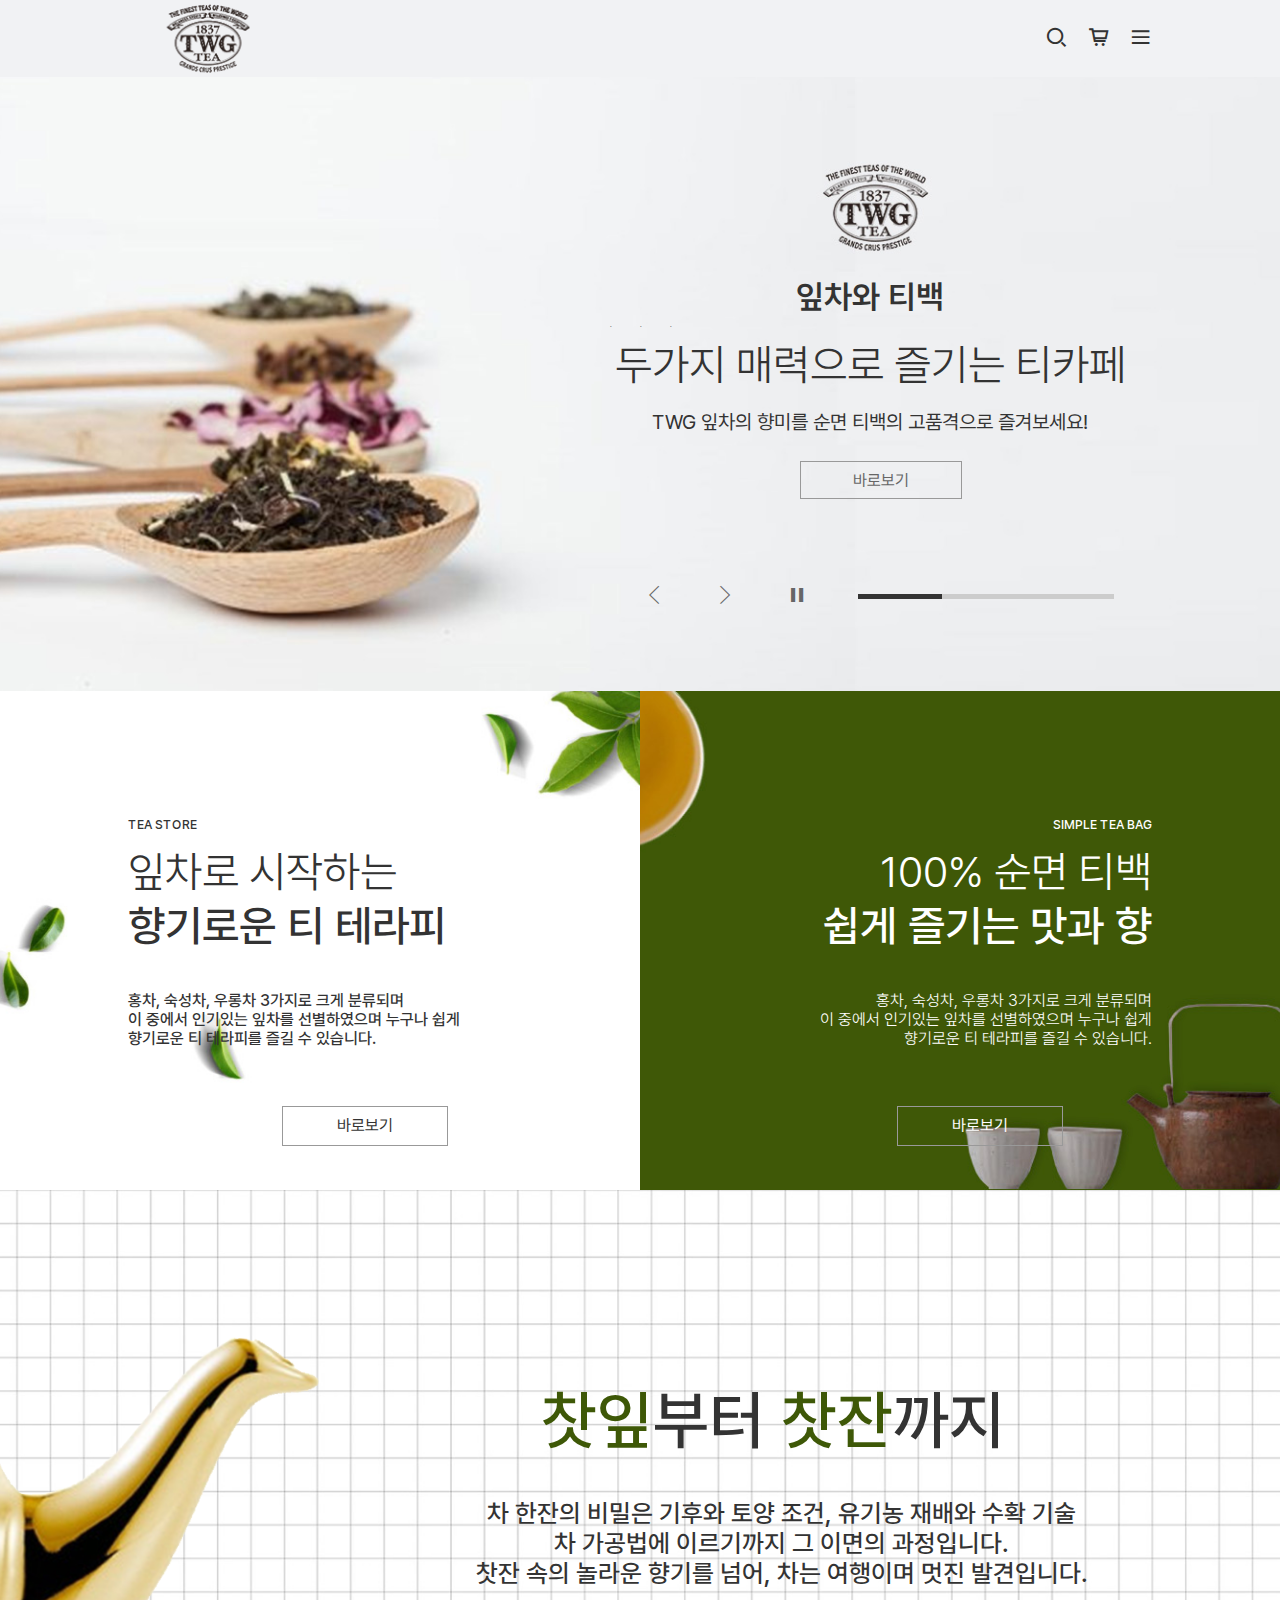
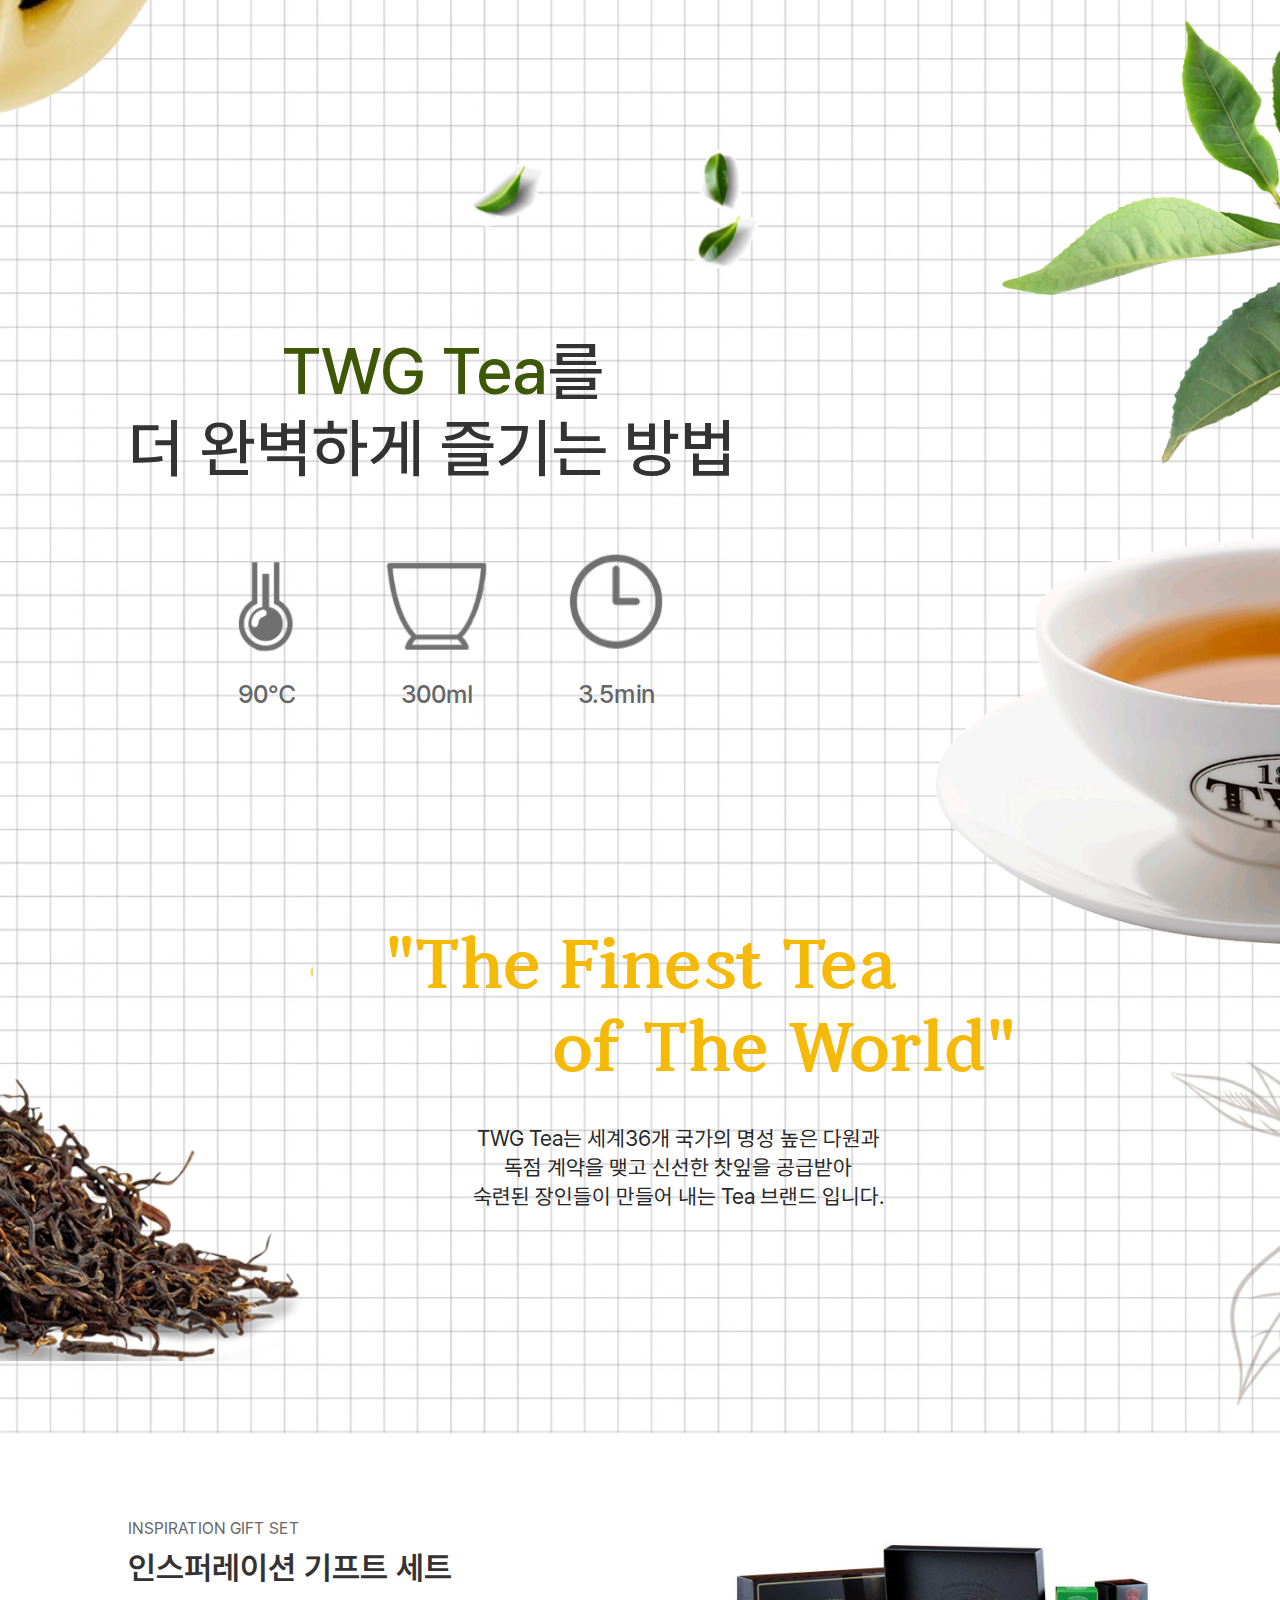
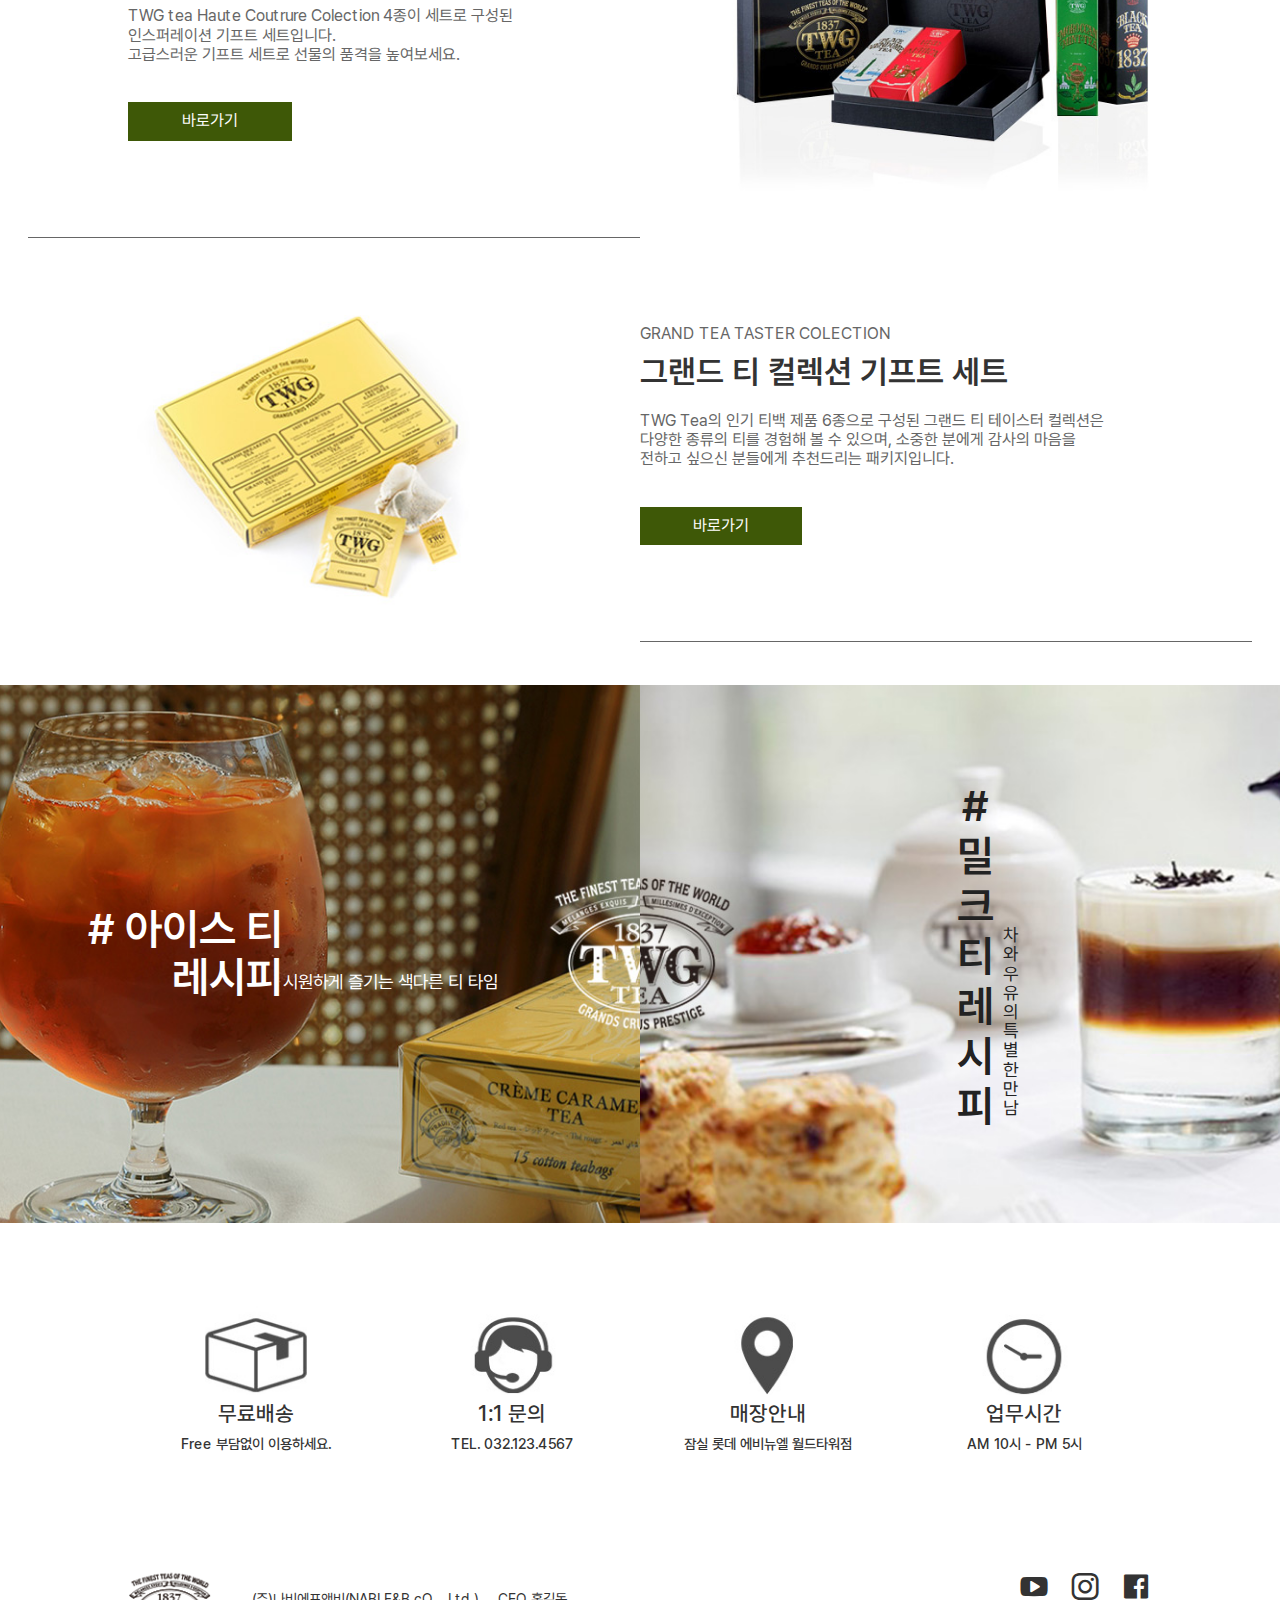
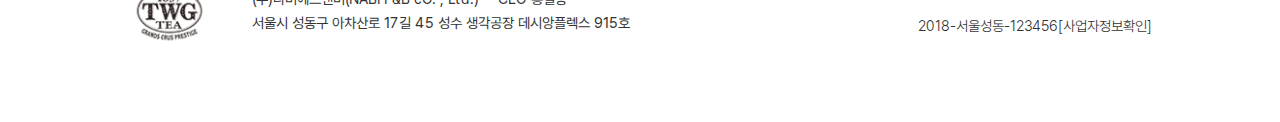
==== commit 18512d06: "0610" ====
--- a/index.html
+++ b/index.html
@@ -8,6 +8,7 @@
     <link rel="stylesheet" href="./css/reset.css">
     <link rel="stylesheet" href="./css/xeicon.min.css">
     <link rel="stylesheet" href="./css/twg_index_pc.min.css">
+    <meta property="og:image" content="https://very503.github.io/twgtea/images/sub03_image/sub03_cnt02_01.jpg">
     <script src="./js/jquery-3.6.0.min.js"></script>
     <script src="./js/twg_index.js"></script>
     <script src="./js/common.js"></script>
@@ -138,10 +139,12 @@
                                 <h5>3.5min</h5>
                             </div>
                         </div>
-                        <div class="image i3"></div>
-                    </article>
-                </div>
-                <div class="artBTm">
+                        <div class="images">
+                            <div class="image i3"></div>
+                        </div>
+                    </article>
+                </div>
+                <div class="artBtm">
                     <article>
                         <div class="texts">
                             <h3>"The Finest Tea<br><span>of The World"</span></h3>
@@ -149,7 +152,7 @@
                                 독점 계약을 맺고 신선한 찻잎을 공급받아<br>
                                 숙련된 장인들이 만들어 내는 Tea 브랜드 입니다.</p>
                             </div>
-                            <div class="image">
+                            <div class="images">
                                 <div class="image i4"></div>
                                 <div class="image i5"></div>
                             </div>
--- a/css/twg_index_pc.min.css
+++ b/css/twg_index_pc.min.css
@@ -1,2 +1,2 @@
-html{font-size:3vw}html body{font-size:0.7vw;overflow-x:hidden}@font-face{font-family:"xe";src:url("./fonts/xeicon.ttf") format("truetype")}@font-face{font-family:"ptr";src:url("./fonts/Pretendard-Regular.ttf") format("truetype")}@font-face{font-family:"ptm";src:url("./fonts/Pretendard-Medium.ttf") format("truetype")}@font-face{font-family:"ptl";src:url("./fonts/Pretendard-Light.ttf") format("truetype")}@font-face{font-family:"ptsb";src:url("./fonts/Pretendard-SemiBold.ttf") format("truetype")}@font-face{font-family:"hlb";src:url("./fonts/HallymMjo-Bold.ttf") format("truetype")}@font-face{font-family:"hlr";src:url("./fonts/HallymMjo-Regular.ttf") format("truetype")}.hdrWrap{background-color:#f1f2f4}.hdrWrap header{width:80%;max-width:1080px;margin:0 auto;display:-webkit-box;display:-ms-flexbox;display:flex;-webkit-box-pack:justify;-ms-flex-pack:justify;justify-content:space-between;line-height:min(80px,2rem)}.hdrWrap header .logo{width:calc(100% / 12);height:min(80px,2rem);background-size:cover;background-repeat:no-repeat;background-position:center;background-image:url("../images/index_image/logo.png");margin-left:min(40px,1rem);cursor:pointer}.hdrWrap header .logo a{display:block;width:100%;height:100%}.hdrWrap header .menu{display:-webkit-box;display:-ms-flexbox;display:flex;-webkit-box-pack:justify;-ms-flex-pack:justify;justify-content:space-between;font-family:'xe';font-size:min(26px,2.6em);color:#333}.hdrWrap header .menu li{margin-left:min(20px,0.5rem);cursor:pointer}.menuBoxWrap{background-color:#fff;height:0;-webkit-transition:height 0.5s;transition:height 0.5s}.menuBoxWrap.on{height:min(80px,2rem)}.menuBoxWrap .menuBox{width:80%;max-width:1080px;margin:0 auto;line-height:min(80px,2rem)}.menuBoxWrap .menuBox .menu{display:-webkit-box;display:-ms-flexbox;display:flex;-webkit-box-pack:justify;-ms-flex-pack:justify;justify-content:space-between;width:calc(100% / 12 * 3.2);margin-left:auto;font-family:'ptr';font-size:min(22px,2.2em);color:#333}.menuBoxWrap .menuBox .menu li{cursor:pointer}.mnWrap main{position:relative}.mnWrap main .mnView{width:100%;overflow:hidden}.mnWrap main .mnView .mnGroup{width:300%;display:-webkit-box;display:-ms-flexbox;display:flex;-webkit-box-pack:justify;-ms-flex-pack:justify;justify-content:space-between}.mnWrap main .mnView .mnGroup .mn{width:calc(100% / 3);position:relative}.mnWrap main .mnView .mnGroup .mn .image{height:min(640px,16rem);background-size:cover;background-repeat:no-repeat;background-position:center}.mnWrap main .mnView .mnGroup .mn .image.i1{background-image:url("../images/index_image/main_1.jpg")}.mnWrap main .mnView .mnGroup .mn .image.i2{background-image:url("../images/index_image/main_1.jpg")}.mnWrap main .mnView .mnGroup .mn .image.i3{background-image:url("../images/index_image/main_1.jpg")}.mnWrap main .mnView .mnGroup .mn .texts{width:80%;max-width:1080px;margin:0 auto;position:absolute;left:0;right:0;margin:auto;top:min(210px,5.25rem)}.mnWrap main .mnView .mnGroup .mn .texts h3{width:calc(100% / 12 * 6.6);margin-left:auto;text-align:center;font-family:'ptsb';font-size:min(36px,3.6em);line-height:min(40px,1rem);color:#333}.mnWrap main .mnView .mnGroup .mn .texts .dot{display:-webkit-box;display:-ms-flexbox;display:flex;width:calc(100% / 12 * 5);margin-left:auto;margin-right:min(120px,3rem)}.mnWrap main .mnView .mnGroup .mn .texts .dot li{margin-right:min(30px,0.75rem);font-size:min(2px,2em);color:#333;line-height:min(20px,0.5rem)}.mnWrap main .mnView .mnGroup .mn .texts h2{width:calc(100% / 12 * 6.6);margin-left:auto;text-align:center;font-family:'ptl';font-size:min(48px,4.8em);line-height:min(60px,1.5rem);color:#333}.mnWrap main .mnView .mnGroup .mn .texts h5{width:calc(100% / 12 * 6.6);margin-left:auto;text-align:center;font-family:'ptr';font-size:min(20px,2.5em);line-height:min(60px,1.5rem);color:#333}.mnWrap main .mts{width:80%;max-width:1080px;margin:0 auto;position:absolute;left:0;right:0;margin:auto;top:min(400px,10rem)}.mnWrap main .mts .vwbtn{margin-left:min(700px,17.5rem);font-family:'ptr';font-size:min(18px,1.8em);line-height:min(40px,1rem);height:min(40px,1rem);color:#666;width:calc(100% / 12 * 1.9);border:1px solid #999;text-align:center;cursor:pointer}.mnWrap main .mts .control{display:-webkit-box;display:-ms-flexbox;display:flex;-webkit-box-pack:justify;-ms-flex-pack:justify;justify-content:space-between;margin-top:min(80px,2rem)}.mnWrap main .mts .control .btns{display:-webkit-box;display:-ms-flexbox;display:flex;-webkit-box-pack:justify;-ms-flex-pack:justify;justify-content:space-between;width:calc(100% / 12 * 2.2);margin-left:auto;margin-right:min(40px,1rem);font-family:'xe';font-size:min(27px,2.7em);line-height:min(40px,1rem);color:#666}.mnWrap main .mts .control .btns li{margin:0 10px;cursor:pointer}.mnWrap main .mts .control .bar{width:calc(100% / 12 * 3);margin-right:min(40px,1rem);height:5px;background-color:#ccc;margin-top:18px}.mnWrap main .mts .control .bar .barbg{width:33%;height:5px;background-color:#333}.bnrWrap .banner{width:80%;max-width:1080px;margin:0 auto}.bnrWrap .banner.bnr01{display:-webkit-box;display:-ms-flexbox;display:flex;-webkit-box-pack:justify;-ms-flex-pack:justify;justify-content:space-between}.bnrWrap .banner.bnr01 .bnrLeft{width:50%;position:relative}.bnrWrap .banner.bnr01 .bnrLeft .image{width:100%;direction:rtl}.bnrWrap .banner.bnr01 .bnrLeft .image .ovrGrid{width:calc((100vw - 1080px) / 2 + 100%);min-width:calc((100vw - 80vw) / 2 + 100%);height:min(520px,13rem);background-size:cover;background-repeat:no-repeat;background-position:center;background-image:url("../images/index_image/banner_bg01.jpg")}.bnrWrap .banner.bnr01 .bnrLeft .texts{position:absolute;top:min(120px,3rem);color:#333}.bnrWrap .banner.bnr01 .bnrLeft .texts h5{font-family:'ptm';font-size:min(14px,1.4em);line-height:min(40px,1rem)}.bnrWrap .banner.bnr01 .bnrLeft .texts h2{font-family:'ptl';font-size:min(48px,4.8em);line-height:min(55px,1.4rem)}.bnrWrap .banner.bnr01 .bnrLeft .texts h2 span{font-family:'ptm'}.bnrWrap .banner.bnr01 .bnrLeft .texts p{margin-top:min(40px,1rem);font-family:'ptm';font-size:min(18px,1.8em);line-height:min(20px,0.5rem);height:min(60px,1.5rem)}.bnrWrap .banner.bnr01 .bnrLeft .texts .btn{margin-top:min(60px,1.5rem);margin-left:min(160px,4rem);width:calc(100% / 6 * 3);font-family:'ptr';font-size:min(18px,1.8em);line-height:min(40px,1rem);text-align:center;border:1px solid #999;cursor:pointer}.bnrWrap .banner.bnr01 .bnrRight{width:50%;position:relative}.bnrWrap .banner.bnr01 .bnrRight .image{width:100%}.bnrWrap .banner.bnr01 .bnrRight .image .ovrGrid{width:calc((100vw - 1080px) / 2 + 100%);min-width:calc((100vw - 80vw) / 2 + 100%);height:min(520px,13rem);background-size:cover;background-repeat:no-repeat;background-position:center;background-image:url("../images/index_image/banner_bg02.jpg")}.bnrWrap .banner.bnr01 .bnrRight .texts{position:absolute;top:min(120px,3rem);right:0;color:#fff;text-align:right}.bnrWrap .banner.bnr01 .bnrRight .texts h5{font-family:'ptm';font-size:min(14px,1.4em);line-height:min(40px,1rem)}.bnrWrap .banner.bnr01 .bnrRight .texts h2{font-family:'ptl';font-size:min(48px,4.8em);line-height:min(55px,1.4rem)}.bnrWrap .banner.bnr01 .bnrRight .texts h2 span{font-family:'ptm'}.bnrWrap .banner.bnr01 .bnrRight .texts p{margin-top:min(40px,1rem);font-family:'ptl';font-size:min(18px,1.8em);line-height:min(20px,0.5rem);height:min(60px,1.5rem)}.bnrWrap .banner.bnr01 .bnrRight .texts .btn{margin-top:min(60px,1.5rem);margin-left:min(80px,2rem);width:calc(100% / 6 * 3);font-family:'ptr';font-size:min(18px,1.8em);line-height:min(40px,1rem);text-align:center;border:1px solid #999;cursor:pointer}.bnrWrap .banner.bnr02{width:80%;max-width:1080px;margin:0 auto;display:-webkit-box;display:-ms-flexbox;display:flex}.bnrWrap .banner.bnr02 .bnrLeft{position:relative;width:50%;direction:rtl}.bnrWrap .banner.bnr02 .bnrLeft .ovrGrid{background-size:cover;background-repeat:no-repeat;background-position:center;background-position:right;width:calc((100vw - 1080px) / 2 + 100%);min-width:calc((100vw - 80vw) / 2 + 100%);margin-left:calc((100vw - 1080px) / -2);height:min(560px,14rem);background-image:url("../images/index_image/banner02_bg01.jpg")}.bnrWrap .banner.bnr02 .bnrLeft .texts{position:absolute;top:220px;left:calc((100vw - 1080px) / -5);direction:ltr;display:-webkit-box;display:-ms-flexbox;display:flex;color:#fff}.bnrWrap .banner.bnr02 .bnrLeft .texts h2{font-family:'ptsb';font-size:min(48px,4.8em);line-height:min(50px,1.25rem);text-align:right}.bnrWrap .banner.bnr02 .bnrLeft .texts h5{margin-top:min(50px,1.25rem);font-family:'ptr';font-size:min(20px,2em);line-height:min(60px,1.5rem)}.bnrWrap .banner.bnr02 .bnrRight{position:relative;width:50%}.bnrWrap .banner.bnr02 .bnrRight .ovrGrid{background-size:cover;background-repeat:no-repeat;background-position:center;background-position:left;width:calc((100vw - 1080px) / 2 + 100%);min-width:calc((100vw - 80vw) / 2 + 100%);height:min(560px,14rem);background-image:url("../images/index_image/banner02_bg02.jpg")}.bnrWrap .banner.bnr02 .bnrRight .texts{position:absolute;top:min(100px,2.5rem);left:min(330px,8.25rem);display:-webkit-box;display:-ms-flexbox;display:flex;color:#222}.bnrWrap .banner.bnr02 .bnrRight .texts h2{font-family:'ptsb';font-size:min(48px,4.8em);line-height:min(50px,3.6rem);text-align:center}.bnrWrap .banner.bnr02 .bnrRight .texts h5{margin-top:min(145px,3.75rem);font-family:'ptr';font-size:min(20px,2em);line-height:min(20px,0.5rem);margin-left:min(10px,0.25rem)}.cntWrap.cntWrap01{height:min(1920px,48rem);background-size:cover;background-repeat:no-repeat;background-position:center;background-image:url("../images/index_image/cnt01_bg.jpg")}.cntWrap.cntWrap01 .content.cnt01 .artTop article{position:relative}.cntWrap.cntWrap01 .content.cnt01 .artTop article .texts{width:80%;max-width:1080px;margin:0 auto}.cntWrap.cntWrap01 .content.cnt01 .artTop article .texts h3{padding-top:min(200px,5rem);margin-left:min(430px,10.75rem);font-family:'ptm';font-size:min(72px,7.2em);color:#333}.cntWrap.cntWrap01 .content.cnt01 .artTop article .texts h3 span{color:#3e5807}.cntWrap.cntWrap01 .content.cnt01 .artTop article .texts p{width:calc(100% / 12 * 8);margin-left:auto;margin-right:min(30px,0.75rem);padding-top:min(40px,1rem);font-family:'ptm';font-size:min(28px,2.8em);color:#333;text-align:center}.cntWrap.cntWrap01 .content.cnt01 .artTop article .image{position:absolute;left:0;right:0;margin:auto;top:0;width:100%;display:-webkit-box;display:-ms-flexbox;display:flex;-webkit-box-pack:justify;-ms-flex-pack:justify;justify-content:space-between;background-size:cover;background-repeat:no-repeat;background-position:center}.cntWrap.cntWrap01 .content.cnt01 .artTop article .image.i1{margin-top:min(80px,2rem);margin-left:0;width:min(600px,15rem);height:min(550px,13.75rem);background-image:url("../images/index_image/cnt01_fat.png")}.cntWrap.cntWrap01 .content.cnt01 .artTop article .image.i2{margin-top:min(360px,9rem);margin-right:0;width:min(560px,14rem);height:min(550px,13.75rem);background-image:url("../images/index_image/cnt01_leaf.png")}.cntWrap.cntWrap01 .content.cnt01 .artMid{position:relative}.cntWrap.cntWrap01 .content.cnt01 .artMid .texts{width:80%;max-width:1080px;margin:0 auto}.cntWrap.cntWrap01 .content.cnt01 .artMid .texts h3{margin-top:min(360px,9rem);padding-left:0;font-family:'ptm';font-size:min(72px,7.2em);color:#333}.cntWrap.cntWrap01 .content.cnt01 .artMid .texts h3 span{margin-left:min(160px,4rem);color:#3e5807}.cntWrap.cntWrap01 .content.cnt01 .artMid .icons{width:80%;max-width:1080px;margin:0 auto;display:-webkit-box;display:-ms-flexbox;display:flex;margin-top:min(60px,1.5rem)}.cntWrap.cntWrap01 .content.cnt01 .artMid .icons .tem{width:calc(100% / 12);margin-left:min(100px,2.5rem);margin-right:min(80px,2rem)}.cntWrap.cntWrap01 .content.cnt01 .artMid .icons .tem .image{background-size:cover;background-repeat:no-repeat;background-position:center;cursor:pointer}.cntWrap.cntWrap01 .content.cnt01 .artMid .icons .tem .image.i01{height:min(120px,3rem);background-image:url("../images/index_image/cnt01_icon_tem.png")}.cntWrap.cntWrap01 .content.cnt01 .artMid .icons .tem .image.i01:hover{background-image:url("../images/index_image/cnt01_icon_tem_1.png")}.cntWrap.cntWrap01 .content.cnt01 .artMid .icons .tem h5{font-family:'ptm';font-size:min(28px,2.8em);color:#666;text-align:center;margin-top:min(20px,0.5rem)}.cntWrap.cntWrap01 .content.cnt01 .artMid .icons .cup{width:calc(100% / 12 * 1.2);margin-right:min(80px,2rem)}.cntWrap.cntWrap01 .content.cnt01 .artMid .icons .cup .image{background-size:cover;background-repeat:no-repeat;background-position:center;cursor:pointer}.cntWrap.cntWrap01 .content.cnt01 .artMid .icons .cup .image.i02{height:min(110px,2.75rem);background-image:url("../images/index_image/cnt01_icon_cup.png")}.cntWrap.cntWrap01 .content.cnt01 .artMid .icons .cup .image.i02:hover{background-image:url("../images/index_image/cnt01_icon_cup_1.png")}.cntWrap.cntWrap01 .content.cnt01 .artMid .icons .cup h5{font-family:'ptm';font-size:min(28px,2.8em);color:#666;text-align:center;margin-top:min(30px,0.75rem)}.cntWrap.cntWrap01 .content.cnt01 .artMid .icons .time{width:calc(100% / 12 * 1.2)}.cntWrap.cntWrap01 .content.cnt01 .artMid .icons .time .image{background-size:cover;background-repeat:no-repeat;background-position:center;cursor:pointer}.cntWrap.cntWrap01 .content.cnt01 .artMid .icons .time .image.i03{height:min(110px,2.75rem);background-image:url("../images/index_image/cnt01_icon_clock.png")}.cntWrap.cntWrap01 .content.cnt01 .artMid .icons .time .image.i03:hover{background-image:url("../images/index_image/cnt01_icon_clock_1.png")}.cntWrap.cntWrap01 .content.cnt01 .artMid .icons .time h5{font-family:'ptm';font-size:min(28px,2.8em);color:#666;text-align:center;margin-top:min(30px,0.75rem)}.cntWrap.cntWrap01 .content.cnt01 .artMid .image.i3{width:min(680px,18rem);position:absolute;right:0;top:200px;background-size:cover;background-repeat:no-repeat;background-position:center;height:min(440px,11rem);background-image:url("../images/index_image/cnt01_teacup.png")}.cntWrap.cntWrap01 .content.cnt01 .artBTm{position:relative}.cntWrap.cntWrap01 .content.cnt01 .artBTm .texts{width:80%;max-width:1080px;margin:0 auto;text-align:center}.cntWrap.cntWrap01 .content.cnt01 .artBTm .texts h3{font-family:'hlb';font-size:min(72px,7.2em);color:#f5ba08;margin-top:min(220px,5.5rem)}.cntWrap.cntWrap01 .content.cnt01 .artBTm .texts h3 span{margin-left:min(300px,7.5rem)}.cntWrap.cntWrap01 .content.cnt01 .artBTm .texts p{font-family:'ptr';font-size:min(24px,2.4em);color:#282828;line-height:min(30px,0.75rem);margin-top:min(40px,1rem);margin-left:min(80px,2rem)}.cntWrap.cntWrap01 .content.cnt01 .artBTm .image{position:absolute;left:0;right:0;margin:auto;top:min(-20px,-0.5rem);display:-webkit-box;display:-ms-flexbox;display:flex;-webkit-box-pack:justify;-ms-flex-pack:justify;justify-content:space-between;background-size:cover;background-repeat:no-repeat;background-position:center;height:min(480px,12rem)}.cntWrap.cntWrap01 .content.cnt01 .artBTm .image.i4{margin-left:0;width:min(690px,17.25rem);background-image:url("../images/index_image/cnt01_tea.png")}.cntWrap.cntWrap01 .content.cnt01 .artBTm .image.i5{margin-right:0;margin-top:min(70px,1.75rem);width:min(380px,9.5rem);background-image:url("../images/index_image/cnt01_lineleaf.png")}.cntWrap .content.cnt02{width:80%;max-width:1080px;margin:0 auto;margin-top:min(80px,2rem)}.cntWrap .content.cnt02 section .artTop article{display:-webkit-box;display:-ms-flexbox;display:flex;-webkit-box-pack:justify;-ms-flex-pack:justify;justify-content:space-between}.cntWrap .content.cnt02 section .artTop article .texts{width:calc(100% / 12 * 6)}.cntWrap .content.cnt02 section .artTop article .texts h5{font-family:'ptr';font-size:min(18px,1.8em);color:#666;line-height:min(40px,1rem)}.cntWrap .content.cnt02 section .artTop article .texts h3{font-family:'ptsb';font-size:min(36px,3.6em);color:#333;line-height:min(40px,1rem)}.cntWrap .content.cnt02 section .artTop article .texts p{font-family:'ptr';font-size:min(18px,1.8em);color:#666;line-height:min(20px,0.5rem);height:min(80px,2rem);margin-top:min(20px,0.5rem)}.cntWrap .content.cnt02 section .artTop article .texts .btn{font-family:'ptr';font-size:min(18px,1.8em);color:#fff;line-height:min(40px,1rem);width:calc(100% / 5 * 1.6);background-color:#3e5807;text-align:center;margin-top:min(20px,0.5rem);cursor:pointer}.cntWrap .content.cnt02 section .artTop article .texts::after{content:'';display:block;margin-top:min(100px,2.5rem);width:calc((100vw - 1080px) / 2 + 100%);margin-left:calc((100vw - 1080px) / -2);height:1px;background-color:#666}.cntWrap .content.cnt02 section .artTop article .image{background-size:cover;background-repeat:no-repeat;background-position:center;margin-top:min(30px,0.75rem);width:calc(100% / 12 * 5.5);height:min(300px,7.5rem);background-image:url("../images/index_image/cnt02_01.jpg")}.cntWrap .content.cnt02 section .artBtm{margin-top:min(80px,2rem)}.cntWrap .content.cnt02 section .artBtm article{display:-webkit-box;display:-ms-flexbox;display:flex;-webkit-box-pack:justify;-ms-flex-pack:justify;justify-content:space-between}.cntWrap .content.cnt02 section .artBtm article .image{background-size:cover;background-repeat:no-repeat;background-position:center;width:calc(100% / 12 * 5.5);height:min(386px,9.65rem);background-image:url("../images/index_image/cnt02_02.jpg")}.cntWrap .content.cnt02 section .artBtm article .texts{width:calc(100% / 12 * 6)}.cntWrap .content.cnt02 section .artBtm article .texts h5{font-family:'ptr';font-size:min(18px,1.8em);color:#666;line-height:min(40px,1rem)}.cntWrap .content.cnt02 section .artBtm article .texts h3{font-family:'ptsb';font-size:min(36px,3.6em);color:#333;line-height:min(40px,1rem)}.cntWrap .content.cnt02 section .artBtm article .texts p{font-family:'ptr';font-size:min(18px,1.8em);color:#666;line-height:min(20px,0.5rem);height:min(80px,2rem);margin-top:min(20px,0.5rem)}.cntWrap .content.cnt02 section .artBtm article .texts .btn{font-family:'ptr';font-size:min(18px,1.8em);color:#fff;line-height:min(40px,1rem);width:calc(100% / 6 * 1.9);background-color:#3e5807;text-align:center;margin-top:min(20px,0.5rem);cursor:pointer}.cntWrap .content.cnt02 section .artBtm article .texts::after{content:'';display:block;margin-top:min(100px,2.5rem);width:calc((100vw - 1080px) / 2 + 100%);height:1px;background-color:#666}.cntWrap .content.cnt03{width:80%;max-width:1080px;margin:0 auto;margin-top:min(80px,2rem)}.cntWrap .content.cnt03 section{display:-webkit-box;display:-ms-flexbox;display:flex}.cntWrap .content.cnt03 section article{width:calc(100% / 4)}.cntWrap .content.cnt03 section article .image{width:calc(100% / 4 * 1.6);margin:0 auto;background-size:cover;background-repeat:no-repeat;background-position:center;height:min(100px,2.5rem)}.cntWrap .content.cnt03 section article .image.i1{background-image:url("../images/index_image/cnt03_icon01.jpg")}.cntWrap .content.cnt03 section article .image.i2{background-image:url("../images/index_image/cnt03_icon02.jpg")}.cntWrap .content.cnt03 section article .image.i3{background-image:url("../images/index_image/cnt03_icon03.jpg")}.cntWrap .content.cnt03 section article .image.i4{background-image:url("../images/index_image/cnt03_icon04.jpg")}.cntWrap .content.cnt03 section article .texts h3{font-family:'ptm';font-size:min(24px,2.4em);color:#333;line-height:min(40px,1rem);text-align:center}.cntWrap .content.cnt03 section article .texts h5{font-family:'ptm';font-size:min(16px,1.6em);color:#333;line-height:min(20px,0.5rem);text-align:center}.ftrWrap{margin-top:min(40px,1rem)}.ftrWrap footer{width:80%;max-width:1080px;margin:0 auto;display:-webkit-box;display:-ms-flexbox;display:flex;-webkit-box-pack:justify;-ms-flex-pack:justify;justify-content:space-between;padding:min(80px,2rem) 0}.ftrWrap footer .ftrLeft{width:calc(100% / 12 * 6.5);display:-webkit-box;display:-ms-flexbox;display:flex}.ftrWrap footer .ftrLeft .logo{width:calc(100% / 6.5);background-size:cover;background-repeat:no-repeat;background-position:center;height:min(80px,2rem);background-image:url("../images/index_image/logo.png")}.ftrWrap footer .ftrLeft .info{width:calc(100% / 6.5 * 5);margin-left:min(40px,1rem);margin-top:min(20px,0.5rem);font-family:'ptr';font-size:min(16px,1.6em);color:#333;line-height:min(25px,0.6rem)}.ftrWrap footer .ftrLeft .info h3 span{margin-left:min(20px,0.5rem)}.ftrWrap footer .ftrRight .sns{display:-webkit-box;display:-ms-flexbox;display:flex;-webkit-box-pack:justify;-ms-flex-pack:justify;justify-content:space-between;-webkit-box-pack:end;-ms-flex-pack:end;justify-content:end;font-family:'xe';font-size:min(36px,3.6em);color:#333;line-height:min(40px,1rem)}.ftrWrap footer .ftrRight .sns li{margin-left:min(20px,0.5rem)}.ftrWrap footer .ftrRight h5{font-family:'ptl';font-size:min(16px,1.6em);color:#333;line-height:min(40px,1rem)}
+html{font-size:3vw}html body{font-size:0.7vw;overflow-x:hidden}@font-face{font-family:"xe";src:url("./fonts/xeicon.ttf") format("truetype")}@font-face{font-family:"ptr";src:url("./fonts/Pretendard-Regular.ttf") format("truetype")}@font-face{font-family:"ptm";src:url("./fonts/Pretendard-Medium.ttf") format("truetype")}@font-face{font-family:"ptl";src:url("./fonts/Pretendard-Light.ttf") format("truetype")}@font-face{font-family:"ptsb";src:url("./fonts/Pretendard-SemiBold.ttf") format("truetype")}@font-face{font-family:"hlb";src:url("./fonts/HallymMjo-Bold.ttf") format("truetype")}@font-face{font-family:"hlr";src:url("./fonts/HallymMjo-Regular.ttf") format("truetype")}.hdrWrap{background-color:#f1f2f4}.hdrWrap header{width:80%;max-width:1080px;margin:0 auto;display:-webkit-box;display:-ms-flexbox;display:flex;-webkit-box-pack:justify;-ms-flex-pack:justify;justify-content:space-between;line-height:min(80px,2rem)}.hdrWrap header .logo{width:calc(100% / 12);height:min(80px,2rem);background-size:cover;background-repeat:no-repeat;background-position:center;background-image:url("../images/index_image/logo.png");margin-left:min(40px,1rem);cursor:pointer}.hdrWrap header .logo a{display:block;width:100%;height:100%}.hdrWrap header .menu{display:-webkit-box;display:-ms-flexbox;display:flex;-webkit-box-pack:justify;-ms-flex-pack:justify;justify-content:space-between;font-family:'xe';font-size:min(26px,2.6em);color:#333}.hdrWrap header .menu li{margin-left:min(20px,0.5rem);cursor:pointer}.menuBoxWrap{background-color:#fff;height:0;-webkit-transition:height 0.5s;transition:height 0.5s;overflow:hidden}.menuBoxWrap.on{height:min(80px,2rem)}.menuBoxWrap .menuBox{width:80%;max-width:1080px;margin:0 auto;line-height:min(80px,2rem)}.menuBoxWrap .menuBox .menu{display:-webkit-box;display:-ms-flexbox;display:flex;-webkit-box-pack:justify;-ms-flex-pack:justify;justify-content:space-between;width:calc(100% / 12 * 3.2);margin-left:auto;font-family:'ptr';font-size:min(22px,2.2em);color:#333}.menuBoxWrap .menuBox .menu li{cursor:pointer}.mnWrap main{position:relative}.mnWrap main .mnView{width:100%;overflow:hidden}.mnWrap main .mnView .mnGroup{width:300%;display:-webkit-box;display:-ms-flexbox;display:flex;-webkit-box-pack:justify;-ms-flex-pack:justify;justify-content:space-between}.mnWrap main .mnView .mnGroup .mn{width:calc(100% / 3);position:relative}.mnWrap main .mnView .mnGroup .mn .image{height:min(640px,16rem);background-size:cover;background-repeat:no-repeat;background-position:center}.mnWrap main .mnView .mnGroup .mn .image.i1{background-image:url("../images/index_image/main_1.jpg")}.mnWrap main .mnView .mnGroup .mn .image.i2{background-image:url("../images/index_image/main_2.jpg")}.mnWrap main .mnView .mnGroup .mn .image.i3{background-image:url("../images/index_image/main_3.jpg")}.mnWrap main .mnView .mnGroup .mn .texts{width:80%;max-width:1080px;margin:0 auto;position:absolute;left:0;right:0;margin:auto;top:min(210px,5.25rem)}.mnWrap main .mnView .mnGroup .mn .texts h3{width:calc(100% / 12 * 6.6);margin-left:auto;text-align:center;font-family:'ptsb';font-size:min(36px,3.6em);line-height:min(40px,1rem);color:#333}.mnWrap main .mnView .mnGroup .mn .texts .dot{display:-webkit-box;display:-ms-flexbox;display:flex;width:calc(100% / 12 * 5);margin-left:auto;margin-right:min(120px,3rem)}.mnWrap main .mnView .mnGroup .mn .texts .dot li{margin-right:min(30px,0.75rem);font-size:min(2px,2em);color:#333;line-height:min(20px,0.5rem)}.mnWrap main .mnView .mnGroup .mn .texts h2{width:calc(100% / 12 * 6.6);margin-left:auto;text-align:center;font-family:'ptl';font-size:min(48px,4.8em);line-height:min(60px,1.5rem);color:#333}.mnWrap main .mnView .mnGroup .mn .texts h5{width:calc(100% / 12 * 6.6);margin-left:auto;text-align:center;font-family:'ptr';font-size:min(20px,2.5em);line-height:min(60px,1.5rem);color:#333}.mnWrap main .mts{width:80%;max-width:1080px;margin:0 auto;position:absolute;left:0;right:0;margin:auto;top:min(400px,10rem)}.mnWrap main .mts .vwbtn{margin-left:min(700px,17.5rem);font-family:'ptr';font-size:min(18px,1.8em);line-height:min(40px,1rem);height:min(40px,1rem);color:#666;width:calc(100% / 12 * 1.9);border:1px solid #999;text-align:center;cursor:pointer}.mnWrap main .mts .control{display:-webkit-box;display:-ms-flexbox;display:flex;-webkit-box-pack:justify;-ms-flex-pack:justify;justify-content:space-between;margin-top:min(80px,2rem)}.mnWrap main .mts .control .btns{display:-webkit-box;display:-ms-flexbox;display:flex;-webkit-box-pack:justify;-ms-flex-pack:justify;justify-content:space-between;width:calc(100% / 12 * 2.2);margin-left:auto;margin-right:min(40px,1rem);font-family:'xe';font-size:min(27px,2.7em);line-height:min(40px,1rem);color:#666}.mnWrap main .mts .control .btns li{margin:0 10px;cursor:pointer}.mnWrap main .mts .control .bar{width:calc(100% / 12 * 3);margin-right:min(40px,1rem);height:5px;background-color:#ccc;margin-top:18px}.mnWrap main .mts .control .bar .barbg{width:33%;height:5px;background-color:#333}.bnrWrap .banner{width:80%;max-width:1080px;margin:0 auto}.bnrWrap .banner.bnr01{display:-webkit-box;display:-ms-flexbox;display:flex;-webkit-box-pack:justify;-ms-flex-pack:justify;justify-content:space-between}.bnrWrap .banner.bnr01 .bnrLeft{width:50%;position:relative}.bnrWrap .banner.bnr01 .bnrLeft .image{width:100%;direction:rtl}.bnrWrap .banner.bnr01 .bnrLeft .image .ovrGrid{width:calc((100vw - 1080px) / 2 + 100%);min-width:calc((100vw - 80vw) / 2 + 100%);height:min(520px,13rem);background-size:cover;background-repeat:no-repeat;background-position:center;background-image:url("../images/index_image/banner_bg01.jpg")}.bnrWrap .banner.bnr01 .bnrLeft .texts{position:absolute;top:min(120px,3rem);color:#333}.bnrWrap .banner.bnr01 .bnrLeft .texts h5{font-family:'ptm';font-size:min(14px,1.4em);line-height:min(40px,1rem)}.bnrWrap .banner.bnr01 .bnrLeft .texts h2{font-family:'ptl';font-size:min(48px,4.8em);line-height:min(55px,1.4rem)}.bnrWrap .banner.bnr01 .bnrLeft .texts h2 span{font-family:'ptm'}.bnrWrap .banner.bnr01 .bnrLeft .texts p{margin-top:min(40px,1rem);font-family:'ptm';font-size:min(18px,1.8em);line-height:min(20px,0.5rem);height:min(60px,1.5rem)}.bnrWrap .banner.bnr01 .bnrLeft .texts .btn{margin-top:min(60px,1.5rem);margin-left:min(160px,4rem);width:calc(100% / 6 * 3);font-family:'ptr';font-size:min(18px,1.8em);line-height:min(40px,1rem);text-align:center;border:1px solid #999;cursor:pointer}.bnrWrap .banner.bnr01 .bnrRight{width:50%;position:relative}.bnrWrap .banner.bnr01 .bnrRight .image{width:100%}.bnrWrap .banner.bnr01 .bnrRight .image .ovrGrid{width:calc((100vw - 1080px) / 2 + 100%);min-width:calc((100vw - 80vw) / 2 + 100%);height:min(520px,13rem);background-size:cover;background-repeat:no-repeat;background-position:center;background-image:url("../images/index_image/banner_bg02.jpg")}.bnrWrap .banner.bnr01 .bnrRight .texts{position:absolute;top:min(120px,3rem);right:0;color:#fff;text-align:right}.bnrWrap .banner.bnr01 .bnrRight .texts h5{font-family:'ptm';font-size:min(14px,1.4em);line-height:min(40px,1rem)}.bnrWrap .banner.bnr01 .bnrRight .texts h2{font-family:'ptl';font-size:min(48px,4.8em);line-height:min(55px,1.4rem)}.bnrWrap .banner.bnr01 .bnrRight .texts h2 span{font-family:'ptm'}.bnrWrap .banner.bnr01 .bnrRight .texts p{margin-top:min(40px,1rem);font-family:'ptl';font-size:min(18px,1.8em);line-height:min(20px,0.5rem);height:min(60px,1.5rem)}.bnrWrap .banner.bnr01 .bnrRight .texts .btn{margin-top:min(60px,1.5rem);margin-left:min(80px,2rem);width:calc(100% / 6 * 3);font-family:'ptr';font-size:min(18px,1.8em);line-height:min(40px,1rem);text-align:center;border:1px solid #999;cursor:pointer}.bnrWrap .banner.bnr02{width:80%;max-width:1080px;margin:0 auto;display:-webkit-box;display:-ms-flexbox;display:flex}.bnrWrap .banner.bnr02 .bnrLeft{position:relative;width:50%;direction:rtl}.bnrWrap .banner.bnr02 .bnrLeft .ovrGrid{background-size:cover;background-repeat:no-repeat;background-position:center;background-position:right;width:calc((100vw - 1080px) / 2 + 100%);min-width:calc((100vw - 80vw) / 2 + 100%);margin-left:calc((100vw - 1080px) / -2);height:min(560px,14rem);background-image:url("../images/index_image/banner02_bg01.jpg")}.bnrWrap .banner.bnr02 .bnrLeft .texts{position:absolute;top:220px;left:calc((100vw - 1080px) / -5);direction:ltr;display:-webkit-box;display:-ms-flexbox;display:flex;color:#fff}.bnrWrap .banner.bnr02 .bnrLeft .texts h2{font-family:'ptsb';font-size:min(48px,4.8em);line-height:min(50px,1.25rem);text-align:right}.bnrWrap .banner.bnr02 .bnrLeft .texts h5{margin-top:min(50px,1.25rem);font-family:'ptr';font-size:min(20px,2em);line-height:min(60px,1.5rem)}.bnrWrap .banner.bnr02 .bnrRight{position:relative;width:50%}.bnrWrap .banner.bnr02 .bnrRight .ovrGrid{background-size:cover;background-repeat:no-repeat;background-position:center;background-position:left;width:calc((100vw - 1080px) / 2 + 100%);min-width:calc((100vw - 80vw) / 2 + 100%);height:min(560px,14rem);background-image:url("../images/index_image/banner02_bg02.jpg")}.bnrWrap .banner.bnr02 .bnrRight .texts{position:absolute;top:min(100px,2.5rem);left:min(330px,8.25rem);display:-webkit-box;display:-ms-flexbox;display:flex;color:#222}.bnrWrap .banner.bnr02 .bnrRight .texts h2{font-family:'ptsb';font-size:min(48px,4.8em);line-height:min(50px,3.6rem);text-align:center}.bnrWrap .banner.bnr02 .bnrRight .texts h5{margin-top:min(145px,3.75rem);font-family:'ptr';font-size:min(20px,2em);line-height:min(20px,0.5rem);margin-left:min(10px,0.25rem)}.cntWrap.cntWrap01{height:min(1920px,48rem);background-size:cover;background-repeat:no-repeat;background-position:center;background-image:url("../images/index_image/cnt01_bg.jpg")}.cntWrap.cntWrap01 .content.cnt01 .artTop article{position:relative}.cntWrap.cntWrap01 .content.cnt01 .artTop article .texts{width:80%;max-width:1080px;margin:0 auto}.cntWrap.cntWrap01 .content.cnt01 .artTop article .texts h3{padding-top:min(200px,5rem);margin-left:min(430px,10.75rem);font-family:'ptm';font-size:min(72px,7.2em);color:#333}.cntWrap.cntWrap01 .content.cnt01 .artTop article .texts h3 span{color:#3e5807}.cntWrap.cntWrap01 .content.cnt01 .artTop article .texts p{width:calc(100% / 12 * 8);margin-left:auto;margin-right:min(30px,0.75rem);padding-top:min(40px,1rem);font-family:'ptm';font-size:min(28px,2.8em);color:#333;text-align:center}.cntWrap.cntWrap01 .content.cnt01 .artTop article .image{position:absolute;left:0;right:0;margin:auto;top:0;width:100%;display:-webkit-box;display:-ms-flexbox;display:flex;-webkit-box-pack:justify;-ms-flex-pack:justify;justify-content:space-between;background-size:cover;background-repeat:no-repeat;background-position:center}.cntWrap.cntWrap01 .content.cnt01 .artTop article .image.i1{margin-top:min(80px,2rem);margin-left:-20%;width:min(600px,15rem);height:min(550px,13.75rem);background-image:url("../images/index_image/cnt01_fat.png")}.cntWrap.cntWrap01 .content.cnt01 .artTop article .image.i2{margin-top:min(360px,9rem);margin-right:-20%;width:min(560px,14rem);height:min(550px,13.75rem);background-image:url("../images/index_image/cnt01_leaf.png")}.cntWrap.cntWrap01 .content.cnt01 .artMid{position:relative}.cntWrap.cntWrap01 .content.cnt01 .artMid .texts{width:80%;max-width:1080px;margin:0 auto}.cntWrap.cntWrap01 .content.cnt01 .artMid .texts h3{margin-top:min(360px,9rem);padding-left:0;font-family:'ptm';font-size:min(72px,7.2em);color:#333}.cntWrap.cntWrap01 .content.cnt01 .artMid .texts h3 span{margin-left:min(160px,4rem);color:#3e5807}.cntWrap.cntWrap01 .content.cnt01 .artMid .icons{width:80%;max-width:1080px;margin:0 auto;display:-webkit-box;display:-ms-flexbox;display:flex;margin-top:min(60px,1.5rem)}.cntWrap.cntWrap01 .content.cnt01 .artMid .icons .tem{width:calc(100% / 12);margin-left:min(100px,2.5rem);margin-right:min(80px,2rem)}.cntWrap.cntWrap01 .content.cnt01 .artMid .icons .tem .image{background-size:cover;background-repeat:no-repeat;background-position:center;cursor:pointer}.cntWrap.cntWrap01 .content.cnt01 .artMid .icons .tem .image.i01{height:min(120px,3rem);background-image:url("../images/index_image/cnt01_icon_tem.png")}.cntWrap.cntWrap01 .content.cnt01 .artMid .icons .tem .image.i01:hover{background-image:url("../images/index_image/cnt01_icon_tem_1.png")}.cntWrap.cntWrap01 .content.cnt01 .artMid .icons .tem h5{font-family:'ptm';font-size:min(28px,2.8em);color:#666;text-align:center;margin-top:min(20px,0.5rem)}.cntWrap.cntWrap01 .content.cnt01 .artMid .icons .cup{width:calc(100% / 12 * 1.2);margin-right:min(80px,2rem)}.cntWrap.cntWrap01 .content.cnt01 .artMid .icons .cup .image{background-size:cover;background-repeat:no-repeat;background-position:center;cursor:pointer}.cntWrap.cntWrap01 .content.cnt01 .artMid .icons .cup .image.i02{height:min(110px,2.75rem);background-image:url("../images/index_image/cnt01_icon_cup.png")}.cntWrap.cntWrap01 .content.cnt01 .artMid .icons .cup .image.i02:hover{background-image:url("../images/index_image/cnt01_icon_cup_1.png")}.cntWrap.cntWrap01 .content.cnt01 .artMid .icons .cup h5{font-family:'ptm';font-size:min(28px,2.8em);color:#666;text-align:center;margin-top:min(30px,0.75rem)}.cntWrap.cntWrap01 .content.cnt01 .artMid .icons .time{width:calc(100% / 12 * 1.2)}.cntWrap.cntWrap01 .content.cnt01 .artMid .icons .time .image{background-size:cover;background-repeat:no-repeat;background-position:center;cursor:pointer}.cntWrap.cntWrap01 .content.cnt01 .artMid .icons .time .image.i03{height:min(110px,2.75rem);background-image:url("../images/index_image/cnt01_icon_clock.png")}.cntWrap.cntWrap01 .content.cnt01 .artMid .icons .time .image.i03:hover{background-image:url("../images/index_image/cnt01_icon_clock_1.png")}.cntWrap.cntWrap01 .content.cnt01 .artMid .icons .time h5{font-family:'ptm';font-size:min(28px,2.8em);color:#666;text-align:center;margin-top:min(30px,0.75rem)}.cntWrap.cntWrap01 .content.cnt01 .artMid .images .image.i3{width:min(680px,18rem);position:absolute;right:-25%;top:200px;background-size:cover;background-repeat:no-repeat;background-position:center;height:min(440px,11rem);background-image:url("../images/index_image/cnt01_teacup.png")}.cntWrap.cntWrap01 .content.cnt01 .artBtm{position:relative}.cntWrap.cntWrap01 .content.cnt01 .artBtm .texts{width:80%;max-width:1080px;margin:0 auto;text-align:center}.cntWrap.cntWrap01 .content.cnt01 .artBtm .texts h3{font-family:'hlb';font-size:min(72px,7.2em);color:#f5ba08;margin-top:min(220px,5.5rem)}.cntWrap.cntWrap01 .content.cnt01 .artBtm .texts h3 span{margin-left:min(300px,7.5rem)}.cntWrap.cntWrap01 .content.cnt01 .artBtm .texts p{font-family:'ptr';font-size:min(24px,2.4em);color:#282828;line-height:min(30px,0.75rem);margin-top:min(40px,1rem);margin-left:min(80px,2rem)}.cntWrap.cntWrap01 .content.cnt01 .artBtm .images .image{position:absolute;left:0;right:0;margin:auto;top:min(-20px,-0.5rem);display:-webkit-box;display:-ms-flexbox;display:flex;-webkit-box-pack:justify;-ms-flex-pack:justify;justify-content:space-between;background-size:cover;background-repeat:no-repeat;background-position:center;height:min(480px,12rem)}.cntWrap.cntWrap01 .content.cnt01 .artBtm .images .image.i4{margin-left:-20%;width:min(690px,17.25rem);background-image:url("../images/index_image/cnt01_tea.png")}.cntWrap.cntWrap01 .content.cnt01 .artBtm .images .image.i5{margin-right:-20%;margin-top:min(45px,1.13rem);width:min(380px,9.5rem);background-image:url("../images/index_image/cnt01_lineleaf.png")}.cntWrap .content.cnt02{width:80%;max-width:1080px;margin:0 auto;margin-top:min(80px,2rem)}.cntWrap .content.cnt02 section .artTop article{display:-webkit-box;display:-ms-flexbox;display:flex;-webkit-box-pack:justify;-ms-flex-pack:justify;justify-content:space-between}.cntWrap .content.cnt02 section .artTop article .texts{width:calc(100% / 12 * 6)}.cntWrap .content.cnt02 section .artTop article .texts h5{font-family:'ptr';font-size:min(18px,1.8em);color:#666;line-height:min(40px,1rem)}.cntWrap .content.cnt02 section .artTop article .texts h3{font-family:'ptsb';font-size:min(36px,3.6em);color:#333;line-height:min(40px,1rem)}.cntWrap .content.cnt02 section .artTop article .texts p{font-family:'ptr';font-size:min(18px,1.8em);color:#666;line-height:min(20px,0.5rem);height:min(80px,2rem);margin-top:min(20px,0.5rem)}.cntWrap .content.cnt02 section .artTop article .texts .btn{font-family:'ptr';font-size:min(18px,1.8em);color:#fff;line-height:min(40px,1rem);width:calc(100% / 5 * 1.6);background-color:#3e5807;text-align:center;margin-top:min(20px,0.5rem);cursor:pointer}.cntWrap .content.cnt02 section .artTop article .texts::after{content:'';display:block;margin-top:min(100px,2.5rem);width:calc((100vw - 1080px) / 2 + 100%);margin-left:calc((100vw - 1080px) / -2);height:1px;background-color:#666}.cntWrap .content.cnt02 section .artTop article .image{background-size:cover;background-repeat:no-repeat;background-position:center;margin-top:min(30px,0.75rem);width:calc(100% / 12 * 5.5);height:min(300px,7.5rem);background-image:url("../images/index_image/cnt02_01.jpg")}.cntWrap .content.cnt02 section .artBtm{margin-top:min(80px,2rem)}.cntWrap .content.cnt02 section .artBtm article{display:-webkit-box;display:-ms-flexbox;display:flex;-webkit-box-pack:justify;-ms-flex-pack:justify;justify-content:space-between}.cntWrap .content.cnt02 section .artBtm article .image{background-size:cover;background-repeat:no-repeat;background-position:center;width:calc(100% / 12 * 5.5);height:min(386px,9.65rem);background-image:url("../images/index_image/cnt02_02.jpg")}.cntWrap .content.cnt02 section .artBtm article .texts{width:calc(100% / 12 * 6)}.cntWrap .content.cnt02 section .artBtm article .texts h5{font-family:'ptr';font-size:min(18px,1.8em);color:#666;line-height:min(40px,1rem)}.cntWrap .content.cnt02 section .artBtm article .texts h3{font-family:'ptsb';font-size:min(36px,3.6em);color:#333;line-height:min(40px,1rem)}.cntWrap .content.cnt02 section .artBtm article .texts p{font-family:'ptr';font-size:min(18px,1.8em);color:#666;line-height:min(20px,0.5rem);height:min(80px,2rem);margin-top:min(20px,0.5rem)}.cntWrap .content.cnt02 section .artBtm article .texts .btn{font-family:'ptr';font-size:min(18px,1.8em);color:#fff;line-height:min(40px,1rem);width:calc(100% / 6 * 1.9);background-color:#3e5807;text-align:center;margin-top:min(20px,0.5rem);cursor:pointer}.cntWrap .content.cnt02 section .artBtm article .texts::after{content:'';display:block;margin-top:min(100px,2.5rem);width:calc((100vw - 1080px) / 2 + 100%);height:1px;background-color:#666}.cntWrap .content.cnt03{width:80%;max-width:1080px;margin:0 auto;margin-top:min(80px,2rem)}.cntWrap .content.cnt03 section{display:-webkit-box;display:-ms-flexbox;display:flex}.cntWrap .content.cnt03 section article{width:calc(100% / 4)}.cntWrap .content.cnt03 section article .image{width:calc(100% / 4 * 1.6);margin:0 auto;background-size:cover;background-repeat:no-repeat;background-position:center;height:min(100px,2.5rem)}.cntWrap .content.cnt03 section article .image.i1{background-image:url("../images/index_image/cnt03_icon01.jpg")}.cntWrap .content.cnt03 section article .image.i2{background-image:url("../images/index_image/cnt03_icon02.jpg")}.cntWrap .content.cnt03 section article .image.i3{background-image:url("../images/index_image/cnt03_icon03.jpg")}.cntWrap .content.cnt03 section article .image.i4{background-image:url("../images/index_image/cnt03_icon04.jpg")}.cntWrap .content.cnt03 section article .texts h3{font-family:'ptm';font-size:min(24px,2.4em);color:#333;line-height:min(40px,1rem);text-align:center}.cntWrap .content.cnt03 section article .texts h5{font-family:'ptm';font-size:min(16px,1.6em);color:#333;line-height:min(20px,0.5rem);text-align:center}.ftrWrap{margin-top:min(40px,1rem)}.ftrWrap footer{width:80%;max-width:1080px;margin:0 auto;display:-webkit-box;display:-ms-flexbox;display:flex;-webkit-box-pack:justify;-ms-flex-pack:justify;justify-content:space-between;padding:min(80px,2rem) 0}.ftrWrap footer .ftrLeft{width:calc(100% / 12 * 6.5);display:-webkit-box;display:-ms-flexbox;display:flex}.ftrWrap footer .ftrLeft .logo{width:calc(100% / 6.5);background-size:cover;background-repeat:no-repeat;background-position:center;height:min(80px,2rem);background-image:url("../images/index_image/logo.png")}.ftrWrap footer .ftrLeft .info{width:calc(100% / 6.5 * 5);margin-left:min(40px,1rem);margin-top:min(20px,0.5rem);font-family:'ptr';font-size:min(16px,1.6em);color:#333;line-height:min(25px,0.6rem)}.ftrWrap footer .ftrLeft .info h3 span{margin-left:min(20px,0.5rem)}.ftrWrap footer .ftrRight .sns{display:-webkit-box;display:-ms-flexbox;display:flex;-webkit-box-pack:justify;-ms-flex-pack:justify;justify-content:space-between;-webkit-box-pack:end;-ms-flex-pack:end;justify-content:end;font-family:'xe';font-size:min(36px,3.6em);color:#333;line-height:min(40px,1rem)}.ftrWrap footer .ftrRight .sns li{margin-left:min(20px,0.5rem)}.ftrWrap footer .ftrRight h5{font-family:'ptl';font-size:min(16px,1.6em);color:#333;line-height:min(40px,1rem)}
 /*# sourceMappingURL=twg_index_pc.min.css.map */